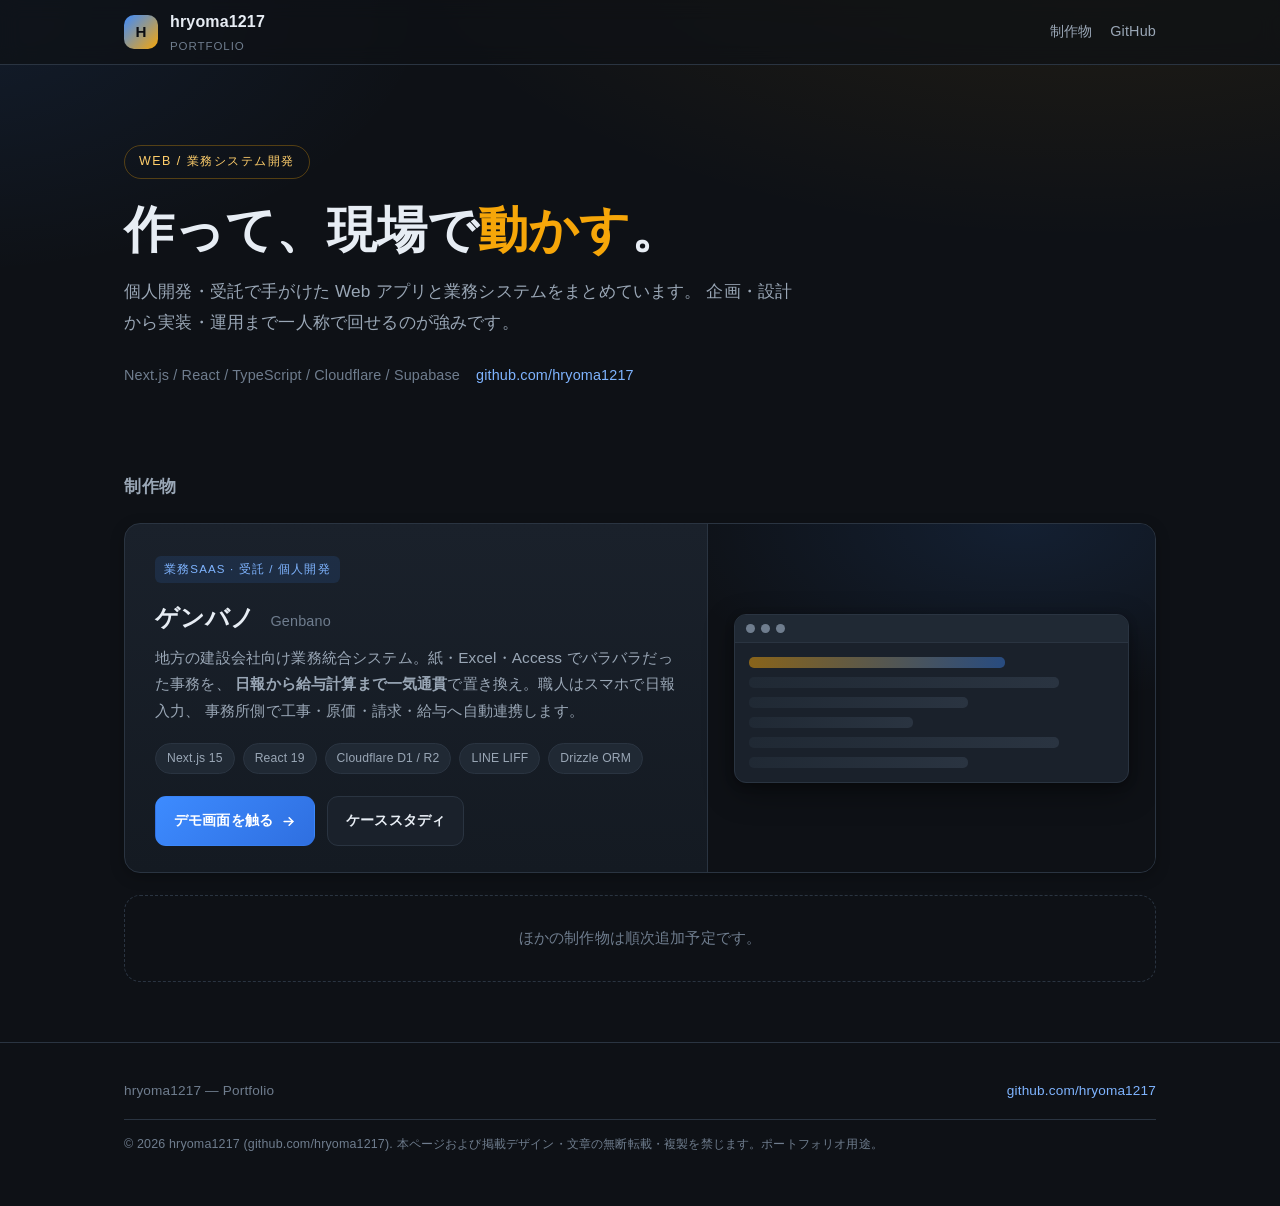
==== index.html @ 8b9daf82 "Add portfolio hub with genbano case study and interactive demo" ====
<!DOCTYPE html>
<html lang="ja">
<head>
<meta charset="UTF-8" />
<meta name="viewport" content="width=device-width, initial-scale=1.0" />
<meta name="robots" content="noindex, nofollow" />
<title>hryoma1217 — Portfolio</title>
<meta name="description" content="hryoma1217 の制作物ポートフォリオ。個人開発・受託で作った Web アプリ／業務システムをまとめています。" />
<style>
  :root {
    --bg: #0e1116;
    --bg-soft: #141a22;
    --card: #1a212b;
    --card-2: #202934;
    --border: #2a3441;
    --text: #e7edf4;
    --muted: #9aa7b6;
    --muted-2: #6f7d8e;
    --amber: #f6a609;
    --amber-soft: #ffce6b;
    --blue: #3d8bff;
    --blue-soft: #7fb4ff;
    --green: #34d399;
    --radius: 16px;
    --shadow: 0 10px 30px rgba(0,0,0,.35), 0 2px 8px rgba(0,0,0,.25);
    --shadow-sm: 0 4px 14px rgba(0,0,0,.25);
    --maxw: 1080px;
  }
  * { box-sizing: border-box; }
  html { scroll-behavior: smooth; }
  body {
    margin: 0;
    background:
      radial-gradient(1200px 600px at 85% -10%, rgba(246,166,9,.10), transparent 60%),
      radial-gradient(900px 500px at -5% 0%, rgba(61,139,255,.10), transparent 55%),
      var(--bg);
    color: var(--text);
    font-family: -apple-system, BlinkMacSystemFont, "Segoe UI", "Hiragino Kaku Gothic ProN",
      "Hiragino Sans", "Noto Sans JP", "Yu Gothic", Meiryo, sans-serif;
    line-height: 1.75;
    -webkit-font-smoothing: antialiased;
    letter-spacing: .01em;
  }
  a { color: inherit; text-decoration: none; }
  .wrap { max-width: var(--maxw); margin: 0 auto; padding: 0 24px; }

  /* Header */
  header.site {
    position: sticky; top: 0; z-index: 50;
    backdrop-filter: blur(10px);
    background: rgba(14,17,22,.72);
    border-bottom: 1px solid var(--border);
  }
  header.site .wrap {
    display: flex; align-items: center; justify-content: space-between;
    height: 64px;
  }
  .brand { display: flex; align-items: center; gap: 12px; font-weight: 700; }
  .brand .dot {
    width: 34px; height: 34px; border-radius: 10px;
    background: linear-gradient(135deg, var(--blue), var(--amber));
    display: grid; place-items: center; color: #0b0e13; font-weight: 800; font-size: .95rem;
  }
  .brand small { display: block; color: var(--muted-2); font-weight: 500; font-size: .72rem; letter-spacing: .08em; }
  header .links { display: flex; gap: 18px; font-size: .9rem; color: var(--muted); }
  header .links a:hover { color: var(--text); }

  /* Hero */
  .hero { padding: 80px 0 40px; }
  .eyebrow {
    display: inline-block; font-size: .78rem; letter-spacing: .12em; text-transform: uppercase;
    color: var(--amber-soft); border: 1px solid rgba(246,166,9,.3); border-radius: 999px;
    padding: 5px 14px; margin-bottom: 22px;
  }
  .hero h1 { font-size: clamp(2rem, 4.5vw, 3.1rem); line-height: 1.2; margin: 0 0 16px; font-weight: 800; }
  .hero h1 .accent { color: var(--amber); }
  .hero p.lead { color: var(--muted); font-size: 1.08rem; max-width: 680px; margin: 0; }
  .hero .me { display: flex; gap: 16px; flex-wrap: wrap; margin-top: 26px; font-size: .9rem; color: var(--muted-2); }
  .hero .me a { color: var(--blue-soft); }
  .hero .me a:hover { text-decoration: underline; }

  /* Projects */
  .section { padding: 44px 0 20px; }
  .section h2 { font-size: 1.05rem; letter-spacing: .04em; color: var(--muted); margin: 0 0 22px; font-weight: 600; }
  .grid { display: grid; grid-template-columns: 1fr; gap: 22px; }

  .proj {
    position: relative;
    background: linear-gradient(180deg, var(--card), var(--bg-soft));
    border: 1px solid var(--border); border-radius: var(--radius);
    overflow: hidden; box-shadow: var(--shadow-sm);
    display: grid; grid-template-columns: 1.3fr 1fr;
  }
  @media (max-width: 760px){ .proj { grid-template-columns: 1fr; } }
  .proj .body { padding: 30px 30px 26px; }
  .proj .tag {
    display: inline-block; font-size: .72rem; letter-spacing: .1em; text-transform: uppercase;
    color: var(--blue-soft); background: rgba(61,139,255,.12); border-radius: 6px; padding: 3px 9px; margin-bottom: 14px;
  }
  .proj h3 { margin: 0 0 6px; font-size: 1.5rem; font-weight: 800; }
  .proj h3 small { color: var(--muted-2); font-weight: 500; font-size: .9rem; margin-left: 8px; }
  .proj p { color: var(--muted); margin: 0 0 18px; font-size: .96rem; }
  .chips { display: flex; flex-wrap: wrap; gap: 8px; margin-bottom: 22px; }
  .chip { font-size: .76rem; color: var(--muted); background: var(--card-2); border: 1px solid var(--border); border-radius: 999px; padding: 4px 11px; }
  .actions { display: flex; gap: 12px; flex-wrap: wrap; }
  .btn {
    display: inline-flex; align-items: center; gap: 8px;
    padding: 11px 18px; border-radius: 11px; font-weight: 700; font-size: .9rem;
    border: 1px solid var(--border); transition: transform .15s, border-color .15s, background .15s;
  }
  .btn:hover { transform: translateY(-2px); }
  .btn.primary { background: linear-gradient(135deg, var(--blue), #2f6fe0); border-color: transparent; color: #fff; }
  .btn.ghost { background: var(--card); color: var(--text); }
  .btn.ghost:hover { border-color: var(--blue); }

  .proj .visual {
    border-left: 1px solid var(--border);
    background:
      radial-gradient(600px 300px at 70% 0%, rgba(61,139,255,.12), transparent 60%),
      var(--bg);
    display: grid; place-items: center; padding: 26px; min-height: 200px;
  }
  @media (max-width: 760px){ .proj .visual { border-left: none; border-top: 1px solid var(--border); } }
  .mock {
    width: 100%; border-radius: 12px; border: 1px solid var(--border);
    background: var(--card); box-shadow: var(--shadow); overflow: hidden;
  }
  .mock .bar { height: 28px; background: var(--card-2); border-bottom: 1px solid var(--border); display: flex; align-items: center; gap: 6px; padding: 0 11px; }
  .mock .bar i { width: 9px; height: 9px; border-radius: 50%; background: var(--muted-2); display: inline-block; }
  .mock .rows { padding: 14px; display: grid; gap: 9px; }
  .mock .row { height: 11px; border-radius: 5px; background: linear-gradient(90deg, var(--card-2), var(--border)); }
  .mock .row.w1 { width: 60%; } .mock .row.w2 { width: 85%; } .mock .row.w3 { width: 45%; }
  .mock .row.accent { background: linear-gradient(90deg, rgba(246,166,9,.5), rgba(61,139,255,.4)); width: 70%; }

  .placeholder {
    border: 1px dashed var(--border); border-radius: var(--radius);
    padding: 30px; text-align: center; color: var(--muted-2); font-size: .92rem;
  }

  /* Footer */
  footer.site { border-top: 1px solid var(--border); padding: 36px 0 50px; margin-top: 40px; }
  footer .ft { display: flex; justify-content: space-between; flex-wrap: wrap; gap: 12px; color: var(--muted-2); font-size: .85rem; }
  footer .ft a { color: var(--blue-soft); }
  footer .copyright { margin-top: 16px; padding-top: 14px; border-top: 1px solid var(--border); color: var(--muted-2); font-size: .78rem; }
</style>
</head>
<body>

<header class="site">
  <div class="wrap">
    <div class="brand">
      <span class="dot">H</span>
      <span>hryoma1217<small>PORTFOLIO</small></span>
    </div>
    <nav class="links">
      <a href="#works">制作物</a>
      <a href="https://github.com/hryoma1217" target="_blank" rel="noopener">GitHub</a>
    </nav>
  </div>
</header>

<main>
  <section class="hero">
    <div class="wrap">
      <span class="eyebrow">Web / 業務システム開発</span>
      <h1>作って、現場で<span class="accent">動かす</span>。</h1>
      <p class="lead">
        個人開発・受託で手がけた Web アプリと業務システムをまとめています。
        企画・設計から実装・運用まで一人称で回せるのが強みです。
      </p>
      <div class="me">
        <span>Next.js / React / TypeScript / Cloudflare / Supabase</span>
        <a href="https://github.com/hryoma1217" target="_blank" rel="noopener">github.com/hryoma1217</a>
      </div>
    </div>
  </section>

  <section class="section" id="works">
    <div class="wrap">
      <h2>制作物</h2>
      <div class="grid">

        <article class="proj">
          <div class="body">
            <span class="tag">業務SaaS · 受託 / 個人開発</span>
            <h3>ゲンバノ <small>Genbano</small></h3>
            <p>
              地方の建設会社向け業務統合システム。紙・Excel・Access でバラバラだった事務を、
              <strong>日報から給与計算まで一気通貫</strong>で置き換え。職人はスマホで日報入力、
              事務所側で工事・原価・請求・給与へ自動連携します。
            </p>
            <div class="chips">
              <span class="chip">Next.js 15</span>
              <span class="chip">React 19</span>
              <span class="chip">Cloudflare D1 / R2</span>
              <span class="chip">LINE LIFF</span>
              <span class="chip">Drizzle ORM</span>
            </div>
            <div class="actions">
              <a class="btn primary" href="genbano/demo.html">
                デモ画面を触る
                <svg width="15" height="15" viewBox="0 0 24 24" fill="none" stroke="currentColor" stroke-width="2.5" stroke-linecap="round" stroke-linejoin="round"><path d="M5 12h14"/><path d="M13 6l6 6-6 6"/></svg>
              </a>
              <a class="btn ghost" href="genbano/index.html">ケーススタディ</a>
            </div>
          </div>
          <div class="visual">
            <div class="mock">
              <div class="bar"><i></i><i></i><i></i></div>
              <div class="rows">
                <div class="row accent"></div>
                <div class="row w2"></div>
                <div class="row w1"></div>
                <div class="row w3"></div>
                <div class="row w2"></div>
                <div class="row w1"></div>
              </div>
            </div>
          </div>
        </article>

        <div class="placeholder">
          ほかの制作物は順次追加予定です。
        </div>

      </div>
    </div>
  </section>
</main>

<footer class="site">
  <div class="wrap">
    <div class="ft">
      <div>hryoma1217 — Portfolio</div>
      <div><a href="https://github.com/hryoma1217" target="_blank" rel="noopener">github.com/hryoma1217</a></div>
    </div>
    <div class="copyright">© 2026 hryoma1217 (github.com/hryoma1217). 本ページおよび掲載デザイン・文章の無断転載・複製を禁じます。ポートフォリオ用途。</div>
  </div>
</footer>

</body>
</html>
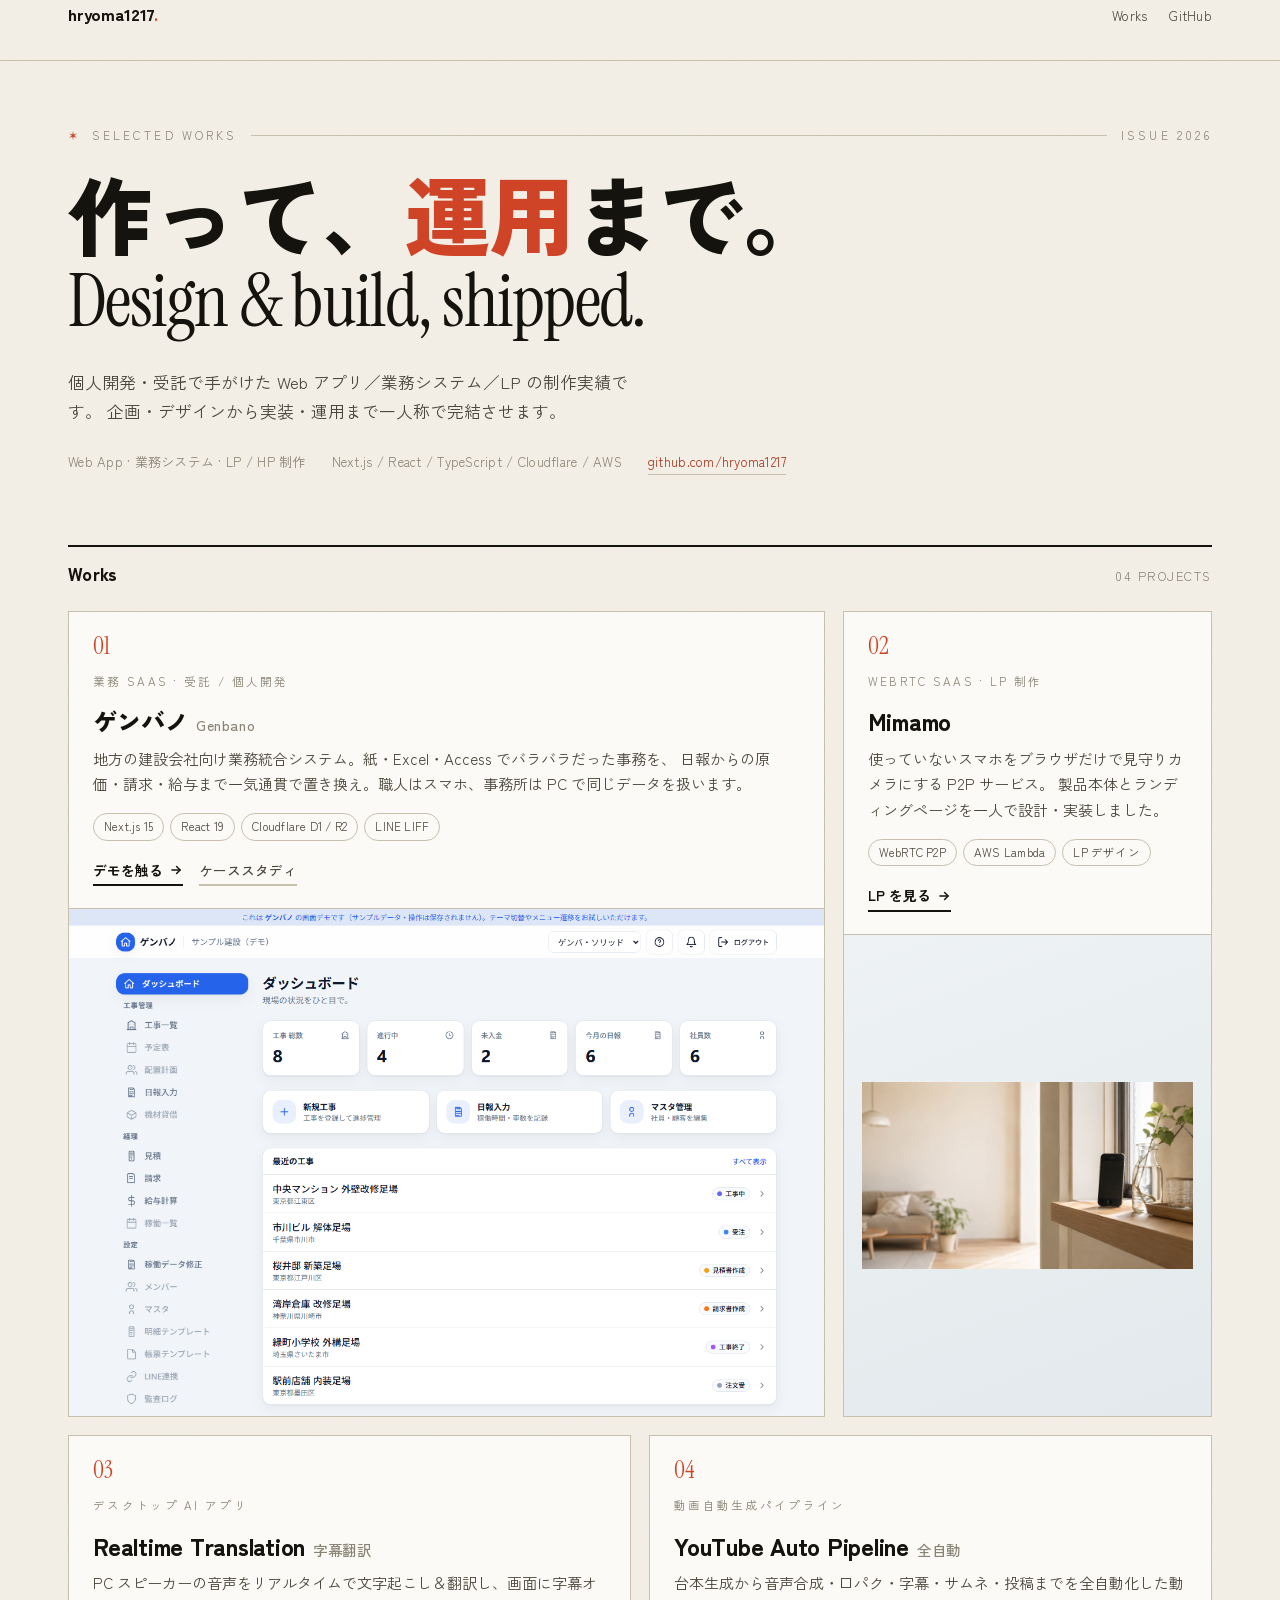
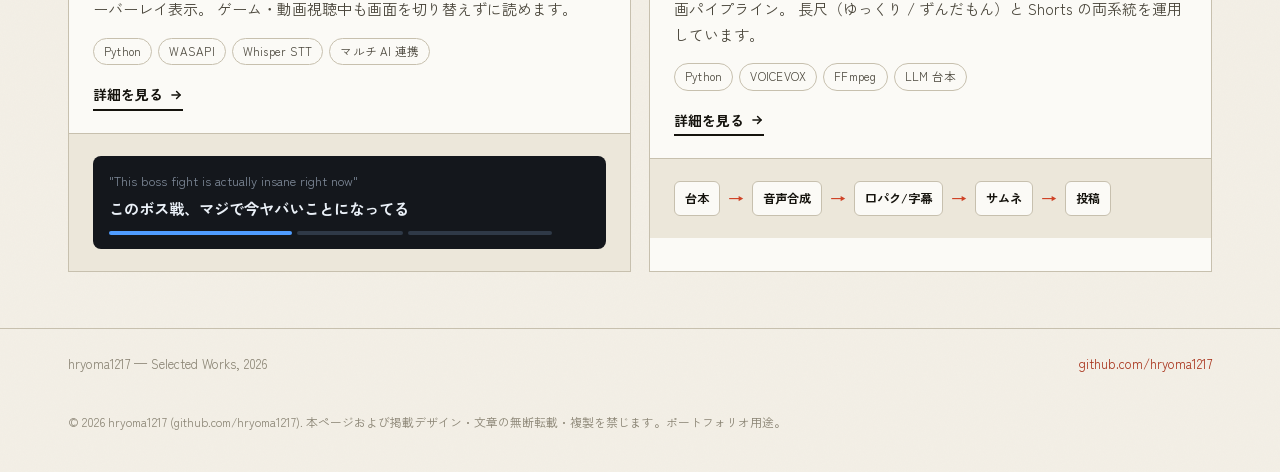
==== commit 9ee9ad9e: "Add product pages and wire hub into a multi-work portfolio Turn the single genbano case study into a" ====
--- a/index.html
+++ b/index.html
@@ -4,238 +4,340 @@
 <meta charset="UTF-8" />
 <meta name="viewport" content="width=device-width, initial-scale=1.0" />
 <meta name="robots" content="noindex, nofollow" />
-<title>hryoma1217 — Portfolio</title>
-<meta name="description" content="hryoma1217 の制作物ポートフォリオ。個人開発・受託で作った Web アプリ／業務システムをまとめています。" />
+<title>hryoma1217 — Works</title>
+<meta name="description" content="hryoma1217 の制作物。Web アプリ・業務システム・LP の制作実績をまとめたポートフォリオ。" />
+<link rel="preconnect" href="https://fonts.googleapis.com">
+<link rel="preconnect" href="https://fonts.gstatic.com" crossorigin>
+<link href="https://fonts.googleapis.com/css2?family=Instrument+Serif:ital@0;1&family=Zen+Kaku+Gothic+New:wght@400;500;700;900&display=swap" rel="stylesheet">
 <style>
   :root {
-    --bg: #0e1116;
-    --bg-soft: #141a22;
-    --card: #1a212b;
-    --card-2: #202934;
-    --border: #2a3441;
-    --text: #e7edf4;
-    --muted: #9aa7b6;
-    --muted-2: #6f7d8e;
-    --amber: #f6a609;
-    --amber-soft: #ffce6b;
-    --blue: #3d8bff;
-    --blue-soft: #7fb4ff;
-    --green: #34d399;
-    --radius: 16px;
-    --shadow: 0 10px 30px rgba(0,0,0,.35), 0 2px 8px rgba(0,0,0,.25);
-    --shadow-sm: 0 4px 14px rgba(0,0,0,.25);
-    --maxw: 1080px;
+    --paper: #f3efe6;
+    --paper-2: #ece7da;
+    --card: #fbfaf6;
+    --ink: #15130d;
+    --ink-2: #4a463b;
+    --ink-3: #8a8474;
+    --line: #d8d2c3;
+    --line-2: #c7c0ae;
+    --accent: #cf4326;
+    --accent-ink: #a8331b;
+    --maxw: 1200px;
   }
   * { box-sizing: border-box; }
-  html { scroll-behavior: smooth; }
+  html { scroll-behavior: smooth; -webkit-text-size-adjust: 100%; }
   body {
     margin: 0;
-    background:
-      radial-gradient(1200px 600px at 85% -10%, rgba(246,166,9,.10), transparent 60%),
-      radial-gradient(900px 500px at -5% 0%, rgba(61,139,255,.10), transparent 55%),
-      var(--bg);
-    color: var(--text);
-    font-family: -apple-system, BlinkMacSystemFont, "Segoe UI", "Hiragino Kaku Gothic ProN",
-      "Hiragino Sans", "Noto Sans JP", "Yu Gothic", Meiryo, sans-serif;
-    line-height: 1.75;
+    background-color: var(--paper);
+    /* faint paper grain to avoid flat templated look */
+    background-image: url("data:image/svg+xml,%3Csvg xmlns='http://www.w3.org/2000/svg' width='120' height='120'%3E%3Cfilter id='n'%3E%3CfeTurbulence type='fractalNoise' baseFrequency='0.9' numOctaves='2' stitchTiles='stitch'/%3E%3C/filter%3E%3Crect width='100%25' height='100%25' filter='url(%23n)' opacity='0.025'/%3E%3C/svg%3E");
+    color: var(--ink);
+    font-family: "Zen Kaku Gothic New", -apple-system, "Hiragino Kaku Gothic ProN", Meiryo, sans-serif;
+    line-height: 1.7;
     -webkit-font-smoothing: antialiased;
-    letter-spacing: .01em;
   }
   a { color: inherit; text-decoration: none; }
-  .wrap { max-width: var(--maxw); margin: 0 auto; padding: 0 24px; }
-
-  /* Header */
-  header.site {
-    position: sticky; top: 0; z-index: 50;
-    backdrop-filter: blur(10px);
-    background: rgba(14,17,22,.72);
-    border-bottom: 1px solid var(--border);
-  }
-  header.site .wrap {
-    display: flex; align-items: center; justify-content: space-between;
-    height: 64px;
-  }
-  .brand { display: flex; align-items: center; gap: 12px; font-weight: 700; }
-  .brand .dot {
-    width: 34px; height: 34px; border-radius: 10px;
-    background: linear-gradient(135deg, var(--blue), var(--amber));
-    display: grid; place-items: center; color: #0b0e13; font-weight: 800; font-size: .95rem;
-  }
-  .brand small { display: block; color: var(--muted-2); font-weight: 500; font-size: .72rem; letter-spacing: .08em; }
-  header .links { display: flex; gap: 18px; font-size: .9rem; color: var(--muted); }
-  header .links a:hover { color: var(--text); }
-
-  /* Hero */
-  .hero { padding: 80px 0 40px; }
-  .eyebrow {
-    display: inline-block; font-size: .78rem; letter-spacing: .12em; text-transform: uppercase;
-    color: var(--amber-soft); border: 1px solid rgba(246,166,9,.3); border-radius: 999px;
-    padding: 5px 14px; margin-bottom: 22px;
-  }
-  .hero h1 { font-size: clamp(2rem, 4.5vw, 3.1rem); line-height: 1.2; margin: 0 0 16px; font-weight: 800; }
-  .hero h1 .accent { color: var(--amber); }
-  .hero p.lead { color: var(--muted); font-size: 1.08rem; max-width: 680px; margin: 0; }
-  .hero .me { display: flex; gap: 16px; flex-wrap: wrap; margin-top: 26px; font-size: .9rem; color: var(--muted-2); }
-  .hero .me a { color: var(--blue-soft); }
-  .hero .me a:hover { text-decoration: underline; }
-
-  /* Projects */
-  .section { padding: 44px 0 20px; }
-  .section h2 { font-size: 1.05rem; letter-spacing: .04em; color: var(--muted); margin: 0 0 22px; font-weight: 600; }
-  .grid { display: grid; grid-template-columns: 1fr; gap: 22px; }
-
-  .proj {
-    position: relative;
-    background: linear-gradient(180deg, var(--card), var(--bg-soft));
-    border: 1px solid var(--border); border-radius: var(--radius);
-    overflow: hidden; box-shadow: var(--shadow-sm);
-    display: grid; grid-template-columns: 1.3fr 1fr;
-  }
-  @media (max-width: 760px){ .proj { grid-template-columns: 1fr; } }
-  .proj .body { padding: 30px 30px 26px; }
-  .proj .tag {
-    display: inline-block; font-size: .72rem; letter-spacing: .1em; text-transform: uppercase;
-    color: var(--blue-soft); background: rgba(61,139,255,.12); border-radius: 6px; padding: 3px 9px; margin-bottom: 14px;
-  }
-  .proj h3 { margin: 0 0 6px; font-size: 1.5rem; font-weight: 800; }
-  .proj h3 small { color: var(--muted-2); font-weight: 500; font-size: .9rem; margin-left: 8px; }
-  .proj p { color: var(--muted); margin: 0 0 18px; font-size: .96rem; }
-  .chips { display: flex; flex-wrap: wrap; gap: 8px; margin-bottom: 22px; }
-  .chip { font-size: .76rem; color: var(--muted); background: var(--card-2); border: 1px solid var(--border); border-radius: 999px; padding: 4px 11px; }
-  .actions { display: flex; gap: 12px; flex-wrap: wrap; }
-  .btn {
-    display: inline-flex; align-items: center; gap: 8px;
-    padding: 11px 18px; border-radius: 11px; font-weight: 700; font-size: .9rem;
-    border: 1px solid var(--border); transition: transform .15s, border-color .15s, background .15s;
-  }
-  .btn:hover { transform: translateY(-2px); }
-  .btn.primary { background: linear-gradient(135deg, var(--blue), #2f6fe0); border-color: transparent; color: #fff; }
-  .btn.ghost { background: var(--card); color: var(--text); }
-  .btn.ghost:hover { border-color: var(--blue); }
-
-  .proj .visual {
-    border-left: 1px solid var(--border);
-    background:
-      radial-gradient(600px 300px at 70% 0%, rgba(61,139,255,.12), transparent 60%),
-      var(--bg);
-    display: grid; place-items: center; padding: 26px; min-height: 200px;
-  }
-  @media (max-width: 760px){ .proj .visual { border-left: none; border-top: 1px solid var(--border); } }
-  .mock {
-    width: 100%; border-radius: 12px; border: 1px solid var(--border);
-    background: var(--card); box-shadow: var(--shadow); overflow: hidden;
-  }
-  .mock .bar { height: 28px; background: var(--card-2); border-bottom: 1px solid var(--border); display: flex; align-items: center; gap: 6px; padding: 0 11px; }
-  .mock .bar i { width: 9px; height: 9px; border-radius: 50%; background: var(--muted-2); display: inline-block; }
-  .mock .rows { padding: 14px; display: grid; gap: 9px; }
-  .mock .row { height: 11px; border-radius: 5px; background: linear-gradient(90deg, var(--card-2), var(--border)); }
-  .mock .row.w1 { width: 60%; } .mock .row.w2 { width: 85%; } .mock .row.w3 { width: 45%; }
-  .mock .row.accent { background: linear-gradient(90deg, rgba(246,166,9,.5), rgba(61,139,255,.4)); width: 70%; }
-
-  .placeholder {
-    border: 1px dashed var(--border); border-radius: var(--radius);
-    padding: 30px; text-align: center; color: var(--muted-2); font-size: .92rem;
-  }
+  .wrap { max-width: var(--maxw); margin: 0 auto; padding: 0 28px; }
+  .serif { font-family: "Instrument Serif", "Zen Kaku Gothic New", serif; font-weight: 400; }
+
+  /* Top bar */
+  .topbar { border-bottom: 1px solid var(--line-2); }
+  .topbar .wrap { display: flex; align-items: baseline; justify-content: space-between; height: 60px; }
+  .topbar .mark { font-weight: 900; letter-spacing: -.01em; font-size: 1.05rem; }
+  .topbar .mark .dot { color: var(--accent); }
+  .topbar nav { display: flex; gap: 22px; font-size: .82rem; color: var(--ink-2); letter-spacing: .02em; }
+  .topbar nav a { padding-bottom: 2px; border-bottom: 1px solid transparent; }
+  .topbar nav a:hover { border-bottom-color: var(--ink); }
+
+  /* Masthead */
+  .masthead { padding: 64px 0 40px; }
+  .issue {
+    display: flex; align-items: center; gap: 14px;
+    font-size: .74rem; letter-spacing: .26em; text-transform: uppercase; color: var(--ink-3);
+    margin-bottom: 26px;
+  }
+  .issue .rule { flex: 1; height: 1px; background: var(--line-2); }
+  .issue .star { color: var(--accent); letter-spacing: 0; }
+  .masthead h1 {
+    margin: 0; font-weight: 900; letter-spacing: -.02em;
+    font-size: clamp(2.6rem, 7vw, 5.4rem); line-height: .98;
+  }
+  .masthead h1 em { font-style: normal; color: var(--accent); }
+  .masthead .serifline {
+    font-size: clamp(2.3rem, 6vw, 4.6rem); line-height: 1; display: block; margin-top: .12em;
+  }
+  .masthead .lead {
+    margin: 30px 0 0; max-width: 560px; color: var(--ink-2); font-size: 1.05rem;
+  }
+  .masthead .meta {
+    margin-top: 26px; display: flex; flex-wrap: wrap; gap: 10px 26px;
+    font-size: .82rem; color: var(--ink-3); letter-spacing: .02em;
+  }
+  .masthead .meta a { color: var(--accent-ink); border-bottom: 1px solid var(--line-2); }
+  .masthead .meta a:hover { border-bottom-color: var(--accent-ink); }
+
+  /* Section label */
+  .sectionhead {
+    display: flex; align-items: baseline; justify-content: space-between;
+    border-top: 2px solid var(--ink); padding-top: 12px; margin: 30px 0 22px;
+  }
+  .sectionhead .label { font-weight: 900; letter-spacing: .02em; font-size: 1.1rem; }
+  .sectionhead .count { font-size: .8rem; color: var(--ink-3); letter-spacing: .12em; }
+
+  /* Bento grid */
+  .bento { display: grid; grid-template-columns: repeat(6, 1fr); gap: 18px; }
+  .tile {
+    position: relative; display: flex; flex-direction: column;
+    background: var(--card); border: 1px solid var(--line-2);
+    overflow: hidden; transition: transform .18s ease, border-color .18s ease;
+  }
+  .tile:hover { transform: translateY(-3px); border-color: var(--ink); }
+  .tile .pad { padding: 22px 24px; }
+  .tile .num {
+    font-size: 1.5rem; line-height: 1; color: var(--accent); margin-bottom: 14px;
+  }
+  .tile h3 { margin: 0 0 4px; font-size: 1.5rem; font-weight: 900; letter-spacing: -.01em; }
+  .tile h3 .en { font-size: .9rem; color: var(--ink-3); font-weight: 500; margin-left: 8px; letter-spacing: .04em; }
+  .tile .kicker { font-size: .72rem; letter-spacing: .2em; text-transform: uppercase; color: var(--ink-3); margin-bottom: 10px; }
+  .tile p { margin: 0 0 16px; color: var(--ink-2); font-size: .94rem; }
+  .chips { display: flex; flex-wrap: wrap; gap: 6px; margin-bottom: 18px; }
+  .chip { font-size: .72rem; color: var(--ink-2); border: 1px solid var(--line-2); border-radius: 999px; padding: 3px 10px; letter-spacing: .02em; }
+  .links { display: flex; gap: 16px; margin-top: auto; }
+  .lnk {
+    display: inline-flex; align-items: center; gap: 6px; font-size: .86rem; font-weight: 700;
+    border-bottom: 2px solid var(--ink); padding-bottom: 2px;
+  }
+  .lnk.ghost { border-bottom-color: var(--line-2); color: var(--ink-2); font-weight: 500; }
+  .lnk:hover { border-bottom-color: var(--accent); color: var(--accent-ink); }
+  .lnk svg { transition: transform .18s ease; }
+  .tile:hover .lnk svg { transform: translateX(3px); }
+
+  .shot { width: 100%; display: block; border-top: 1px solid var(--line-2); background: #fff; }
+  .shot img { width: 100%; height: 100%; object-fit: cover; object-position: top left; display: block; }
+
+  /* Feature tile (genbano) */
+  .t-feature { grid-column: span 4; grid-row: span 2; }
+  .t-feature .shot { flex: 1; min-height: 230px; }
+  .t-feature .shot img { aspect-ratio: auto; height: 100%; min-height: 230px; }
+  /* Tall tile (mimamo) */
+  .t-tall { grid-column: span 2; grid-row: span 2; }
+  .t-tall .visual {
+    flex: 1; min-height: 200px; border-top: 1px solid var(--line-2);
+    background: linear-gradient(160deg, #eef2f4, #e3e9ec);
+    display: grid; place-items: center; padding: 18px; overflow: hidden;
+  }
+  .t-tall .visual img { max-width: 100%; max-height: 320px; object-fit: contain; }
+  /* Wide half tiles */
+  .t-wide { grid-column: span 3; }
+  .t-wide .diagram {
+    border-top: 1px solid var(--line-2); padding: 22px 24px; background: var(--paper-2);
+  }
+
+  /* Subtitle overlay mock (realtime-translation) */
+  .ov-mock { background: #14171c; border-radius: 8px; padding: 14px 16px; }
+  .ov-mock .src { color: #7f8a99; font-size: .8rem; }
+  .ov-mock .dst { color: #eaf0f7; font-size: .96rem; font-weight: 700; margin-top: 4px; }
+  .ov-mock .bar { display: flex; gap: 5px; margin-top: 10px; }
+  .ov-mock .bar i { height: 4px; border-radius: 2px; background: #2f3947; display: block; }
+  .ov-mock .bar i.a { width: 38%; background: #4f9cff; } .ov-mock .bar i.b { width: 22%; } .ov-mock .bar i.c { width: 30%; }
+
+  /* Pipeline diagram (youtube) */
+  .pipe { display: flex; align-items: center; gap: 8px; flex-wrap: wrap; }
+  .pipe .step { font-size: .76rem; font-weight: 700; background: var(--card); border: 1px solid var(--line-2); border-radius: 6px; padding: 6px 10px; }
+  .pipe .arr { color: var(--accent); font-weight: 900; }
 
   /* Footer */
-  footer.site { border-top: 1px solid var(--border); padding: 36px 0 50px; margin-top: 40px; }
-  footer .ft { display: flex; justify-content: space-between; flex-wrap: wrap; gap: 12px; color: var(--muted-2); font-size: .85rem; }
-  footer .ft a { color: var(--blue-soft); }
-  footer .copyright { margin-top: 16px; padding-top: 14px; border-top: 1px solid var(--border); color: var(--muted-2); font-size: .78rem; }
+  footer { margin-top: 56px; border-top: 1px solid var(--line-2); }
+  footer .wrap { display: flex; flex-wrap: wrap; gap: 12px 24px; justify-content: space-between; padding-top: 24px; padding-bottom: 12px; color: var(--ink-3); font-size: .82rem; }
+  footer a { color: var(--accent-ink); }
+  footer .copyright { color: var(--ink-3); font-size: .74rem; padding-bottom: 40px; }
+
+  @media (max-width: 860px) {
+    .bento { grid-template-columns: repeat(2, 1fr); }
+    .t-feature, .t-tall, .t-wide { grid-column: span 2; grid-row: auto; }
+    .t-feature .shot, .t-feature .shot img { min-height: 200px; }
+    .t-tall .visual { min-height: 220px; }
+  }
+  @media (max-width: 520px) {
+    .topbar nav { gap: 14px; }
+    .masthead { padding: 44px 0 28px; }
+  }
 </style>
 </head>
 <body>
 
-<header class="site">
+<div class="topbar">
   <div class="wrap">
-    <div class="brand">
-      <span class="dot">H</span>
-      <span>hryoma1217<small>PORTFOLIO</small></span>
-    </div>
-    <nav class="links">
-      <a href="#works">制作物</a>
+    <div class="mark">hryoma1217<span class="dot">.</span></div>
+    <nav>
+      <a href="#works">Works</a>
       <a href="https://github.com/hryoma1217" target="_blank" rel="noopener">GitHub</a>
     </nav>
   </div>
+</div>
+
+<header class="masthead">
+  <div class="wrap">
+    <div class="issue">
+      <span class="star">✶</span>
+      <span>Selected Works</span>
+      <span class="rule"></span>
+      <span>Issue 2026</span>
+    </div>
+    <h1>
+      作って、<em>運用</em>まで。
+      <span class="serif serifline">Design &amp; build, shipped.</span>
+    </h1>
+    <p class="lead">
+      個人開発・受託で手がけた Web アプリ／業務システム／LP の制作実績です。
+      企画・デザインから実装・運用まで一人称で完結させます。
+    </p>
+    <div class="meta">
+      <span>Web App · 業務システム · LP / HP 制作</span>
+      <span>Next.js / React / TypeScript / Cloudflare / AWS</span>
+      <a href="https://github.com/hryoma1217" target="_blank" rel="noopener">github.com/hryoma1217</a>
+    </div>
+  </div>
 </header>
 
-<main>
-  <section class="hero">
-    <div class="wrap">
-      <span class="eyebrow">Web / 業務システム開発</span>
-      <h1>作って、現場で<span class="accent">動かす</span>。</h1>
-      <p class="lead">
-        個人開発・受託で手がけた Web アプリと業務システムをまとめています。
-        企画・設計から実装・運用まで一人称で回せるのが強みです。
-      </p>
-      <div class="me">
-        <span>Next.js / React / TypeScript / Cloudflare / Supabase</span>
-        <a href="https://github.com/hryoma1217" target="_blank" rel="noopener">github.com/hryoma1217</a>
-      </div>
-    </div>
-  </section>
-
-  <section class="section" id="works">
-    <div class="wrap">
-      <h2>制作物</h2>
-      <div class="grid">
-
-        <article class="proj">
-          <div class="body">
-            <span class="tag">業務SaaS · 受託 / 個人開発</span>
-            <h3>ゲンバノ <small>Genbano</small></h3>
-            <p>
-              地方の建設会社向け業務統合システム。紙・Excel・Access でバラバラだった事務を、
-              <strong>日報から給与計算まで一気通貫</strong>で置き換え。職人はスマホで日報入力、
-              事務所側で工事・原価・請求・給与へ自動連携します。
-            </p>
-            <div class="chips">
-              <span class="chip">Next.js 15</span>
-              <span class="chip">React 19</span>
-              <span class="chip">Cloudflare D1 / R2</span>
-              <span class="chip">LINE LIFF</span>
-              <span class="chip">Drizzle ORM</span>
-            </div>
-            <div class="actions">
-              <a class="btn primary" href="genbano/demo.html">
-                デモ画面を触る
-                <svg width="15" height="15" viewBox="0 0 24 24" fill="none" stroke="currentColor" stroke-width="2.5" stroke-linecap="round" stroke-linejoin="round"><path d="M5 12h14"/><path d="M13 6l6 6-6 6"/></svg>
-              </a>
-              <a class="btn ghost" href="genbano/index.html">ケーススタディ</a>
-            </div>
-          </div>
-          <div class="visual">
-            <div class="mock">
-              <div class="bar"><i></i><i></i><i></i></div>
-              <div class="rows">
-                <div class="row accent"></div>
-                <div class="row w2"></div>
-                <div class="row w1"></div>
-                <div class="row w3"></div>
-                <div class="row w2"></div>
-                <div class="row w1"></div>
-              </div>
-            </div>
-          </div>
-        </article>
-
-        <div class="placeholder">
-          ほかの制作物は順次追加予定です。
-        </div>
-
-      </div>
-    </div>
-  </section>
+<main class="wrap" id="works">
+  <div class="sectionhead">
+    <span class="label">Works</span>
+    <span class="count">04 PROJECTS</span>
+  </div>
+
+  <div class="bento">
+
+    <!-- Genbano: feature -->
+    <article class="tile t-feature">
+      <div class="pad">
+        <div class="num serif">01</div>
+        <div class="kicker">業務 SaaS · 受託 / 個人開発</div>
+        <h3>ゲンバノ<span class="en">Genbano</span></h3>
+        <p>
+          地方の建設会社向け業務統合システム。紙・Excel・Access でバラバラだった事務を、
+          日報からの原価・請求・給与まで一気通貫で置き換え。職人はスマホ、事務所は PC で同じデータを扱います。
+        </p>
+        <div class="chips">
+          <span class="chip">Next.js 15</span>
+          <span class="chip">React 19</span>
+          <span class="chip">Cloudflare D1 / R2</span>
+          <span class="chip">LINE LIFF</span>
+        </div>
+        <div class="links">
+          <a class="lnk" href="genbano/demo.html">
+            デモを触る
+            <svg width="14" height="14" viewBox="0 0 24 24" fill="none" stroke="currentColor" stroke-width="2.6" stroke-linecap="round" stroke-linejoin="round"><path d="M5 12h14"/><path d="M13 6l6 6-6 6"/></svg>
+          </a>
+          <a class="lnk ghost" href="genbano/index.html">ケーススタディ</a>
+        </div>
+      </div>
+      <a class="shot" href="genbano/demo.html" aria-label="ゲンバノのデモ画面">
+        <img src="assets/genbano-dashboard.png" alt="ゲンバノのダッシュボード画面" loading="lazy">
+      </a>
+    </article>
+
+    <!-- Mimamo: tall -->
+    <article class="tile t-tall">
+      <div class="pad">
+        <div class="num serif">02</div>
+        <div class="kicker">WebRTC SaaS · LP 制作</div>
+        <h3>Mimamo</h3>
+        <p>
+          使っていないスマホをブラウザだけで見守りカメラにする P2P サービス。
+          製品本体とランディングページを一人で設計・実装しました。
+        </p>
+        <div class="chips">
+          <span class="chip">WebRTC P2P</span>
+          <span class="chip">AWS Lambda</span>
+          <span class="chip">LP デザイン</span>
+        </div>
+        <div class="links">
+          <a class="lnk" href="mimamo/index.html">
+            LP を見る
+            <svg width="14" height="14" viewBox="0 0 24 24" fill="none" stroke="currentColor" stroke-width="2.6" stroke-linecap="round" stroke-linejoin="round"><path d="M5 12h14"/><path d="M13 6l6 6-6 6"/></svg>
+          </a>
+        </div>
+      </div>
+      <a class="visual" href="mimamo/index.html" aria-label="Mimamo の LP">
+        <img src="mimamo/assets/mimamo_hero.png" alt="Mimamo のヒーロービジュアル" loading="lazy">
+      </a>
+    </article>
+
+    <!-- realtime-translation: wide half -->
+    <article class="tile t-wide">
+      <div class="pad">
+        <div class="num serif">03</div>
+        <div class="kicker">デスクトップ AI アプリ</div>
+        <h3>Realtime Translation<span class="en">字幕翻訳</span></h3>
+        <p>
+          PC スピーカーの音声をリアルタイムで文字起こし＆翻訳し、画面に字幕オーバーレイ表示。
+          ゲーム・動画視聴中も画面を切り替えずに読めます。
+        </p>
+        <div class="chips">
+          <span class="chip">Python</span>
+          <span class="chip">WASAPI</span>
+          <span class="chip">Whisper STT</span>
+          <span class="chip">マルチ AI 連携</span>
+        </div>
+        <div class="links">
+          <a class="lnk" href="realtime-translation/index.html">
+            詳細を見る
+            <svg width="14" height="14" viewBox="0 0 24 24" fill="none" stroke="currentColor" stroke-width="2.6" stroke-linecap="round" stroke-linejoin="round"><path d="M5 12h14"/><path d="M13 6l6 6-6 6"/></svg>
+          </a>
+        </div>
+      </div>
+      <div class="diagram">
+        <div class="ov-mock">
+          <div class="src">"This boss fight is actually insane right now"</div>
+          <div class="dst">このボス戦、マジで今ヤバいことになってる</div>
+          <div class="bar"><i class="a"></i><i class="b"></i><i class="c"></i></div>
+        </div>
+      </div>
+    </article>
+
+    <!-- YouTube pipeline: wide half -->
+    <article class="tile t-wide">
+      <div class="pad">
+        <div class="num serif">04</div>
+        <div class="kicker">動画自動生成パイプライン</div>
+        <h3>YouTube Auto Pipeline<span class="en">全自動</span></h3>
+        <p>
+          台本生成から音声合成・口パク・字幕・サムネ・投稿までを全自動化した動画パイプライン。
+          長尺（ゆっくり / ずんだもん）と Shorts の両系統を運用しています。
+        </p>
+        <div class="chips">
+          <span class="chip">Python</span>
+          <span class="chip">VOICEVOX</span>
+          <span class="chip">FFmpeg</span>
+          <span class="chip">LLM 台本</span>
+        </div>
+        <div class="links">
+          <a class="lnk" href="youtube/index.html">
+            詳細を見る
+            <svg width="14" height="14" viewBox="0 0 24 24" fill="none" stroke="currentColor" stroke-width="2.6" stroke-linecap="round" stroke-linejoin="round"><path d="M5 12h14"/><path d="M13 6l6 6-6 6"/></svg>
+          </a>
+        </div>
+      </div>
+      <div class="diagram">
+        <div class="pipe">
+          <span class="step">台本</span><span class="arr">→</span>
+          <span class="step">音声合成</span><span class="arr">→</span>
+          <span class="step">口パク/字幕</span><span class="arr">→</span>
+          <span class="step">サムネ</span><span class="arr">→</span>
+          <span class="step">投稿</span>
+        </div>
+      </div>
+    </article>
+
+  </div>
 </main>
 
-<footer class="site">
+<footer>
   <div class="wrap">
-    <div class="ft">
-      <div>hryoma1217 — Portfolio</div>
-      <div><a href="https://github.com/hryoma1217" target="_blank" rel="noopener">github.com/hryoma1217</a></div>
-    </div>
-    <div class="copyright">© 2026 hryoma1217 (github.com/hryoma1217). 本ページおよび掲載デザイン・文章の無断転載・複製を禁じます。ポートフォリオ用途。</div>
-  </div>
+    <div>hryoma1217 — Selected Works, 2026</div>
+    <div><a href="https://github.com/hryoma1217" target="_blank" rel="noopener">github.com/hryoma1217</a></div>
+  </div>
+  <div class="wrap copyright">© 2026 hryoma1217 (github.com/hryoma1217). 本ページおよび掲載デザイン・文章の無断転載・複製を禁じます。ポートフォリオ用途。</div>
 </footer>
 
 </body>
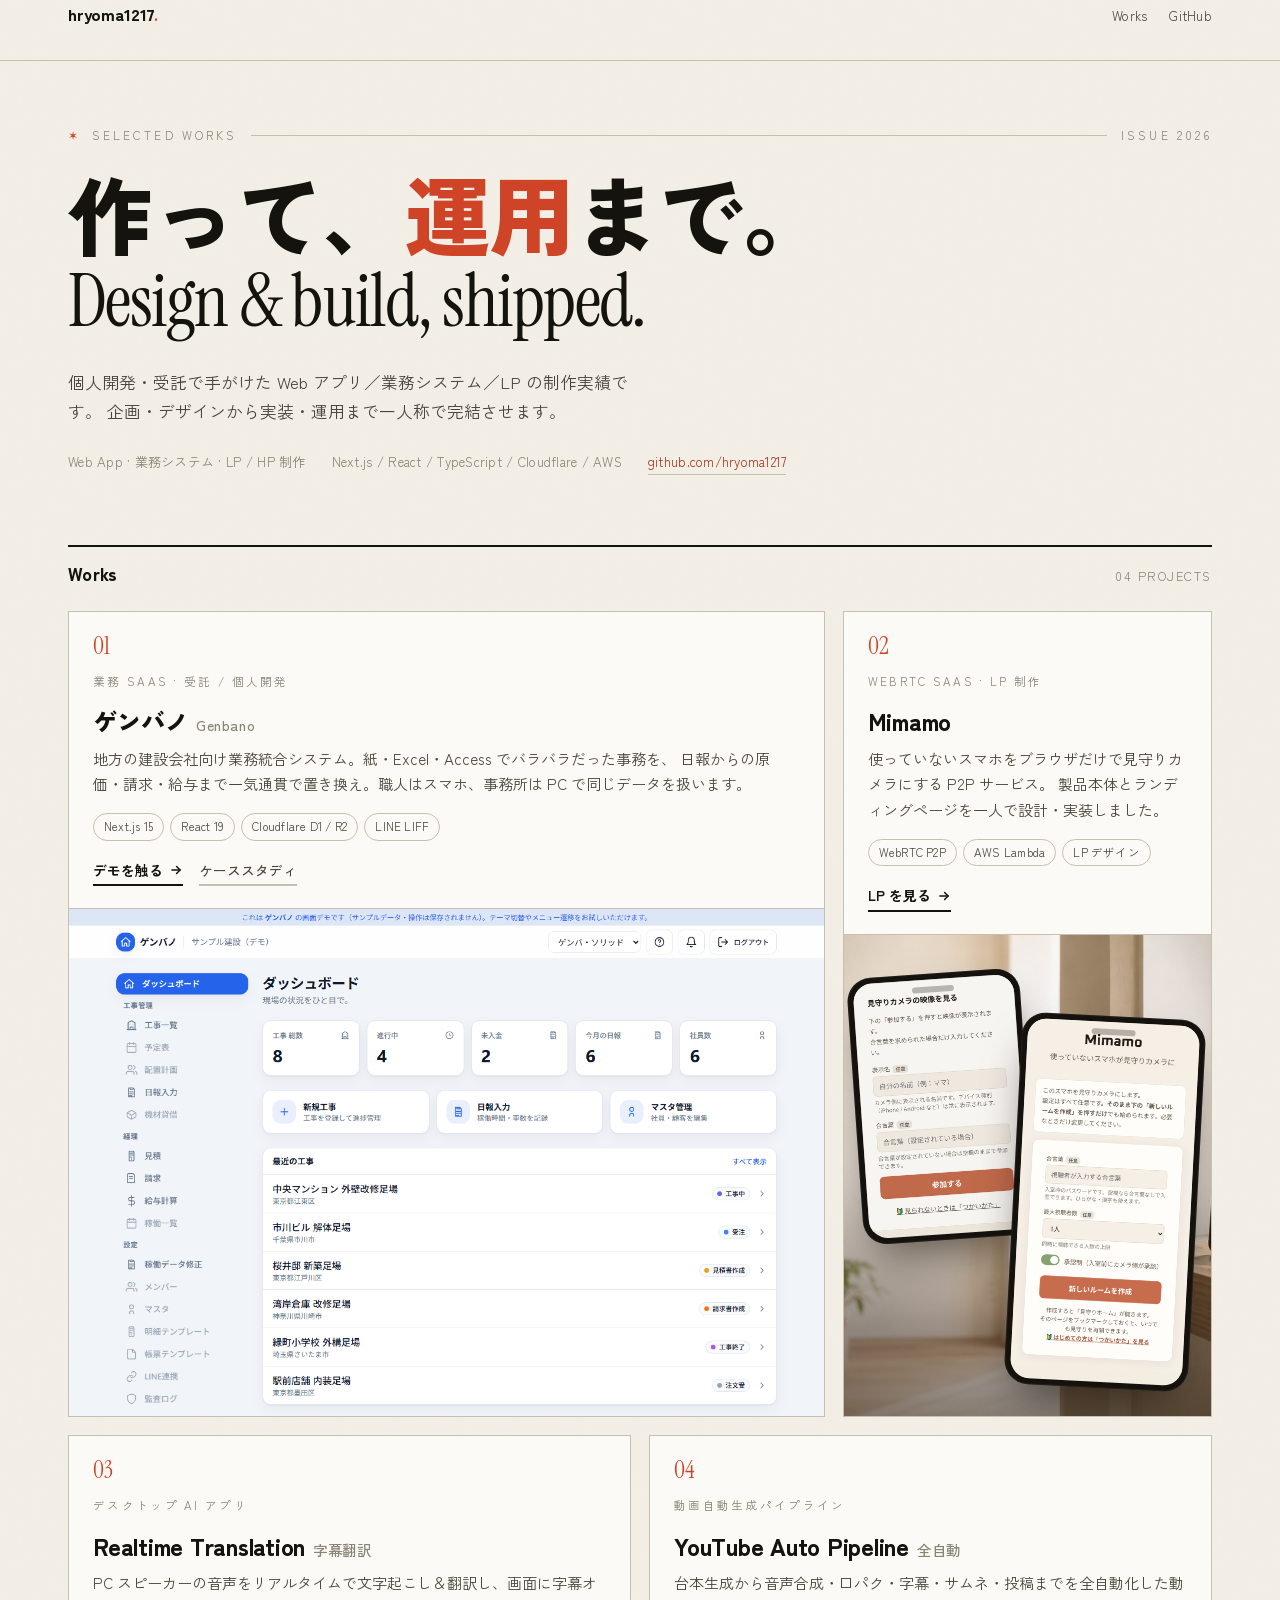
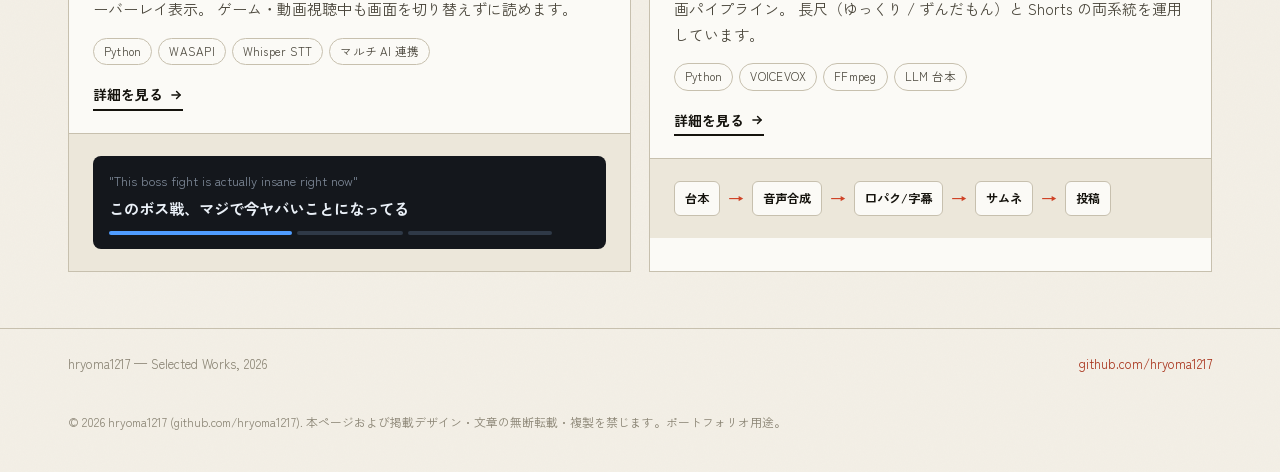
==== commit 849895df: "Enrich Mimamo hub tile with crisp app-screen phone mockups Replace the sparse hero photo with two de" ====
--- a/index.html
+++ b/index.html
@@ -121,11 +121,43 @@
   /* Tall tile (mimamo) */
   .t-tall { grid-column: span 2; grid-row: span 2; }
   .t-tall .visual {
-    flex: 1; min-height: 200px; border-top: 1px solid var(--line-2);
-    background: linear-gradient(160deg, #eef2f4, #e3e9ec);
-    display: grid; place-items: center; padding: 18px; overflow: hidden;
-  }
-  .t-tall .visual img { max-width: 100%; max-height: 320px; object-fit: contain; }
+    flex: 1; min-height: 370px; border-top: 1px solid var(--line-2);
+    position: relative; overflow: hidden; padding: 0;
+    background-color: #e9e2d4;
+    background-image:
+      radial-gradient(125% 88% at 50% 26%, rgba(20,14,8,0) 38%, rgba(35,24,15,.44) 100%),
+      linear-gradient(180deg, rgba(243,239,230,0) 52%, rgba(45,32,20,.32) 100%),
+      url("mimamo/assets/mimamo_hero.png");
+    background-size: cover; background-position: center; background-repeat: no-repeat;
+  }
+  .t-tall .visual .phone {
+    position: absolute; background: #15120e; border-radius: 24px; padding: 6px;
+    box-shadow: 0 24px 46px -14px rgba(25,16,8,.66), inset 0 0 0 1px rgba(255,255,255,.06);
+    transition: transform .18s ease;
+  }
+  .t-tall .visual .phone .screen {
+    position: relative; width: 100%; height: 100%; overflow: hidden;
+    border-radius: 19px; background: #f4ede2;
+  }
+  .t-tall .visual .phone .screen img {
+    width: 100%; height: auto; display: block; image-rendering: auto;
+  }
+  /* notch / speaker pill */
+  .t-tall .visual .phone .screen::before {
+    content: ""; position: absolute; top: 7px; left: 50%; transform: translateX(-50%);
+    width: 26%; height: 6px; border-radius: 99px; background: rgba(20,14,8,.28); z-index: 2;
+  }
+  /* full setup screen (tall) */
+  .t-tall .visual .phone-front {
+    width: 50%; aspect-ratio: 1 / 2.023; right: 4%; bottom: 6%; z-index: 2; transform: rotate(3deg);
+  }
+  /* full viewer screen (shorter page) */
+  .t-tall .visual .phone-back {
+    width: 47%; aspect-ratio: 1 / 1.544; left: 3%; top: 8%; z-index: 1;
+    transform: rotate(-4deg); filter: brightness(.97);
+  }
+  .tile:hover .phone-front { transform: rotate(3deg) translateY(-5px); }
+  .tile:hover .phone-back { transform: rotate(-4deg) translateY(-5px); }
   /* Wide half tiles */
   .t-wide { grid-column: span 3; }
   .t-wide .diagram {
@@ -155,7 +187,9 @@
     .bento { grid-template-columns: repeat(2, 1fr); }
     .t-feature, .t-tall, .t-wide { grid-column: span 2; grid-row: auto; }
     .t-feature .shot, .t-feature .shot img { min-height: 200px; }
-    .t-tall .visual { min-height: 220px; }
+    .t-tall .visual { min-height: 380px; }
+    .t-tall .visual .phone-front { width: 46%; }
+    .t-tall .visual .phone-back { width: 43%; }
   }
   @media (max-width: 520px) {
     .topbar nav { gap: 14px; }
@@ -258,8 +292,13 @@
           </a>
         </div>
       </div>
-      <a class="visual" href="mimamo/index.html" aria-label="Mimamo の LP">
-        <img src="mimamo/assets/mimamo_hero.png" alt="Mimamo のヒーロービジュアル" loading="lazy">
+      <a class="visual" href="mimamo/index.html" aria-label="Mimamo の LP と実機画面">
+        <div class="phone phone-back">
+          <div class="screen"><img src="mimamo/shots/view-full.png" alt="Mimamo 視聴画面" loading="lazy"></div>
+        </div>
+        <div class="phone phone-front">
+          <div class="screen"><img src="mimamo/shots/setup-full.png" alt="Mimamo カメラ設定画面" loading="lazy"></div>
+        </div>
       </a>
     </article>
 
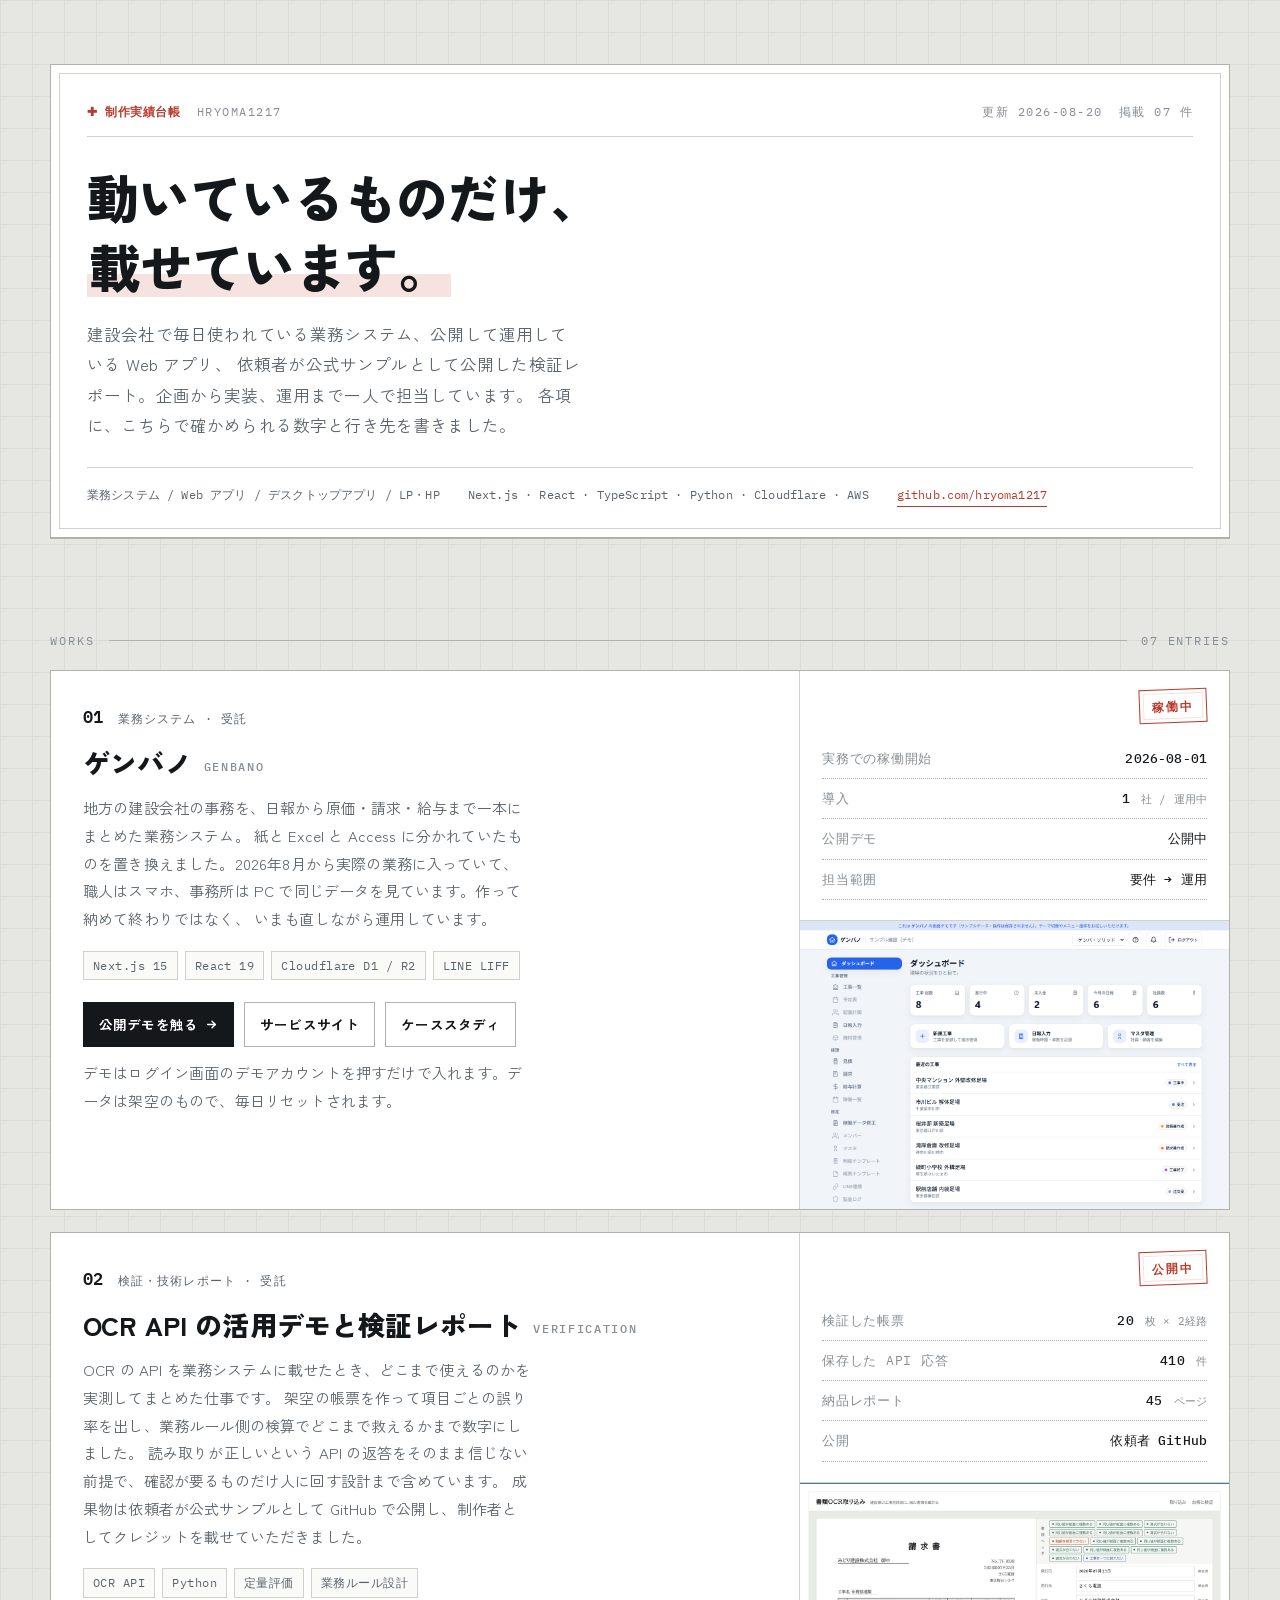
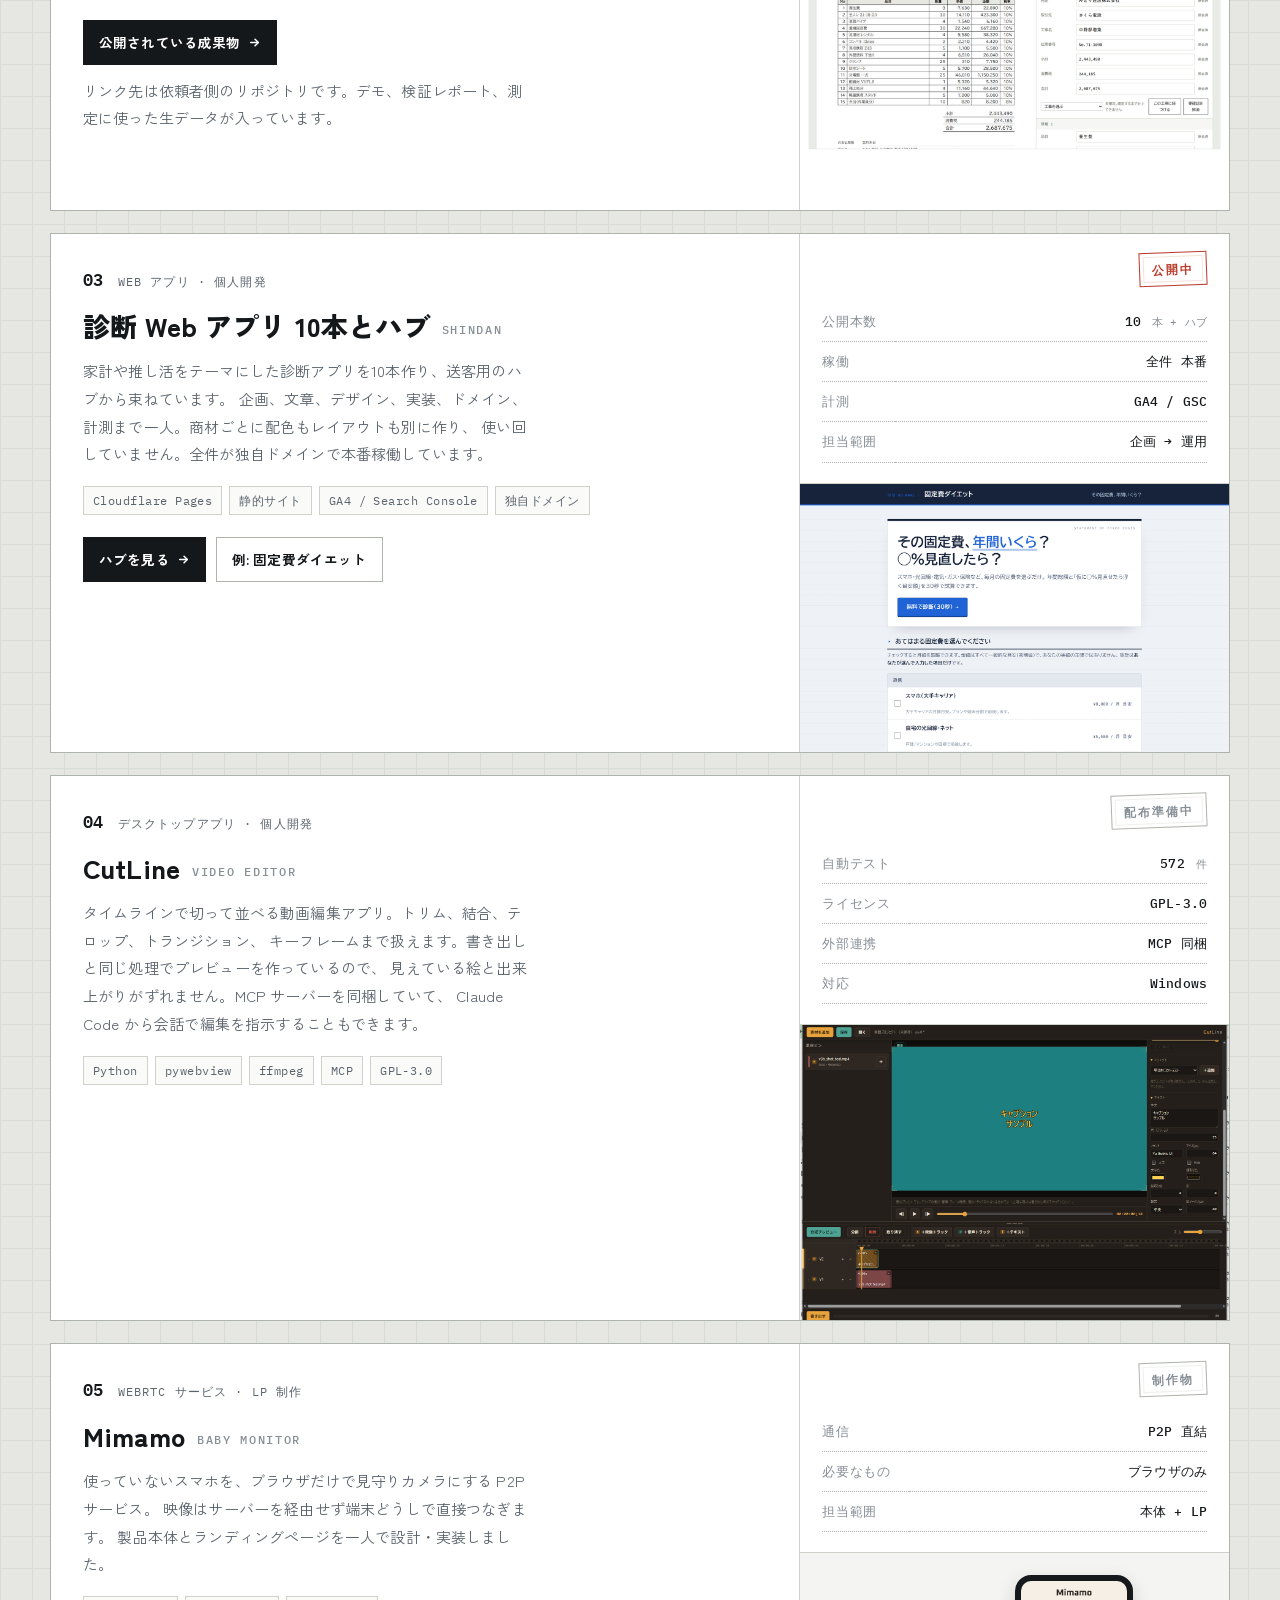
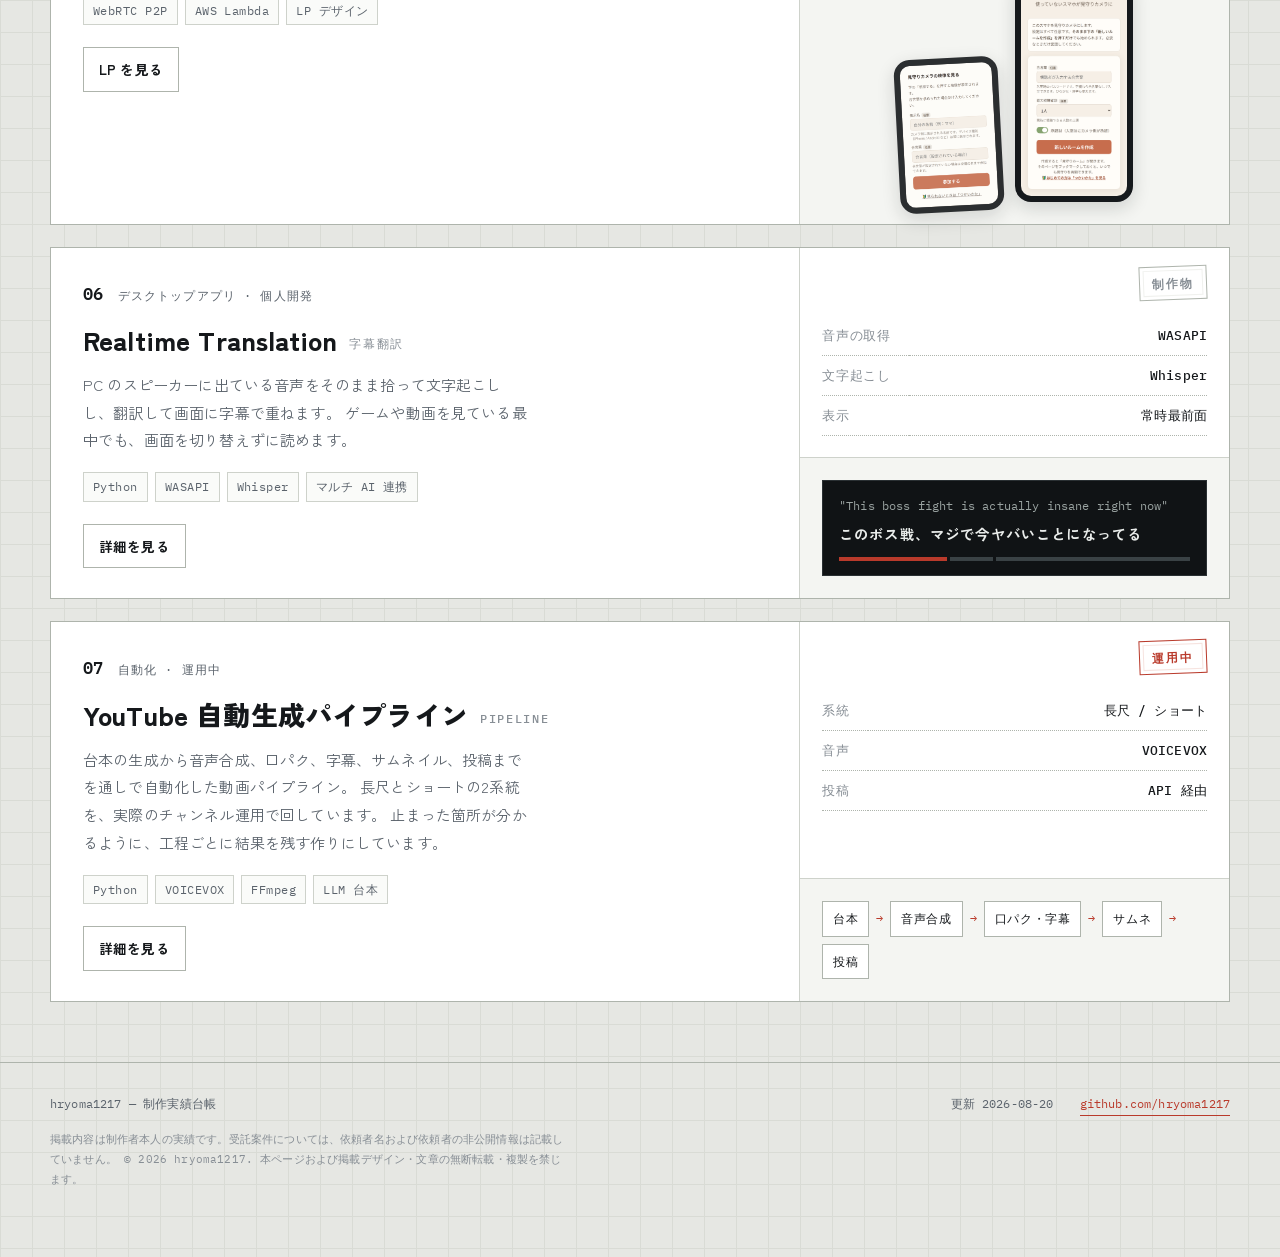
==== commit 13fdc044: "redesign: 作品集から実績台帳へ。実測値と状態を各項に持たせる 前の版は雑誌風の作品集で、体裁が実績の中身より前に出ていた。掲載も4件のまま 2か月止まっていた。  題材は「現場で毎日使われて" ====
--- a/index.html
+++ b/index.html
@@ -1,369 +1,555 @@
-<!DOCTYPE html>
+<!doctype html>
 <html lang="ja">
 <head>
-<meta charset="UTF-8" />
-<meta name="viewport" content="width=device-width, initial-scale=1.0" />
-<meta name="robots" content="noindex, nofollow" />
-<title>hryoma1217 — Works</title>
-<meta name="description" content="hryoma1217 の制作物。Web アプリ・業務システム・LP の制作実績をまとめたポートフォリオ。" />
+<meta charset="utf-8">
+<meta name="viewport" content="width=device-width, initial-scale=1">
+<title>制作実績台帳 — hryoma1217</title>
+<meta name="description" content="実際に動いているものだけを載せた制作実績。業務システム、検証レポート、Webアプリ、デスクトップアプリ。各項に確かめられる数字と行き先を記載しています。">
+<meta name="theme-color" content="#e6e7e3">
+<meta property="og:title" content="制作実績台帳 — hryoma1217">
+<meta property="og:description" content="実際に動いているものだけを載せた制作実績。">
+<meta property="og:type" content="website">
 <link rel="preconnect" href="https://fonts.googleapis.com">
 <link rel="preconnect" href="https://fonts.gstatic.com" crossorigin>
-<link href="https://fonts.googleapis.com/css2?family=Instrument+Serif:ital@0;1&family=Zen+Kaku+Gothic+New:wght@400;500;700;900&display=swap" rel="stylesheet">
+<link href="https://fonts.googleapis.com/css2?family=Zen+Kaku+Gothic+New:wght@400;500;700;900&family=IBM+Plex+Mono:wght@400;500;600&display=swap" rel="stylesheet">
 <style>
-  :root {
-    --paper: #f3efe6;
-    --paper-2: #ece7da;
-    --card: #fbfaf6;
-    --ink: #15130d;
-    --ink-2: #4a463b;
-    --ink-3: #8a8474;
-    --line: #d8d2c3;
-    --line-2: #c7c0ae;
-    --accent: #cf4326;
-    --accent-ink: #a8331b;
-    --maxw: 1200px;
-  }
-  * { box-sizing: border-box; }
-  html { scroll-behavior: smooth; -webkit-text-size-adjust: 100%; }
-  body {
-    margin: 0;
-    background-color: var(--paper);
-    /* faint paper grain to avoid flat templated look */
-    background-image: url("data:image/svg+xml,%3Csvg xmlns='http://www.w3.org/2000/svg' width='120' height='120'%3E%3Cfilter id='n'%3E%3CfeTurbulence type='fractalNoise' baseFrequency='0.9' numOctaves='2' stitchTiles='stitch'/%3E%3C/filter%3E%3Crect width='100%25' height='100%25' filter='url(%23n)' opacity='0.025'/%3E%3C/svg%3E");
-    color: var(--ink);
-    font-family: "Zen Kaku Gothic New", -apple-system, "Hiragino Kaku Gothic ProN", Meiryo, sans-serif;
-    line-height: 1.7;
-    -webkit-font-smoothing: antialiased;
-  }
-  a { color: inherit; text-decoration: none; }
-  .wrap { max-width: var(--maxw); margin: 0 auto; padding: 0 28px; }
-  .serif { font-family: "Instrument Serif", "Zen Kaku Gothic New", serif; font-weight: 400; }
-
-  /* Top bar */
-  .topbar { border-bottom: 1px solid var(--line-2); }
-  .topbar .wrap { display: flex; align-items: baseline; justify-content: space-between; height: 60px; }
-  .topbar .mark { font-weight: 900; letter-spacing: -.01em; font-size: 1.05rem; }
-  .topbar .mark .dot { color: var(--accent); }
-  .topbar nav { display: flex; gap: 22px; font-size: .82rem; color: var(--ink-2); letter-spacing: .02em; }
-  .topbar nav a { padding-bottom: 2px; border-bottom: 1px solid transparent; }
-  .topbar nav a:hover { border-bottom-color: var(--ink); }
-
-  /* Masthead */
-  .masthead { padding: 64px 0 40px; }
-  .issue {
-    display: flex; align-items: center; gap: 14px;
-    font-size: .74rem; letter-spacing: .26em; text-transform: uppercase; color: var(--ink-3);
-    margin-bottom: 26px;
-  }
-  .issue .rule { flex: 1; height: 1px; background: var(--line-2); }
-  .issue .star { color: var(--accent); letter-spacing: 0; }
-  .masthead h1 {
-    margin: 0; font-weight: 900; letter-spacing: -.02em;
-    font-size: clamp(2.6rem, 7vw, 5.4rem); line-height: .98;
-  }
-  .masthead h1 em { font-style: normal; color: var(--accent); }
-  .masthead .serifline {
-    font-size: clamp(2.3rem, 6vw, 4.6rem); line-height: 1; display: block; margin-top: .12em;
-  }
-  .masthead .lead {
-    margin: 30px 0 0; max-width: 560px; color: var(--ink-2); font-size: 1.05rem;
-  }
-  .masthead .meta {
-    margin-top: 26px; display: flex; flex-wrap: wrap; gap: 10px 26px;
-    font-size: .82rem; color: var(--ink-3); letter-spacing: .02em;
-  }
-  .masthead .meta a { color: var(--accent-ink); border-bottom: 1px solid var(--line-2); }
-  .masthead .meta a:hover { border-bottom-color: var(--accent-ink); }
-
-  /* Section label */
-  .sectionhead {
-    display: flex; align-items: baseline; justify-content: space-between;
-    border-top: 2px solid var(--ink); padding-top: 12px; margin: 30px 0 22px;
-  }
-  .sectionhead .label { font-weight: 900; letter-spacing: .02em; font-size: 1.1rem; }
-  .sectionhead .count { font-size: .8rem; color: var(--ink-3); letter-spacing: .12em; }
-
-  /* Bento grid */
-  .bento { display: grid; grid-template-columns: repeat(6, 1fr); gap: 18px; }
-  .tile {
-    position: relative; display: flex; flex-direction: column;
-    background: var(--card); border: 1px solid var(--line-2);
-    overflow: hidden; transition: transform .18s ease, border-color .18s ease;
-  }
-  .tile:hover { transform: translateY(-3px); border-color: var(--ink); }
-  .tile .pad { padding: 22px 24px; }
-  .tile .num {
-    font-size: 1.5rem; line-height: 1; color: var(--accent); margin-bottom: 14px;
-  }
-  .tile h3 { margin: 0 0 4px; font-size: 1.5rem; font-weight: 900; letter-spacing: -.01em; }
-  .tile h3 .en { font-size: .9rem; color: var(--ink-3); font-weight: 500; margin-left: 8px; letter-spacing: .04em; }
-  .tile .kicker { font-size: .72rem; letter-spacing: .2em; text-transform: uppercase; color: var(--ink-3); margin-bottom: 10px; }
-  .tile p { margin: 0 0 16px; color: var(--ink-2); font-size: .94rem; }
-  .chips { display: flex; flex-wrap: wrap; gap: 6px; margin-bottom: 18px; }
-  .chip { font-size: .72rem; color: var(--ink-2); border: 1px solid var(--line-2); border-radius: 999px; padding: 3px 10px; letter-spacing: .02em; }
-  .links { display: flex; gap: 16px; margin-top: auto; }
-  .lnk {
-    display: inline-flex; align-items: center; gap: 6px; font-size: .86rem; font-weight: 700;
-    border-bottom: 2px solid var(--ink); padding-bottom: 2px;
-  }
-  .lnk.ghost { border-bottom-color: var(--line-2); color: var(--ink-2); font-weight: 500; }
-  .lnk:hover { border-bottom-color: var(--accent); color: var(--accent-ink); }
-  .lnk svg { transition: transform .18s ease; }
-  .tile:hover .lnk svg { transform: translateX(3px); }
-
-  .shot { width: 100%; display: block; border-top: 1px solid var(--line-2); background: #fff; }
-  .shot img { width: 100%; height: 100%; object-fit: cover; object-position: top left; display: block; }
-
-  /* Feature tile (genbano) */
-  .t-feature { grid-column: span 4; grid-row: span 2; }
-  .t-feature .shot { flex: 1; min-height: 230px; }
-  .t-feature .shot img { aspect-ratio: auto; height: 100%; min-height: 230px; }
-  /* Tall tile (mimamo) */
-  .t-tall { grid-column: span 2; grid-row: span 2; }
-  .t-tall .visual {
-    flex: 1; min-height: 370px; border-top: 1px solid var(--line-2);
-    position: relative; overflow: hidden; padding: 0;
-    background-color: #e9e2d4;
-    background-image:
-      radial-gradient(125% 88% at 50% 26%, rgba(20,14,8,0) 38%, rgba(35,24,15,.44) 100%),
-      linear-gradient(180deg, rgba(243,239,230,0) 52%, rgba(45,32,20,.32) 100%),
-      url("mimamo/assets/mimamo_hero.png");
-    background-size: cover; background-position: center; background-repeat: no-repeat;
-  }
-  .t-tall .visual .phone {
-    position: absolute; background: #15120e; border-radius: 24px; padding: 6px;
-    box-shadow: 0 24px 46px -14px rgba(25,16,8,.66), inset 0 0 0 1px rgba(255,255,255,.06);
-    transition: transform .18s ease;
-  }
-  .t-tall .visual .phone .screen {
-    position: relative; width: 100%; height: 100%; overflow: hidden;
-    border-radius: 19px; background: #f4ede2;
-  }
-  .t-tall .visual .phone .screen img {
-    width: 100%; height: auto; display: block; image-rendering: auto;
-  }
-  /* notch / speaker pill */
-  .t-tall .visual .phone .screen::before {
-    content: ""; position: absolute; top: 7px; left: 50%; transform: translateX(-50%);
-    width: 26%; height: 6px; border-radius: 99px; background: rgba(20,14,8,.28); z-index: 2;
-  }
-  /* full setup screen (tall) */
-  .t-tall .visual .phone-front {
-    width: 50%; aspect-ratio: 1 / 2.023; right: 4%; bottom: 6%; z-index: 2; transform: rotate(3deg);
-  }
-  /* full viewer screen (shorter page) */
-  .t-tall .visual .phone-back {
-    width: 47%; aspect-ratio: 1 / 1.544; left: 3%; top: 8%; z-index: 1;
-    transform: rotate(-4deg); filter: brightness(.97);
-  }
-  .tile:hover .phone-front { transform: rotate(3deg) translateY(-5px); }
-  .tile:hover .phone-back { transform: rotate(-4deg) translateY(-5px); }
-  /* Wide half tiles */
-  .t-wide { grid-column: span 3; }
-  .t-wide .diagram {
-    border-top: 1px solid var(--line-2); padding: 22px 24px; background: var(--paper-2);
-  }
-
-  /* Subtitle overlay mock (realtime-translation) */
-  .ov-mock { background: #14171c; border-radius: 8px; padding: 14px 16px; }
-  .ov-mock .src { color: #7f8a99; font-size: .8rem; }
-  .ov-mock .dst { color: #eaf0f7; font-size: .96rem; font-weight: 700; margin-top: 4px; }
-  .ov-mock .bar { display: flex; gap: 5px; margin-top: 10px; }
-  .ov-mock .bar i { height: 4px; border-radius: 2px; background: #2f3947; display: block; }
-  .ov-mock .bar i.a { width: 38%; background: #4f9cff; } .ov-mock .bar i.b { width: 22%; } .ov-mock .bar i.c { width: 30%; }
-
-  /* Pipeline diagram (youtube) */
-  .pipe { display: flex; align-items: center; gap: 8px; flex-wrap: wrap; }
-  .pipe .step { font-size: .76rem; font-weight: 700; background: var(--card); border: 1px solid var(--line-2); border-radius: 6px; padding: 6px 10px; }
-  .pipe .arr { color: var(--accent); font-weight: 900; }
-
-  /* Footer */
-  footer { margin-top: 56px; border-top: 1px solid var(--line-2); }
-  footer .wrap { display: flex; flex-wrap: wrap; gap: 12px 24px; justify-content: space-between; padding-top: 24px; padding-bottom: 12px; color: var(--ink-3); font-size: .82rem; }
-  footer a { color: var(--accent-ink); }
-  footer .copyright { color: var(--ink-3); font-size: .74rem; padding-bottom: 40px; }
-
-  @media (max-width: 860px) {
-    .bento { grid-template-columns: repeat(2, 1fr); }
-    .t-feature, .t-tall, .t-wide { grid-column: span 2; grid-row: auto; }
-    .t-feature .shot, .t-feature .shot img { min-height: 200px; }
-    .t-tall .visual { min-height: 380px; }
-    .t-tall .visual .phone-front { width: 46%; }
-    .t-tall .visual .phone-back { width: 43%; }
-  }
-  @media (max-width: 520px) {
-    .topbar nav { gap: 14px; }
-    .masthead { padding: 44px 0 28px; }
-  }
+/*
+  設計メモ
+
+  題材は「現場で毎日使われている業務システムを作って運用している人」。
+  そこから、見せ方を作品集ではなく **台帳** に寄せた。工事台帳・検査記録の
+  作法をそのまま借りている。各項に必ず実測値の欄があり、状態は朱の印で示す。
+
+  雑誌風の見出しやセリフ体は使わない。前の版がその形で、実績の中身より
+  体裁が前に出ていた。数字が主役になるように、見出しは角ゴシック、
+  実測値だけ等幅にして、色は朱の一色に絞る。
+*/
+
+:root{
+  --paper:#e6e7e3;        /* 打ちっぱなしのコンクリート寄り */
+  --card:#ffffff;
+  --ink:#15181b;
+  --ink-2:#5b636c;
+  --ink-3:#878e95;
+  --rule:#ced2cb;
+  --rule-2:#aeb4ac;
+  --shu:#b93a2b;          /* 検査印の朱 */
+  --shu-bg:#f6e3df;
+  --grid:#d9dbd5;
+
+  --sans:"Zen Kaku Gothic New",system-ui,-apple-system,"Hiragino Kaku Gothic ProN","Yu Gothic",Meiryo,sans-serif;
+  --mono:"IBM Plex Mono",ui-monospace,SFMono-Regular,Menlo,Consolas,monospace;
+
+  --wrap:1180px;
+}
+
+*,*::before,*::after{box-sizing:border-box}
+html{-webkit-text-size-adjust:100%}
+body{
+  margin:0;
+  background-color:var(--paper);
+  /* 図面の下敷き。8mm方眼を薄く敷く */
+  background-image:
+    linear-gradient(var(--grid) 1px,transparent 1px),
+    linear-gradient(90deg,var(--grid) 1px,transparent 1px);
+  background-size:32px 32px;
+  color:var(--ink);
+  font-family:var(--sans);
+  font-weight:400;
+  line-height:1.85;
+  letter-spacing:.01em;
+}
+img{max-width:100%;height:auto;display:block}
+a{color:inherit}
+
+.wrap{width:min(100% - 40px,var(--wrap));margin-inline:auto}
+
+a:focus-visible,button:focus-visible{
+  outline:2px solid var(--shu);
+  outline-offset:3px;
+}
+
+/* ── 台帳の表紙 ───────────────────────────── */
+
+.cover{padding:64px 0 40px}
+.plate{
+  background:var(--card);
+  border:1px solid var(--rule-2);
+  box-shadow:0 1px 0 var(--rule-2);
+  padding:36px 36px 30px;
+  position:relative;
+}
+.plate::after{
+  /* 票の内枠。図面の枠線の作法 */
+  content:"";position:absolute;inset:8px;border:1px solid var(--rule);pointer-events:none;
+}
+.plate>*{position:relative;z-index:1}
+
+.slug{
+  display:flex;flex-wrap:wrap;align-items:baseline;gap:10px 16px;
+  font-family:var(--mono);font-size:11.5px;letter-spacing:.13em;
+  text-transform:uppercase;color:var(--ink-3);
+  padding-bottom:14px;border-bottom:1px solid var(--rule);
+}
+.slug .mark{color:var(--shu);font-weight:600;letter-spacing:.05em}
+.slug .sp{flex:1 1 60px}
+
+h1{
+  font-size:clamp(30px,5.2vw,52px);
+  line-height:1.32;
+  font-weight:900;
+  letter-spacing:-.01em;
+  margin:26px 0 0;
+}
+h1 .u{
+  /* 朱の下線。強調はここ一箇所だけに寄せる */
+  background:linear-gradient(transparent 62%,var(--shu-bg) 62%,var(--shu-bg) 92%,transparent 92%);
+  padding-inline:2px;
+}
+.lead{
+  margin:18px 0 0;max-width:62ch;
+  font-size:clamp(14.5px,1.5vw,16.5px);
+  color:var(--ink-2);
+}
+.coverfoot{
+  margin-top:26px;padding-top:16px;border-top:1px solid var(--rule);
+  display:flex;flex-wrap:wrap;gap:8px 28px;
+  font-family:var(--mono);font-size:12px;color:var(--ink-2);
+}
+.coverfoot a{color:var(--shu);text-decoration:none;border-bottom:1px solid currentColor}
+.coverfoot a:hover{background:var(--shu-bg)}
+
+/* ── 見出し ───────────────────────────── */
+
+.sechead{
+  display:flex;align-items:center;gap:14px;margin:52px 0 18px;
+  font-family:var(--mono);font-size:12px;letter-spacing:.16em;
+  text-transform:uppercase;color:var(--ink-3);
+}
+.sechead .line{flex:1;height:1px;background:var(--rule-2)}
+
+/* ── 実績票 ───────────────────────────── */
+
+.entries{display:flex;flex-direction:column;gap:22px;padding-bottom:40px}
+
+/*
+  スクロールで順に現れる演出を一度入れたが、外した。
+  既定を opacity:0 にして script で見せる作りだったため、監視が動かない環境で
+  01 以外が真っ白になった（実際にレンダリングして気づいた）。
+  演出のために中身が消える可能性を残す価値はない。常に見える状態を既定にする。
+*/
+.entry{
+  background:var(--card);
+  border:1px solid var(--rule-2);
+  display:grid;
+  grid-template-columns:1fr minmax(320px,430px);
+}
+
+.entry .pad{padding:30px 32px 30px}
+
+.rowhead{
+  display:flex;align-items:baseline;gap:14px;
+  font-family:var(--mono);font-size:11.5px;letter-spacing:.14em;
+  text-transform:uppercase;color:var(--ink-3);
+}
+.rowhead .no{
+  font-size:17px;font-weight:600;letter-spacing:.02em;color:var(--ink);
+}
+.rowhead .kind{color:var(--ink-2);letter-spacing:.1em}
+
+.entry h3{
+  margin:12px 0 0;font-size:clamp(21px,2.5vw,27px);font-weight:900;line-height:1.4;
+}
+.entry h3 .en{
+  display:inline-block;margin-left:12px;font-family:var(--mono);
+  font-size:12px;font-weight:500;letter-spacing:.14em;color:var(--ink-3);
+  text-transform:uppercase;vertical-align:middle;
+}
+.entry p{margin:12px 0 0;max-width:56ch;font-size:15px;color:var(--ink-2)}
+
+.chips{display:flex;flex-wrap:wrap;gap:7px;margin:18px 0 0;padding:0;list-style:none}
+.chips li{
+  font-family:var(--mono);font-size:11.5px;letter-spacing:.04em;
+  padding:3px 9px;border:1px solid var(--rule);color:var(--ink-2);background:#fafbf9;
+}
+
+.links{display:flex;flex-wrap:wrap;gap:10px;margin:22px 0 0}
+.lnk{
+  display:inline-flex;align-items:center;gap:7px;
+  font-size:13.5px;font-weight:700;text-decoration:none;
+  padding:9px 15px;border:1.5px solid var(--ink);background:var(--ink);color:#fff;
+}
+.lnk svg{flex:none}
+.lnk:hover{background:var(--shu);border-color:var(--shu)}
+.lnk.ghost{background:transparent;color:var(--ink);border-color:var(--rule-2)}
+.lnk.ghost:hover{background:var(--shu-bg);border-color:var(--shu);color:var(--shu)}
+.note{
+  margin:12px 0 0;font-size:12.5px;color:var(--ink-3);
+}
+
+/* 右カラム: 実測値と図版 */
+.side{
+  border-left:1px solid var(--rule);
+  display:flex;flex-direction:column;
+}
+.stampbar{
+  display:flex;justify-content:flex-end;padding:18px 22px 0;
+}
+.stamp{
+  font-family:var(--mono);font-size:12px;font-weight:600;letter-spacing:.16em;
+  color:var(--shu);border:1.5px solid var(--shu);
+  padding:5px 12px;transform:rotate(-2.2deg);
+  box-shadow:inset 0 0 0 3px #fff,inset 0 0 0 4px var(--shu-bg);
+}
+.stamp.quiet{color:var(--ink-3);border-color:var(--rule-2);box-shadow:inset 0 0 0 3px #fff,inset 0 0 0 4px #f0f1ee}
+
+.facts{margin:16px 0 0;padding:0 22px 20px}
+.facts dl{margin:0;display:grid;grid-template-columns:auto 1fr;gap:0}
+.facts dt,.facts dd{
+  margin:0;padding:8px 0;border-bottom:1px dotted var(--rule-2);
+  font-size:12.5px;
+}
+.facts dt{font-family:var(--mono);letter-spacing:.06em;color:var(--ink-3);padding-right:18px;white-space:nowrap}
+.facts dd{font-family:var(--mono);font-weight:500;text-align:right;color:var(--ink)}
+.facts dd .unit{font-size:11px;color:var(--ink-3);margin-left:3px;font-weight:400}
+
+.shot{display:block;margin-top:auto;border-top:1px solid var(--rule);background:#f4f5f2}
+.shot img{width:100%}
+
+/* 図版を持たない項目の作図 */
+.figure{margin-top:auto;border-top:1px solid var(--rule);background:#f4f5f2;padding:22px}
+
+.subs{background:#101315;color:#e9ecea;padding:14px 16px;border:1px solid #2a3033}
+.subs .src{font-size:12px;color:#9aa3a1;font-family:var(--mono)}
+.subs .dst{font-size:14.5px;font-weight:700;margin-top:6px;line-height:1.55}
+.subs .bar{display:flex;gap:3px;margin-top:12px;height:4px}
+.subs .bar i{display:block;height:100%;background:#3a4245}
+.subs .bar i:nth-child(1){flex:5;background:var(--shu)}
+.subs .bar i:nth-child(2){flex:2}
+.subs .bar i:nth-child(3){flex:9}
+
+.pipe{display:flex;flex-wrap:wrap;align-items:center;gap:7px}
+.pipe .step{
+  font-family:var(--mono);font-size:11.5px;letter-spacing:.05em;
+  background:#fff;border:1px solid var(--rule-2);padding:6px 10px;
+}
+.pipe .arr{color:var(--shu);font-family:var(--mono);font-size:12px}
+
+.phones{display:flex;gap:14px;justify-content:center;align-items:flex-end}
+.phone{
+  width:118px;border:6px solid #16191c;border-radius:16px;overflow:hidden;
+  background:#16191c;box-shadow:0 6px 18px rgba(20,24,26,.16);
+}
+.phone.back{transform:translateY(10px) rotate(-3deg);width:104px;opacity:.9}
+.phone img{display:block;width:100%}
+
+/* ── 巻末 ───────────────────────────── */
+
+footer{
+  border-top:1px solid var(--rule-2);margin-top:20px;padding:30px 0 56px;
+  font-family:var(--mono);font-size:12px;color:var(--ink-2);
+}
+footer .row{display:flex;flex-wrap:wrap;gap:10px 26px;align-items:baseline}
+footer .sp{flex:1 1 40px}
+footer a{color:var(--shu);text-decoration:none;border-bottom:1px solid currentColor}
+footer .fine{margin-top:14px;font-size:11px;color:var(--ink-3);line-height:1.8;max-width:74ch}
+
+@media (max-width:900px){
+  .entry{grid-template-columns:1fr}
+  .side{border-left:0;border-top:1px solid var(--rule)}
+  .stampbar{padding:16px 22px 0}
+  .facts dd{text-align:right}
+  .cover{padding:40px 0 28px}
+  .plate{padding:26px 22px 22px}
+  .entry .pad{padding:24px 22px}
+}
 </style>
 </head>
 <body>
 
-<div class="topbar">
+<header class="cover">
   <div class="wrap">
-    <div class="mark">hryoma1217<span class="dot">.</span></div>
-    <nav>
-      <a href="#works">Works</a>
-      <a href="https://github.com/hryoma1217" target="_blank" rel="noopener">GitHub</a>
-    </nav>
-  </div>
-</div>
-
-<header class="masthead">
-  <div class="wrap">
-    <div class="issue">
-      <span class="star">✶</span>
-      <span>Selected Works</span>
-      <span class="rule"></span>
-      <span>Issue 2026</span>
-    </div>
-    <h1>
-      作って、<em>運用</em>まで。
-      <span class="serif serifline">Design &amp; build, shipped.</span>
-    </h1>
-    <p class="lead">
-      個人開発・受託で手がけた Web アプリ／業務システム／LP の制作実績です。
-      企画・デザインから実装・運用まで一人称で完結させます。
-    </p>
-    <div class="meta">
-      <span>Web App · 業務システム · LP / HP 制作</span>
-      <span>Next.js / React / TypeScript / Cloudflare / AWS</span>
-      <a href="https://github.com/hryoma1217" target="_blank" rel="noopener">github.com/hryoma1217</a>
+    <div class="plate">
+      <div class="slug">
+        <span class="mark">✚ 制作実績台帳</span>
+        <span>hryoma1217</span>
+        <span class="sp"></span>
+        <span>更新 2026-08-20</span>
+        <span>掲載 07 件</span>
+      </div>
+
+      <h1>動いているものだけ、<br><span class="u">載せています。</span></h1>
+
+      <p class="lead">
+        建設会社で毎日使われている業務システム、公開して運用している Web アプリ、
+        依頼者が公式サンプルとして公開した検証レポート。企画から実装、運用まで一人で担当しています。
+        各項に、こちらで確かめられる数字と行き先を書きました。
+      </p>
+
+      <div class="coverfoot">
+        <span>業務システム / Web アプリ / デスクトップアプリ / LP・HP</span>
+        <span>Next.js · React · TypeScript · Python · Cloudflare · AWS</span>
+        <a href="https://github.com/hryoma1217" target="_blank" rel="noopener">github.com/hryoma1217</a>
+      </div>
     </div>
   </div>
 </header>
 
-<main class="wrap" id="works">
-  <div class="sectionhead">
-    <span class="label">Works</span>
-    <span class="count">04 PROJECTS</span>
-  </div>
-
-  <div class="bento">
-
-    <!-- Genbano: feature -->
-    <article class="tile t-feature">
-      <div class="pad">
-        <div class="num serif">01</div>
-        <div class="kicker">業務 SaaS · 受託 / 個人開発</div>
+<main class="wrap">
+  <div class="sechead"><span>Works</span><span class="line"></span><span>07 entries</span></div>
+
+  <div class="entries">
+
+    <!-- 01 ゲンバノ -->
+    <article class="entry">
+      <div class="pad">
+        <div class="rowhead"><span class="no">01</span><span class="kind">業務システム · 受託</span></div>
         <h3>ゲンバノ<span class="en">Genbano</span></h3>
         <p>
-          地方の建設会社向け業務統合システム。紙・Excel・Access でバラバラだった事務を、
-          日報からの原価・請求・給与まで一気通貫で置き換え。職人はスマホ、事務所は PC で同じデータを扱います。
-        </p>
-        <div class="chips">
-          <span class="chip">Next.js 15</span>
-          <span class="chip">React 19</span>
-          <span class="chip">Cloudflare D1 / R2</span>
-          <span class="chip">LINE LIFF</span>
-        </div>
+          地方の建設会社の事務を、日報から原価・請求・給与まで一本にまとめた業務システム。
+          紙と Excel と Access に分かれていたものを置き換えました。2026年8月から実際の業務に入っていて、
+          職人はスマホ、事務所は PC で同じデータを見ています。作って納めて終わりではなく、
+          いまも直しながら運用しています。
+        </p>
+        <ul class="chips">
+          <li>Next.js 15</li><li>React 19</li><li>Cloudflare D1 / R2</li><li>LINE LIFF</li>
+        </ul>
         <div class="links">
-          <a class="lnk" href="genbano/demo.html">
-            デモを触る
-            <svg width="14" height="14" viewBox="0 0 24 24" fill="none" stroke="currentColor" stroke-width="2.6" stroke-linecap="round" stroke-linejoin="round"><path d="M5 12h14"/><path d="M13 6l6 6-6 6"/></svg>
+          <a class="lnk" href="https://demo.genbano.cloud-nodes.com" target="_blank" rel="noopener">
+            公開デモを触る
+            <svg width="13" height="13" viewBox="0 0 24 24" fill="none" stroke="currentColor" stroke-width="2.8" stroke-linecap="round" stroke-linejoin="round"><path d="M5 12h14"/><path d="M13 6l6 6-6 6"/></svg>
           </a>
+          <a class="lnk ghost" href="https://genbano.cloud-nodes.com" target="_blank" rel="noopener">サービスサイト</a>
           <a class="lnk ghost" href="genbano/index.html">ケーススタディ</a>
         </div>
-      </div>
-      <a class="shot" href="genbano/demo.html" aria-label="ゲンバノのデモ画面">
-        <img src="assets/genbano-dashboard.png" alt="ゲンバノのダッシュボード画面" loading="lazy">
-      </a>
-    </article>
-
-    <!-- Mimamo: tall -->
-    <article class="tile t-tall">
-      <div class="pad">
-        <div class="num serif">02</div>
-        <div class="kicker">WebRTC SaaS · LP 制作</div>
-        <h3>Mimamo</h3>
-        <p>
-          使っていないスマホをブラウザだけで見守りカメラにする P2P サービス。
+        <p class="note">デモはログイン画面のデモアカウントを押すだけで入れます。データは架空のもので、毎日リセットされます。</p>
+      </div>
+      <div class="side">
+        <div class="stampbar"><span class="stamp">稼働中</span></div>
+        <div class="facts">
+          <dl>
+            <dt>実務での稼働開始</dt><dd>2026-08-01</dd>
+            <dt>導入</dt><dd>1 <span class="unit">社 / 運用中</span></dd>
+            <dt>公開デモ</dt><dd>公開中</dd>
+            <dt>担当範囲</dt><dd>要件 → 運用</dd>
+          </dl>
+        </div>
+        <a class="shot" href="genbano/index.html" aria-label="ゲンバノのダッシュボード画面">
+          <img src="assets/genbano-dashboard.png" alt="ゲンバノのダッシュボード画面" loading="lazy" width="1280" height="860">
+        </a>
+      </div>
+    </article>
+
+    <!-- 02 space ocr -->
+    <article class="entry">
+      <div class="pad">
+        <div class="rowhead"><span class="no">02</span><span class="kind">検証・技術レポート · 受託</span></div>
+        <h3>OCR API の活用デモと検証レポート<span class="en">verification</span></h3>
+        <p>
+          OCR の API を業務システムに載せたとき、どこまで使えるのかを実測してまとめた仕事です。
+          架空の帳票を作って項目ごとの誤り率を出し、業務ルール側の検算でどこまで救えるかまで数字にしました。
+          読み取りが正しいという API の返答をそのまま信じない前提で、確認が要るものだけ人に回す設計まで含めています。
+          成果物は依頼者が公式サンプルとして GitHub で公開し、制作者としてクレジットを載せていただきました。
+        </p>
+        <ul class="chips">
+          <li>OCR API</li><li>Python</li><li>定量評価</li><li>業務ルール設計</li>
+        </ul>
+        <div class="links">
+          <a class="lnk" href="https://github.com/oisidonut/space-ocr-construction-cost-ledger" target="_blank" rel="noopener">
+            公開されている成果物
+            <svg width="13" height="13" viewBox="0 0 24 24" fill="none" stroke="currentColor" stroke-width="2.8" stroke-linecap="round" stroke-linejoin="round"><path d="M5 12h14"/><path d="M13 6l6 6-6 6"/></svg>
+          </a>
+        </div>
+        <p class="note">リンク先は依頼者側のリポジトリです。デモ、検証レポート、測定に使った生データが入っています。</p>
+      </div>
+      <div class="side">
+        <div class="stampbar"><span class="stamp">公開中</span></div>
+        <div class="facts">
+          <dl>
+            <dt>検証した帳票</dt><dd>20 <span class="unit">枚 × 2経路</span></dd>
+            <dt>保存した API 応答</dt><dd>410 <span class="unit">件</span></dd>
+            <dt>納品レポート</dt><dd>45 <span class="unit">ページ</span></dd>
+            <dt>公開</dt><dd>依頼者 GitHub</dd>
+          </dl>
+        </div>
+        <div class="shot">
+          <img src="assets/spaceocr-confirm.png" alt="読み取り結果の確認画面。原本画像の該当箇所に枠が重ねて表示されている" loading="lazy" width="1400" height="1068">
+        </div>
+      </div>
+    </article>
+
+    <!-- 03 診断アプリ -->
+    <article class="entry">
+      <div class="pad">
+        <div class="rowhead"><span class="no">03</span><span class="kind">Web アプリ · 個人開発</span></div>
+        <h3>診断 Web アプリ 10本とハブ<span class="en">shindan</span></h3>
+        <p>
+          家計や推し活をテーマにした診断アプリを10本作り、送客用のハブから束ねています。
+          企画、文章、デザイン、実装、ドメイン、計測まで一人。商材ごとに配色もレイアウトも別に作り、
+          使い回していません。全件が独自ドメインで本番稼働しています。
+        </p>
+        <ul class="chips">
+          <li>Cloudflare Pages</li><li>静的サイト</li><li>GA4 / Search Console</li><li>独自ドメイン</li>
+        </ul>
+        <div class="links">
+          <a class="lnk" href="https://shindan.cloud-nodes.com" target="_blank" rel="noopener">
+            ハブを見る
+            <svg width="13" height="13" viewBox="0 0 24 24" fill="none" stroke="currentColor" stroke-width="2.8" stroke-linecap="round" stroke-linejoin="round"><path d="M5 12h14"/><path d="M13 6l6 6-6 6"/></svg>
+          </a>
+          <a class="lnk ghost" href="https://koteihi-diet.cloud-nodes.com" target="_blank" rel="noopener">例: 固定費ダイエット</a>
+        </div>
+      </div>
+      <div class="side">
+        <div class="stampbar"><span class="stamp">公開中</span></div>
+        <div class="facts">
+          <dl>
+            <dt>公開本数</dt><dd>10 <span class="unit">本 + ハブ</span></dd>
+            <dt>稼働</dt><dd>全件 本番</dd>
+            <dt>計測</dt><dd>GA4 / GSC</dd>
+            <dt>担当範囲</dt><dd>企画 → 運用</dd>
+          </dl>
+        </div>
+        <a class="shot" href="https://koteihi-diet.cloud-nodes.com" target="_blank" rel="noopener" aria-label="固定費ダイエットの画面">
+          <img src="assets/koteihi-diet.png" alt="10本のうちの1本、固定費ダイエットの画面" loading="lazy" width="1400" height="875">
+        </a>
+      </div>
+    </article>
+
+    <!-- 04 CutLine -->
+    <article class="entry">
+      <div class="pad">
+        <div class="rowhead"><span class="no">04</span><span class="kind">デスクトップアプリ · 個人開発</span></div>
+        <h3>CutLine<span class="en">video editor</span></h3>
+        <p>
+          タイムラインで切って並べる動画編集アプリ。トリム、結合、テロップ、トランジション、
+          キーフレームまで扱えます。書き出しと同じ処理でプレビューを作っているので、
+          見えている絵と出来上がりがずれません。MCP サーバーを同梱していて、
+          Claude Code から会話で編集を指示することもできます。
+        </p>
+        <ul class="chips">
+          <li>Python</li><li>pywebview</li><li>ffmpeg</li><li>MCP</li><li>GPL-3.0</li>
+        </ul>
+      </div>
+      <div class="side">
+        <div class="stampbar"><span class="stamp quiet">配布準備中</span></div>
+        <div class="facts">
+          <dl>
+            <dt>自動テスト</dt><dd>572 <span class="unit">件</span></dd>
+            <dt>ライセンス</dt><dd>GPL-3.0</dd>
+            <dt>外部連携</dt><dd>MCP 同梱</dd>
+            <dt>対応</dt><dd>Windows</dd>
+          </dl>
+        </div>
+        <div class="shot">
+          <img src="assets/cutline-timeline.png" alt="CutLine の編集画面。テロップを載せたプレビューと2本のトラックが並んだタイムライン" loading="lazy" width="1400" height="961">
+        </div>
+      </div>
+    </article>
+
+    <!-- 05 Mimamo -->
+    <article class="entry">
+      <div class="pad">
+        <div class="rowhead"><span class="no">05</span><span class="kind">WebRTC サービス · LP 制作</span></div>
+        <h3>Mimamo<span class="en">baby monitor</span></h3>
+        <p>
+          使っていないスマホを、ブラウザだけで見守りカメラにする P2P サービス。
+          映像はサーバーを経由せず端末どうしで直接つなぎます。
           製品本体とランディングページを一人で設計・実装しました。
         </p>
-        <div class="chips">
-          <span class="chip">WebRTC P2P</span>
-          <span class="chip">AWS Lambda</span>
-          <span class="chip">LP デザイン</span>
-        </div>
+        <ul class="chips">
+          <li>WebRTC P2P</li><li>AWS Lambda</li><li>LP デザイン</li>
+        </ul>
         <div class="links">
-          <a class="lnk" href="mimamo/index.html">
-            LP を見る
-            <svg width="14" height="14" viewBox="0 0 24 24" fill="none" stroke="currentColor" stroke-width="2.6" stroke-linecap="round" stroke-linejoin="round"><path d="M5 12h14"/><path d="M13 6l6 6-6 6"/></svg>
-          </a>
-        </div>
-      </div>
-      <a class="visual" href="mimamo/index.html" aria-label="Mimamo の LP と実機画面">
-        <div class="phone phone-back">
-          <div class="screen"><img src="mimamo/shots/view-full.png" alt="Mimamo 視聴画面" loading="lazy"></div>
-        </div>
-        <div class="phone phone-front">
-          <div class="screen"><img src="mimamo/shots/setup-full.png" alt="Mimamo カメラ設定画面" loading="lazy"></div>
-        </div>
-      </a>
-    </article>
-
-    <!-- realtime-translation: wide half -->
-    <article class="tile t-wide">
-      <div class="pad">
-        <div class="num serif">03</div>
-        <div class="kicker">デスクトップ AI アプリ</div>
+          <a class="lnk ghost" href="mimamo/index.html">LP を見る</a>
+        </div>
+      </div>
+      <div class="side">
+        <div class="stampbar"><span class="stamp quiet">制作物</span></div>
+        <div class="facts">
+          <dl>
+            <dt>通信</dt><dd>P2P 直結</dd>
+            <dt>必要なもの</dt><dd>ブラウザのみ</dd>
+            <dt>担当範囲</dt><dd>本体 + LP</dd>
+          </dl>
+        </div>
+        <div class="figure">
+          <div class="phones">
+            <div class="phone back"><img src="mimamo/shots/view-full.png" alt="Mimamo の視聴画面" loading="lazy"></div>
+            <div class="phone"><img src="mimamo/shots/setup-full.png" alt="Mimamo のカメラ設定画面" loading="lazy"></div>
+          </div>
+        </div>
+      </div>
+    </article>
+
+    <!-- 06 Realtime Translation -->
+    <article class="entry">
+      <div class="pad">
+        <div class="rowhead"><span class="no">06</span><span class="kind">デスクトップアプリ · 個人開発</span></div>
         <h3>Realtime Translation<span class="en">字幕翻訳</span></h3>
         <p>
-          PC スピーカーの音声をリアルタイムで文字起こし＆翻訳し、画面に字幕オーバーレイ表示。
-          ゲーム・動画視聴中も画面を切り替えずに読めます。
-        </p>
-        <div class="chips">
-          <span class="chip">Python</span>
-          <span class="chip">WASAPI</span>
-          <span class="chip">Whisper STT</span>
-          <span class="chip">マルチ AI 連携</span>
-        </div>
+          PC のスピーカーに出ている音声をそのまま拾って文字起こしし、翻訳して画面に字幕で重ねます。
+          ゲームや動画を見ている最中でも、画面を切り替えずに読めます。
+        </p>
+        <ul class="chips">
+          <li>Python</li><li>WASAPI</li><li>Whisper</li><li>マルチ AI 連携</li>
+        </ul>
         <div class="links">
-          <a class="lnk" href="realtime-translation/index.html">
-            詳細を見る
-            <svg width="14" height="14" viewBox="0 0 24 24" fill="none" stroke="currentColor" stroke-width="2.6" stroke-linecap="round" stroke-linejoin="round"><path d="M5 12h14"/><path d="M13 6l6 6-6 6"/></svg>
-          </a>
-        </div>
-      </div>
-      <div class="diagram">
-        <div class="ov-mock">
-          <div class="src">"This boss fight is actually insane right now"</div>
-          <div class="dst">このボス戦、マジで今ヤバいことになってる</div>
-          <div class="bar"><i class="a"></i><i class="b"></i><i class="c"></i></div>
-        </div>
-      </div>
-    </article>
-
-    <!-- YouTube pipeline: wide half -->
-    <article class="tile t-wide">
-      <div class="pad">
-        <div class="num serif">04</div>
-        <div class="kicker">動画自動生成パイプライン</div>
-        <h3>YouTube Auto Pipeline<span class="en">全自動</span></h3>
-        <p>
-          台本生成から音声合成・口パク・字幕・サムネ・投稿までを全自動化した動画パイプライン。
-          長尺（ゆっくり / ずんだもん）と Shorts の両系統を運用しています。
-        </p>
-        <div class="chips">
-          <span class="chip">Python</span>
-          <span class="chip">VOICEVOX</span>
-          <span class="chip">FFmpeg</span>
-          <span class="chip">LLM 台本</span>
-        </div>
+          <a class="lnk ghost" href="realtime-translation/index.html">詳細を見る</a>
+        </div>
+      </div>
+      <div class="side">
+        <div class="stampbar"><span class="stamp quiet">制作物</span></div>
+        <div class="facts">
+          <dl>
+            <dt>音声の取得</dt><dd>WASAPI</dd>
+            <dt>文字起こし</dt><dd>Whisper</dd>
+            <dt>表示</dt><dd>常時最前面</dd>
+          </dl>
+        </div>
+        <div class="figure">
+          <div class="subs">
+            <div class="src">"This boss fight is actually insane right now"</div>
+            <div class="dst">このボス戦、マジで今ヤバいことになってる</div>
+            <div class="bar"><i></i><i></i><i></i></div>
+          </div>
+        </div>
+      </div>
+    </article>
+
+    <!-- 07 YouTube パイプライン -->
+    <article class="entry">
+      <div class="pad">
+        <div class="rowhead"><span class="no">07</span><span class="kind">自動化 · 運用中</span></div>
+        <h3>YouTube 自動生成パイプライン<span class="en">pipeline</span></h3>
+        <p>
+          台本の生成から音声合成、口パク、字幕、サムネイル、投稿までを通しで自動化した動画パイプライン。
+          長尺とショートの2系統を、実際のチャンネル運用で回しています。
+          止まった箇所が分かるように、工程ごとに結果を残す作りにしています。
+        </p>
+        <ul class="chips">
+          <li>Python</li><li>VOICEVOX</li><li>FFmpeg</li><li>LLM 台本</li>
+        </ul>
         <div class="links">
-          <a class="lnk" href="youtube/index.html">
-            詳細を見る
-            <svg width="14" height="14" viewBox="0 0 24 24" fill="none" stroke="currentColor" stroke-width="2.6" stroke-linecap="round" stroke-linejoin="round"><path d="M5 12h14"/><path d="M13 6l6 6-6 6"/></svg>
-          </a>
-        </div>
-      </div>
-      <div class="diagram">
-        <div class="pipe">
-          <span class="step">台本</span><span class="arr">→</span>
-          <span class="step">音声合成</span><span class="arr">→</span>
-          <span class="step">口パク/字幕</span><span class="arr">→</span>
-          <span class="step">サムネ</span><span class="arr">→</span>
-          <span class="step">投稿</span>
+          <a class="lnk ghost" href="youtube/index.html">詳細を見る</a>
+        </div>
+      </div>
+      <div class="side">
+        <div class="stampbar"><span class="stamp">運用中</span></div>
+        <div class="facts">
+          <dl>
+            <dt>系統</dt><dd>長尺 / ショート</dd>
+            <dt>音声</dt><dd>VOICEVOX</dd>
+            <dt>投稿</dt><dd>API 経由</dd>
+          </dl>
+        </div>
+        <div class="figure">
+          <div class="pipe">
+            <span class="step">台本</span><span class="arr">→</span>
+            <span class="step">音声合成</span><span class="arr">→</span>
+            <span class="step">口パク・字幕</span><span class="arr">→</span>
+            <span class="step">サムネ</span><span class="arr">→</span>
+            <span class="step">投稿</span>
+          </div>
         </div>
       </div>
     </article>
@@ -373,10 +559,17 @@
 
 <footer>
   <div class="wrap">
-    <div>hryoma1217 — Selected Works, 2026</div>
-    <div><a href="https://github.com/hryoma1217" target="_blank" rel="noopener">github.com/hryoma1217</a></div>
+    <div class="row">
+      <span>hryoma1217 — 制作実績台帳</span>
+      <span class="sp"></span>
+      <span>更新 2026-08-20</span>
+      <a href="https://github.com/hryoma1217" target="_blank" rel="noopener">github.com/hryoma1217</a>
+    </div>
+    <p class="fine">
+      掲載内容は制作者本人の実績です。受託案件については、依頼者名および依頼者の非公開情報は記載していません。
+      © 2026 hryoma1217. 本ページおよび掲載デザイン・文章の無断転載・複製を禁じます。
+    </p>
   </div>
-  <div class="wrap copyright">© 2026 hryoma1217 (github.com/hryoma1217). 本ページおよび掲載デザイン・文章の無断転載・複製を禁じます。ポートフォリオ用途。</div>
 </footer>
 
 </body>
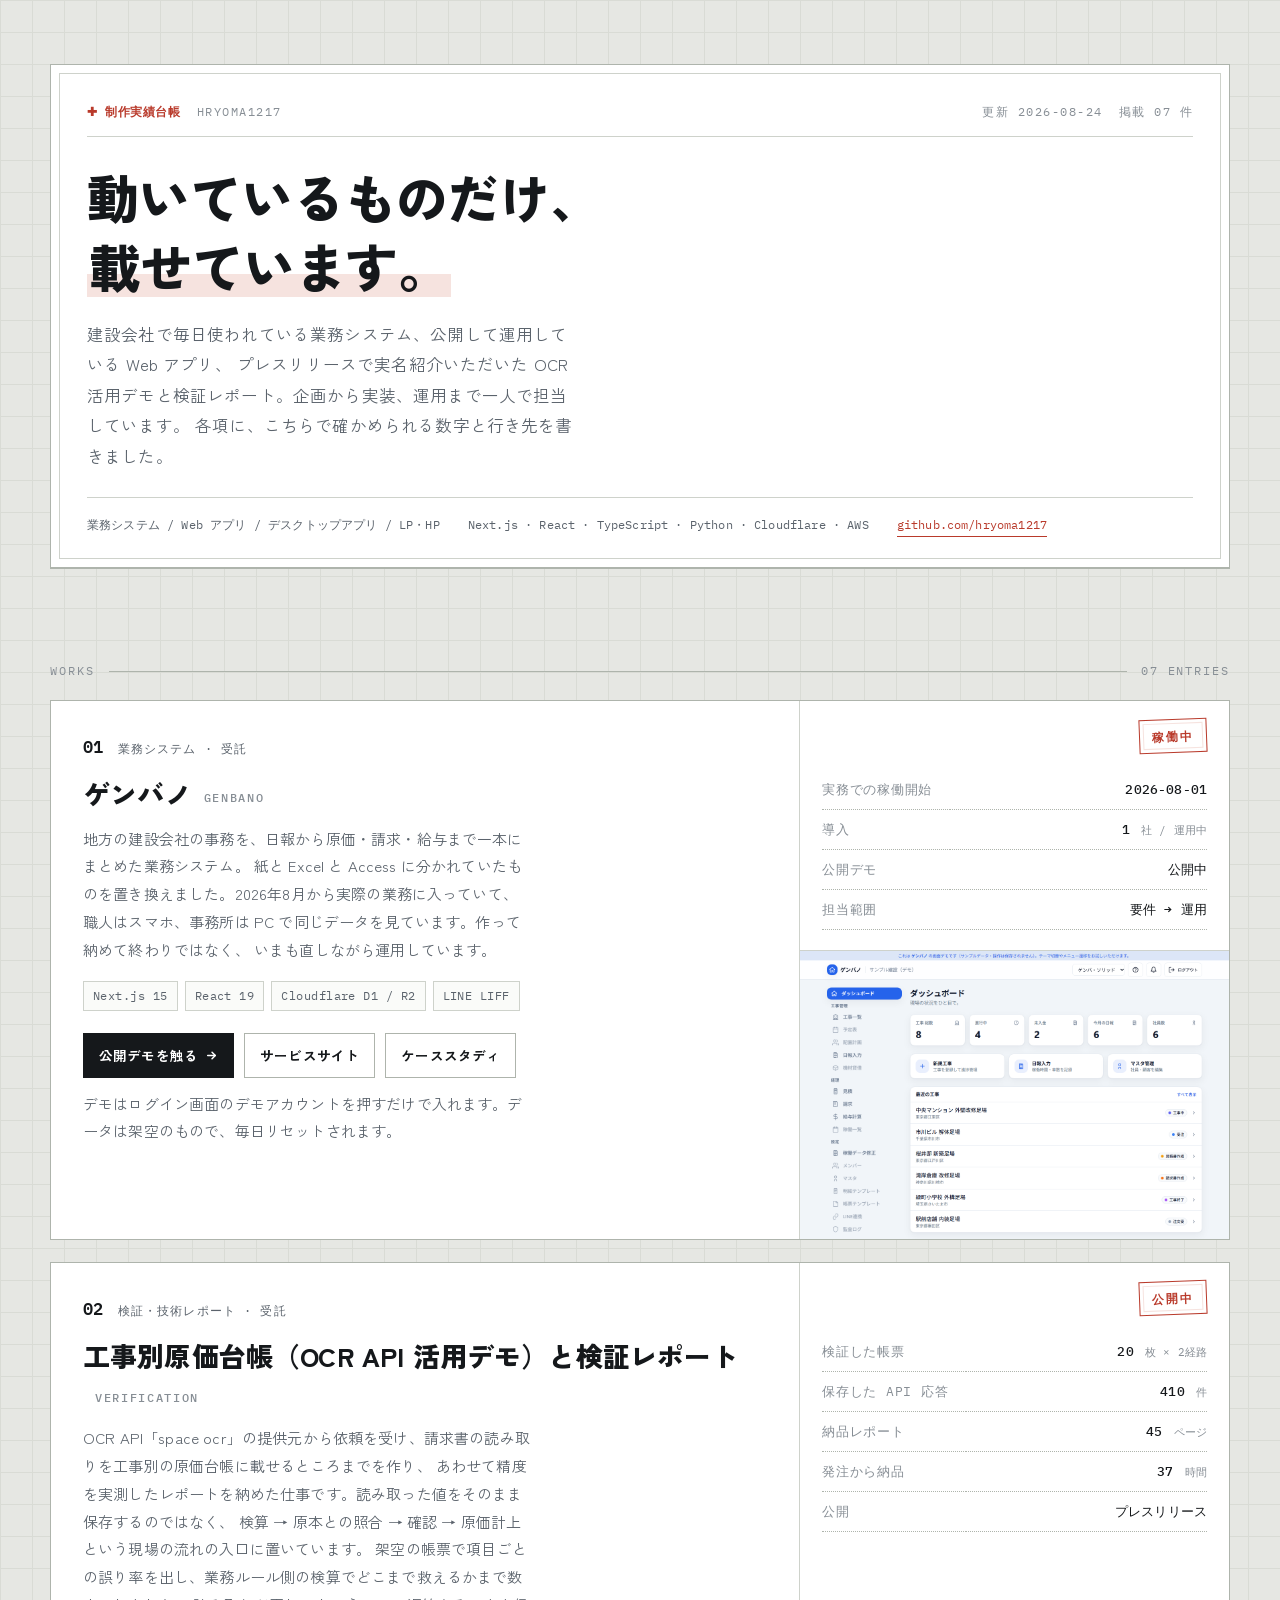
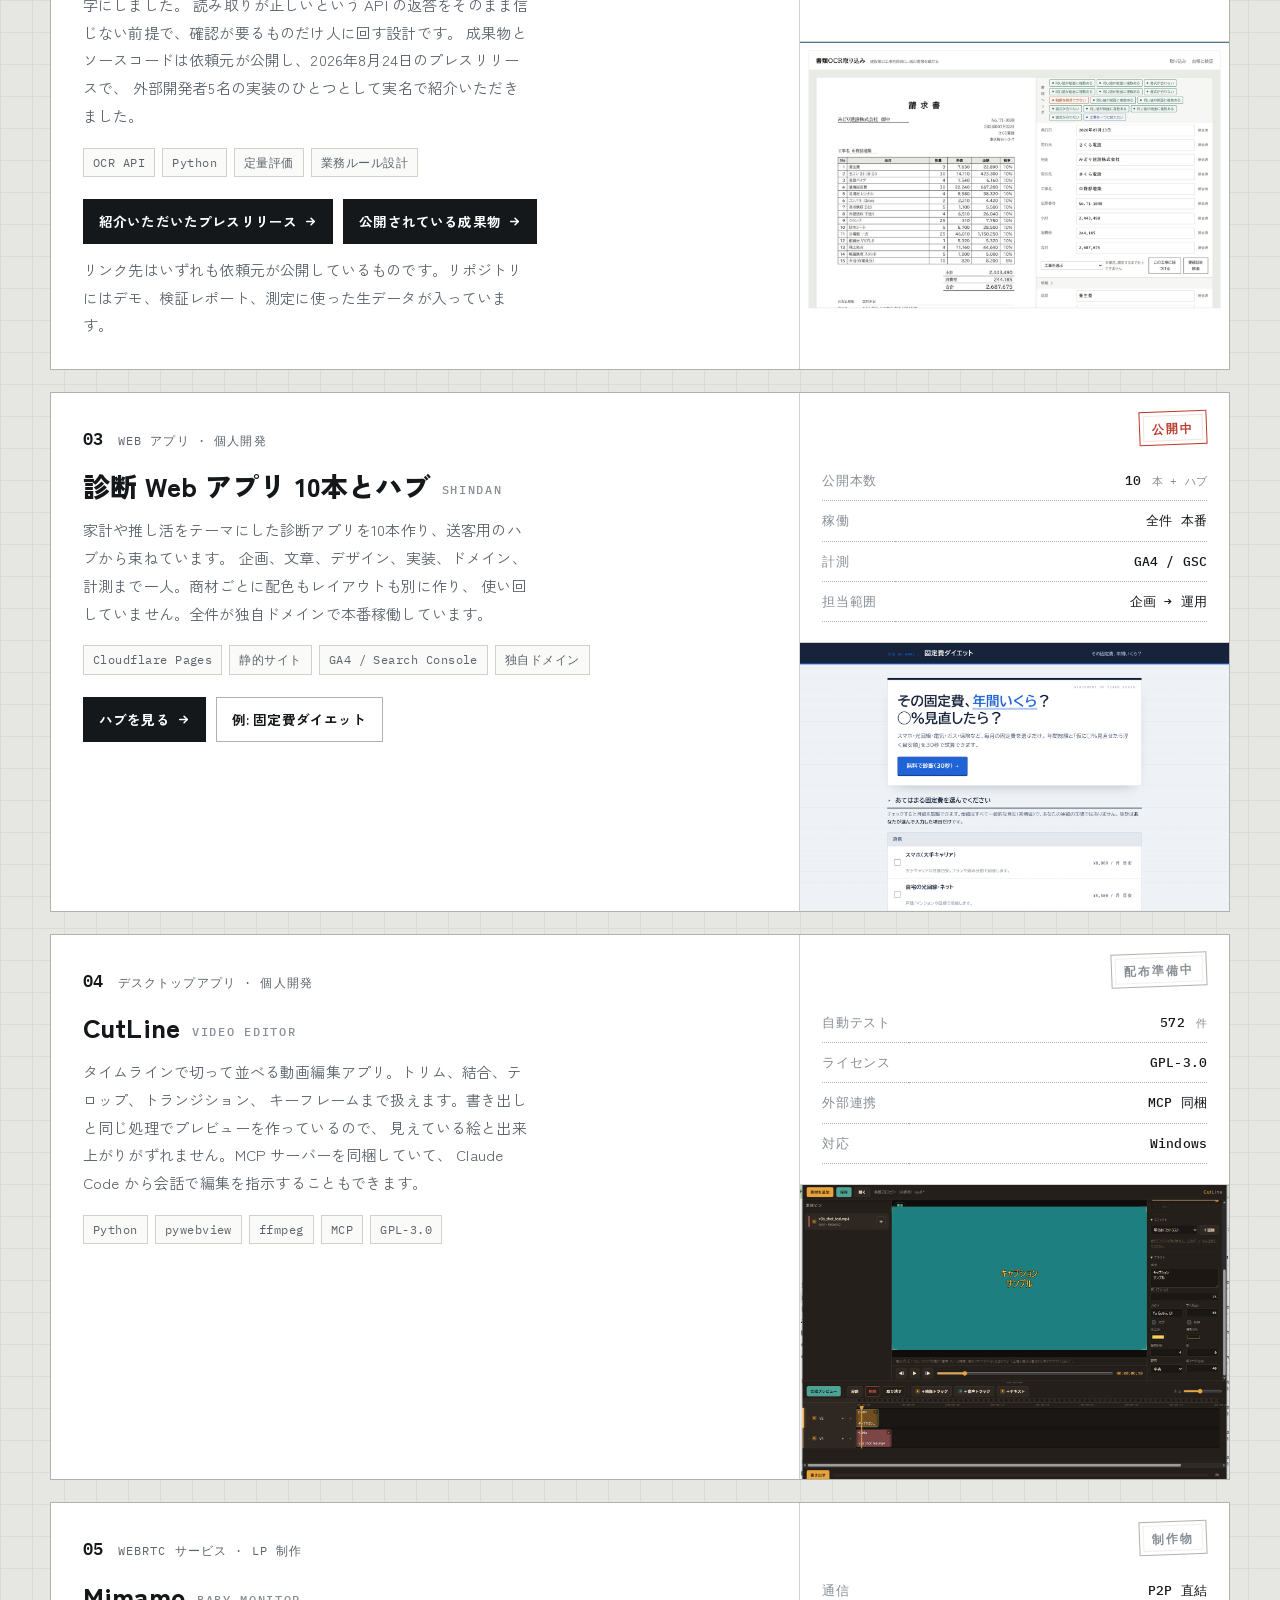
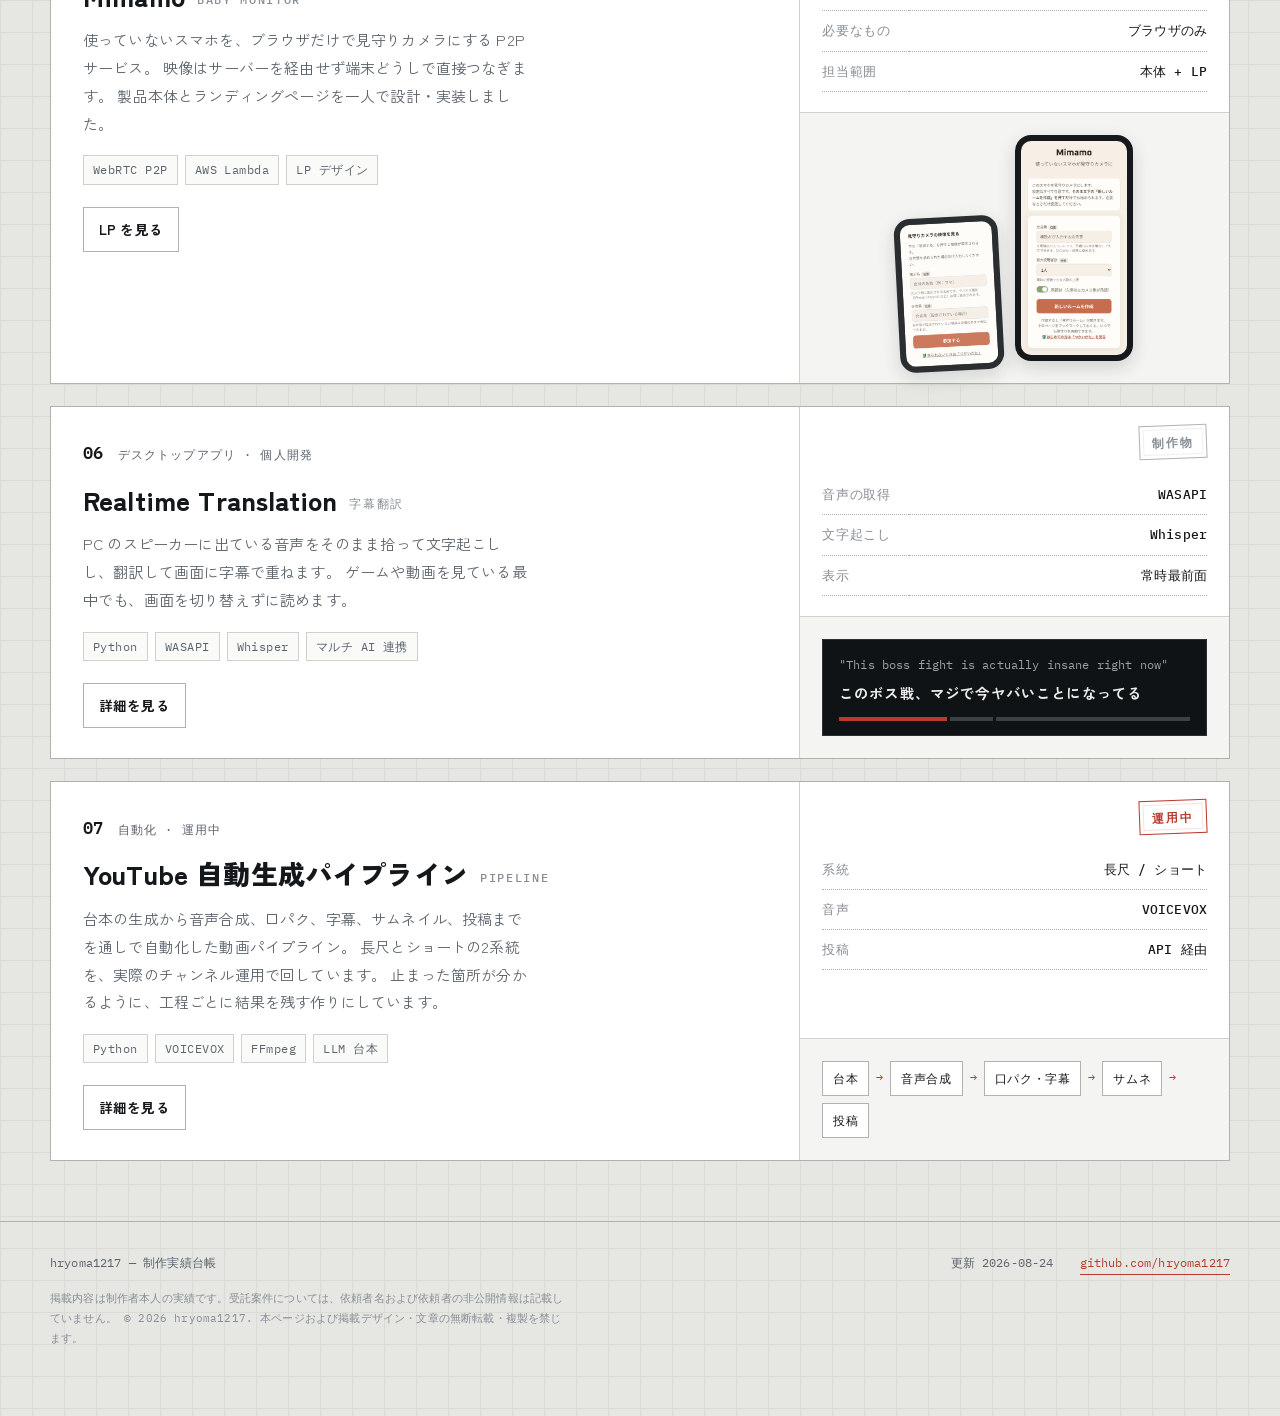
==== commit 159acd8a: "実績台帳: space ocr の項をプレスリリース掲載に合わせて更新 BYULBIT合同会社が 2026-08-24 に公開したプレスリリースで、外部開発者5名の実装の ひとつとして実名で紹介された" ====
--- a/index.html
+++ b/index.html
@@ -1,576 +1,584 @@
-<!doctype html>
-<html lang="ja">
-<head>
-<meta charset="utf-8">
-<meta name="viewport" content="width=device-width, initial-scale=1">
-<title>制作実績台帳 — hryoma1217</title>
-<meta name="description" content="実際に動いているものだけを載せた制作実績。業務システム、検証レポート、Webアプリ、デスクトップアプリ。各項に確かめられる数字と行き先を記載しています。">
-<meta name="theme-color" content="#e6e7e3">
-<meta property="og:title" content="制作実績台帳 — hryoma1217">
-<meta property="og:description" content="実際に動いているものだけを載せた制作実績。">
-<meta property="og:type" content="website">
-<link rel="preconnect" href="https://fonts.googleapis.com">
-<link rel="preconnect" href="https://fonts.gstatic.com" crossorigin>
-<link href="https://fonts.googleapis.com/css2?family=Zen+Kaku+Gothic+New:wght@400;500;700;900&family=IBM+Plex+Mono:wght@400;500;600&display=swap" rel="stylesheet">
-<style>
-/*
-  設計メモ
-
-  題材は「現場で毎日使われている業務システムを作って運用している人」。
-  そこから、見せ方を作品集ではなく **台帳** に寄せた。工事台帳・検査記録の
-  作法をそのまま借りている。各項に必ず実測値の欄があり、状態は朱の印で示す。
-
-  雑誌風の見出しやセリフ体は使わない。前の版がその形で、実績の中身より
-  体裁が前に出ていた。数字が主役になるように、見出しは角ゴシック、
-  実測値だけ等幅にして、色は朱の一色に絞る。
-*/
-
-:root{
-  --paper:#e6e7e3;        /* 打ちっぱなしのコンクリート寄り */
-  --card:#ffffff;
-  --ink:#15181b;
-  --ink-2:#5b636c;
-  --ink-3:#878e95;
-  --rule:#ced2cb;
-  --rule-2:#aeb4ac;
-  --shu:#b93a2b;          /* 検査印の朱 */
-  --shu-bg:#f6e3df;
-  --grid:#d9dbd5;
-
-  --sans:"Zen Kaku Gothic New",system-ui,-apple-system,"Hiragino Kaku Gothic ProN","Yu Gothic",Meiryo,sans-serif;
-  --mono:"IBM Plex Mono",ui-monospace,SFMono-Regular,Menlo,Consolas,monospace;
-
-  --wrap:1180px;
-}
-
-*,*::before,*::after{box-sizing:border-box}
-html{-webkit-text-size-adjust:100%}
-body{
-  margin:0;
-  background-color:var(--paper);
-  /* 図面の下敷き。8mm方眼を薄く敷く */
-  background-image:
-    linear-gradient(var(--grid) 1px,transparent 1px),
-    linear-gradient(90deg,var(--grid) 1px,transparent 1px);
-  background-size:32px 32px;
-  color:var(--ink);
-  font-family:var(--sans);
-  font-weight:400;
-  line-height:1.85;
-  letter-spacing:.01em;
-}
-img{max-width:100%;height:auto;display:block}
-a{color:inherit}
-
-.wrap{width:min(100% - 40px,var(--wrap));margin-inline:auto}
-
-a:focus-visible,button:focus-visible{
-  outline:2px solid var(--shu);
-  outline-offset:3px;
-}
-
-/* ── 台帳の表紙 ───────────────────────────── */
-
-.cover{padding:64px 0 40px}
-.plate{
-  background:var(--card);
-  border:1px solid var(--rule-2);
-  box-shadow:0 1px 0 var(--rule-2);
-  padding:36px 36px 30px;
-  position:relative;
-}
-.plate::after{
-  /* 票の内枠。図面の枠線の作法 */
-  content:"";position:absolute;inset:8px;border:1px solid var(--rule);pointer-events:none;
-}
-.plate>*{position:relative;z-index:1}
-
-.slug{
-  display:flex;flex-wrap:wrap;align-items:baseline;gap:10px 16px;
-  font-family:var(--mono);font-size:11.5px;letter-spacing:.13em;
-  text-transform:uppercase;color:var(--ink-3);
-  padding-bottom:14px;border-bottom:1px solid var(--rule);
-}
-.slug .mark{color:var(--shu);font-weight:600;letter-spacing:.05em}
-.slug .sp{flex:1 1 60px}
-
-h1{
-  font-size:clamp(30px,5.2vw,52px);
-  line-height:1.32;
-  font-weight:900;
-  letter-spacing:-.01em;
-  margin:26px 0 0;
-}
-h1 .u{
-  /* 朱の下線。強調はここ一箇所だけに寄せる */
-  background:linear-gradient(transparent 62%,var(--shu-bg) 62%,var(--shu-bg) 92%,transparent 92%);
-  padding-inline:2px;
-}
-.lead{
-  margin:18px 0 0;max-width:62ch;
-  font-size:clamp(14.5px,1.5vw,16.5px);
-  color:var(--ink-2);
-}
-.coverfoot{
-  margin-top:26px;padding-top:16px;border-top:1px solid var(--rule);
-  display:flex;flex-wrap:wrap;gap:8px 28px;
-  font-family:var(--mono);font-size:12px;color:var(--ink-2);
-}
-.coverfoot a{color:var(--shu);text-decoration:none;border-bottom:1px solid currentColor}
-.coverfoot a:hover{background:var(--shu-bg)}
-
-/* ── 見出し ───────────────────────────── */
-
-.sechead{
-  display:flex;align-items:center;gap:14px;margin:52px 0 18px;
-  font-family:var(--mono);font-size:12px;letter-spacing:.16em;
-  text-transform:uppercase;color:var(--ink-3);
-}
-.sechead .line{flex:1;height:1px;background:var(--rule-2)}
-
-/* ── 実績票 ───────────────────────────── */
-
-.entries{display:flex;flex-direction:column;gap:22px;padding-bottom:40px}
-
-/*
-  スクロールで順に現れる演出を一度入れたが、外した。
-  既定を opacity:0 にして script で見せる作りだったため、監視が動かない環境で
-  01 以外が真っ白になった（実際にレンダリングして気づいた）。
-  演出のために中身が消える可能性を残す価値はない。常に見える状態を既定にする。
-*/
-.entry{
-  background:var(--card);
-  border:1px solid var(--rule-2);
-  display:grid;
-  grid-template-columns:1fr minmax(320px,430px);
-}
-
-.entry .pad{padding:30px 32px 30px}
-
-.rowhead{
-  display:flex;align-items:baseline;gap:14px;
-  font-family:var(--mono);font-size:11.5px;letter-spacing:.14em;
-  text-transform:uppercase;color:var(--ink-3);
-}
-.rowhead .no{
-  font-size:17px;font-weight:600;letter-spacing:.02em;color:var(--ink);
-}
-.rowhead .kind{color:var(--ink-2);letter-spacing:.1em}
-
-.entry h3{
-  margin:12px 0 0;font-size:clamp(21px,2.5vw,27px);font-weight:900;line-height:1.4;
-}
-.entry h3 .en{
-  display:inline-block;margin-left:12px;font-family:var(--mono);
-  font-size:12px;font-weight:500;letter-spacing:.14em;color:var(--ink-3);
-  text-transform:uppercase;vertical-align:middle;
-}
-.entry p{margin:12px 0 0;max-width:56ch;font-size:15px;color:var(--ink-2)}
-
-.chips{display:flex;flex-wrap:wrap;gap:7px;margin:18px 0 0;padding:0;list-style:none}
-.chips li{
-  font-family:var(--mono);font-size:11.5px;letter-spacing:.04em;
-  padding:3px 9px;border:1px solid var(--rule);color:var(--ink-2);background:#fafbf9;
-}
-
-.links{display:flex;flex-wrap:wrap;gap:10px;margin:22px 0 0}
-.lnk{
-  display:inline-flex;align-items:center;gap:7px;
-  font-size:13.5px;font-weight:700;text-decoration:none;
-  padding:9px 15px;border:1.5px solid var(--ink);background:var(--ink);color:#fff;
-}
-.lnk svg{flex:none}
-.lnk:hover{background:var(--shu);border-color:var(--shu)}
-.lnk.ghost{background:transparent;color:var(--ink);border-color:var(--rule-2)}
-.lnk.ghost:hover{background:var(--shu-bg);border-color:var(--shu);color:var(--shu)}
-.note{
-  margin:12px 0 0;font-size:12.5px;color:var(--ink-3);
-}
-
-/* 右カラム: 実測値と図版 */
-.side{
-  border-left:1px solid var(--rule);
-  display:flex;flex-direction:column;
-}
-.stampbar{
-  display:flex;justify-content:flex-end;padding:18px 22px 0;
-}
-.stamp{
-  font-family:var(--mono);font-size:12px;font-weight:600;letter-spacing:.16em;
-  color:var(--shu);border:1.5px solid var(--shu);
-  padding:5px 12px;transform:rotate(-2.2deg);
-  box-shadow:inset 0 0 0 3px #fff,inset 0 0 0 4px var(--shu-bg);
-}
-.stamp.quiet{color:var(--ink-3);border-color:var(--rule-2);box-shadow:inset 0 0 0 3px #fff,inset 0 0 0 4px #f0f1ee}
-
-.facts{margin:16px 0 0;padding:0 22px 20px}
-.facts dl{margin:0;display:grid;grid-template-columns:auto 1fr;gap:0}
-.facts dt,.facts dd{
-  margin:0;padding:8px 0;border-bottom:1px dotted var(--rule-2);
-  font-size:12.5px;
-}
-.facts dt{font-family:var(--mono);letter-spacing:.06em;color:var(--ink-3);padding-right:18px;white-space:nowrap}
-.facts dd{font-family:var(--mono);font-weight:500;text-align:right;color:var(--ink)}
-.facts dd .unit{font-size:11px;color:var(--ink-3);margin-left:3px;font-weight:400}
-
-.shot{display:block;margin-top:auto;border-top:1px solid var(--rule);background:#f4f5f2}
-.shot img{width:100%}
-
-/* 図版を持たない項目の作図 */
-.figure{margin-top:auto;border-top:1px solid var(--rule);background:#f4f5f2;padding:22px}
-
-.subs{background:#101315;color:#e9ecea;padding:14px 16px;border:1px solid #2a3033}
-.subs .src{font-size:12px;color:#9aa3a1;font-family:var(--mono)}
-.subs .dst{font-size:14.5px;font-weight:700;margin-top:6px;line-height:1.55}
-.subs .bar{display:flex;gap:3px;margin-top:12px;height:4px}
-.subs .bar i{display:block;height:100%;background:#3a4245}
-.subs .bar i:nth-child(1){flex:5;background:var(--shu)}
-.subs .bar i:nth-child(2){flex:2}
-.subs .bar i:nth-child(3){flex:9}
-
-.pipe{display:flex;flex-wrap:wrap;align-items:center;gap:7px}
-.pipe .step{
-  font-family:var(--mono);font-size:11.5px;letter-spacing:.05em;
-  background:#fff;border:1px solid var(--rule-2);padding:6px 10px;
-}
-.pipe .arr{color:var(--shu);font-family:var(--mono);font-size:12px}
-
-.phones{display:flex;gap:14px;justify-content:center;align-items:flex-end}
-.phone{
-  width:118px;border:6px solid #16191c;border-radius:16px;overflow:hidden;
-  background:#16191c;box-shadow:0 6px 18px rgba(20,24,26,.16);
-}
-.phone.back{transform:translateY(10px) rotate(-3deg);width:104px;opacity:.9}
-.phone img{display:block;width:100%}
-
-/* ── 巻末 ───────────────────────────── */
-
-footer{
-  border-top:1px solid var(--rule-2);margin-top:20px;padding:30px 0 56px;
-  font-family:var(--mono);font-size:12px;color:var(--ink-2);
-}
-footer .row{display:flex;flex-wrap:wrap;gap:10px 26px;align-items:baseline}
-footer .sp{flex:1 1 40px}
-footer a{color:var(--shu);text-decoration:none;border-bottom:1px solid currentColor}
-footer .fine{margin-top:14px;font-size:11px;color:var(--ink-3);line-height:1.8;max-width:74ch}
-
-@media (max-width:900px){
-  .entry{grid-template-columns:1fr}
-  .side{border-left:0;border-top:1px solid var(--rule)}
-  .stampbar{padding:16px 22px 0}
-  .facts dd{text-align:right}
-  .cover{padding:40px 0 28px}
-  .plate{padding:26px 22px 22px}
-  .entry .pad{padding:24px 22px}
-}
-</style>
-</head>
-<body>
-
-<header class="cover">
-  <div class="wrap">
-    <div class="plate">
-      <div class="slug">
-        <span class="mark">✚ 制作実績台帳</span>
-        <span>hryoma1217</span>
-        <span class="sp"></span>
-        <span>更新 2026-08-20</span>
-        <span>掲載 07 件</span>
-      </div>
-
-      <h1>動いているものだけ、<br><span class="u">載せています。</span></h1>
-
-      <p class="lead">
-        建設会社で毎日使われている業務システム、公開して運用している Web アプリ、
-        依頼者が公式サンプルとして公開した検証レポート。企画から実装、運用まで一人で担当しています。
-        各項に、こちらで確かめられる数字と行き先を書きました。
-      </p>
-
-      <div class="coverfoot">
-        <span>業務システム / Web アプリ / デスクトップアプリ / LP・HP</span>
-        <span>Next.js · React · TypeScript · Python · Cloudflare · AWS</span>
-        <a href="https://github.com/hryoma1217" target="_blank" rel="noopener">github.com/hryoma1217</a>
-      </div>
-    </div>
-  </div>
-</header>
-
-<main class="wrap">
-  <div class="sechead"><span>Works</span><span class="line"></span><span>07 entries</span></div>
-
-  <div class="entries">
-
-    <!-- 01 ゲンバノ -->
-    <article class="entry">
-      <div class="pad">
-        <div class="rowhead"><span class="no">01</span><span class="kind">業務システム · 受託</span></div>
-        <h3>ゲンバノ<span class="en">Genbano</span></h3>
-        <p>
-          地方の建設会社の事務を、日報から原価・請求・給与まで一本にまとめた業務システム。
-          紙と Excel と Access に分かれていたものを置き換えました。2026年8月から実際の業務に入っていて、
-          職人はスマホ、事務所は PC で同じデータを見ています。作って納めて終わりではなく、
-          いまも直しながら運用しています。
-        </p>
-        <ul class="chips">
-          <li>Next.js 15</li><li>React 19</li><li>Cloudflare D1 / R2</li><li>LINE LIFF</li>
-        </ul>
-        <div class="links">
-          <a class="lnk" href="https://demo.genbano.cloud-nodes.com" target="_blank" rel="noopener">
-            公開デモを触る
-            <svg width="13" height="13" viewBox="0 0 24 24" fill="none" stroke="currentColor" stroke-width="2.8" stroke-linecap="round" stroke-linejoin="round"><path d="M5 12h14"/><path d="M13 6l6 6-6 6"/></svg>
-          </a>
-          <a class="lnk ghost" href="https://genbano.cloud-nodes.com" target="_blank" rel="noopener">サービスサイト</a>
-          <a class="lnk ghost" href="genbano/index.html">ケーススタディ</a>
-        </div>
-        <p class="note">デモはログイン画面のデモアカウントを押すだけで入れます。データは架空のもので、毎日リセットされます。</p>
-      </div>
-      <div class="side">
-        <div class="stampbar"><span class="stamp">稼働中</span></div>
-        <div class="facts">
-          <dl>
-            <dt>実務での稼働開始</dt><dd>2026-08-01</dd>
-            <dt>導入</dt><dd>1 <span class="unit">社 / 運用中</span></dd>
-            <dt>公開デモ</dt><dd>公開中</dd>
-            <dt>担当範囲</dt><dd>要件 → 運用</dd>
-          </dl>
-        </div>
-        <a class="shot" href="genbano/index.html" aria-label="ゲンバノのダッシュボード画面">
-          <img src="assets/genbano-dashboard.png" alt="ゲンバノのダッシュボード画面" loading="lazy" width="1280" height="860">
-        </a>
-      </div>
-    </article>
-
-    <!-- 02 space ocr -->
-    <article class="entry">
-      <div class="pad">
-        <div class="rowhead"><span class="no">02</span><span class="kind">検証・技術レポート · 受託</span></div>
-        <h3>OCR API の活用デモと検証レポート<span class="en">verification</span></h3>
-        <p>
-          OCR の API を業務システムに載せたとき、どこまで使えるのかを実測してまとめた仕事です。
-          架空の帳票を作って項目ごとの誤り率を出し、業務ルール側の検算でどこまで救えるかまで数字にしました。
-          読み取りが正しいという API の返答をそのまま信じない前提で、確認が要るものだけ人に回す設計まで含めています。
-          成果物は依頼者が公式サンプルとして GitHub で公開し、制作者としてクレジットを載せていただきました。
-        </p>
-        <ul class="chips">
-          <li>OCR API</li><li>Python</li><li>定量評価</li><li>業務ルール設計</li>
-        </ul>
-        <div class="links">
-          <a class="lnk" href="https://github.com/oisidonut/space-ocr-construction-cost-ledger" target="_blank" rel="noopener">
-            公開されている成果物
-            <svg width="13" height="13" viewBox="0 0 24 24" fill="none" stroke="currentColor" stroke-width="2.8" stroke-linecap="round" stroke-linejoin="round"><path d="M5 12h14"/><path d="M13 6l6 6-6 6"/></svg>
-          </a>
-        </div>
-        <p class="note">リンク先は依頼者側のリポジトリです。デモ、検証レポート、測定に使った生データが入っています。</p>
-      </div>
-      <div class="side">
-        <div class="stampbar"><span class="stamp">公開中</span></div>
-        <div class="facts">
-          <dl>
-            <dt>検証した帳票</dt><dd>20 <span class="unit">枚 × 2経路</span></dd>
-            <dt>保存した API 応答</dt><dd>410 <span class="unit">件</span></dd>
-            <dt>納品レポート</dt><dd>45 <span class="unit">ページ</span></dd>
-            <dt>公開</dt><dd>依頼者 GitHub</dd>
-          </dl>
-        </div>
-        <div class="shot">
-          <img src="assets/spaceocr-confirm.png" alt="読み取り結果の確認画面。原本画像の該当箇所に枠が重ねて表示されている" loading="lazy" width="1400" height="1068">
-        </div>
-      </div>
-    </article>
-
-    <!-- 03 診断アプリ -->
-    <article class="entry">
-      <div class="pad">
-        <div class="rowhead"><span class="no">03</span><span class="kind">Web アプリ · 個人開発</span></div>
-        <h3>診断 Web アプリ 10本とハブ<span class="en">shindan</span></h3>
-        <p>
-          家計や推し活をテーマにした診断アプリを10本作り、送客用のハブから束ねています。
-          企画、文章、デザイン、実装、ドメイン、計測まで一人。商材ごとに配色もレイアウトも別に作り、
-          使い回していません。全件が独自ドメインで本番稼働しています。
-        </p>
-        <ul class="chips">
-          <li>Cloudflare Pages</li><li>静的サイト</li><li>GA4 / Search Console</li><li>独自ドメイン</li>
-        </ul>
-        <div class="links">
-          <a class="lnk" href="https://shindan.cloud-nodes.com" target="_blank" rel="noopener">
-            ハブを見る
-            <svg width="13" height="13" viewBox="0 0 24 24" fill="none" stroke="currentColor" stroke-width="2.8" stroke-linecap="round" stroke-linejoin="round"><path d="M5 12h14"/><path d="M13 6l6 6-6 6"/></svg>
-          </a>
-          <a class="lnk ghost" href="https://koteihi-diet.cloud-nodes.com" target="_blank" rel="noopener">例: 固定費ダイエット</a>
-        </div>
-      </div>
-      <div class="side">
-        <div class="stampbar"><span class="stamp">公開中</span></div>
-        <div class="facts">
-          <dl>
-            <dt>公開本数</dt><dd>10 <span class="unit">本 + ハブ</span></dd>
-            <dt>稼働</dt><dd>全件 本番</dd>
-            <dt>計測</dt><dd>GA4 / GSC</dd>
-            <dt>担当範囲</dt><dd>企画 → 運用</dd>
-          </dl>
-        </div>
-        <a class="shot" href="https://koteihi-diet.cloud-nodes.com" target="_blank" rel="noopener" aria-label="固定費ダイエットの画面">
-          <img src="assets/koteihi-diet.png" alt="10本のうちの1本、固定費ダイエットの画面" loading="lazy" width="1400" height="875">
-        </a>
-      </div>
-    </article>
-
-    <!-- 04 CutLine -->
-    <article class="entry">
-      <div class="pad">
-        <div class="rowhead"><span class="no">04</span><span class="kind">デスクトップアプリ · 個人開発</span></div>
-        <h3>CutLine<span class="en">video editor</span></h3>
-        <p>
-          タイムラインで切って並べる動画編集アプリ。トリム、結合、テロップ、トランジション、
-          キーフレームまで扱えます。書き出しと同じ処理でプレビューを作っているので、
-          見えている絵と出来上がりがずれません。MCP サーバーを同梱していて、
-          Claude Code から会話で編集を指示することもできます。
-        </p>
-        <ul class="chips">
-          <li>Python</li><li>pywebview</li><li>ffmpeg</li><li>MCP</li><li>GPL-3.0</li>
-        </ul>
-      </div>
-      <div class="side">
-        <div class="stampbar"><span class="stamp quiet">配布準備中</span></div>
-        <div class="facts">
-          <dl>
-            <dt>自動テスト</dt><dd>572 <span class="unit">件</span></dd>
-            <dt>ライセンス</dt><dd>GPL-3.0</dd>
-            <dt>外部連携</dt><dd>MCP 同梱</dd>
-            <dt>対応</dt><dd>Windows</dd>
-          </dl>
-        </div>
-        <div class="shot">
-          <img src="assets/cutline-timeline.png" alt="CutLine の編集画面。テロップを載せたプレビューと2本のトラックが並んだタイムライン" loading="lazy" width="1400" height="961">
-        </div>
-      </div>
-    </article>
-
-    <!-- 05 Mimamo -->
-    <article class="entry">
-      <div class="pad">
-        <div class="rowhead"><span class="no">05</span><span class="kind">WebRTC サービス · LP 制作</span></div>
-        <h3>Mimamo<span class="en">baby monitor</span></h3>
-        <p>
-          使っていないスマホを、ブラウザだけで見守りカメラにする P2P サービス。
-          映像はサーバーを経由せず端末どうしで直接つなぎます。
-          製品本体とランディングページを一人で設計・実装しました。
-        </p>
-        <ul class="chips">
-          <li>WebRTC P2P</li><li>AWS Lambda</li><li>LP デザイン</li>
-        </ul>
-        <div class="links">
-          <a class="lnk ghost" href="mimamo/index.html">LP を見る</a>
-        </div>
-      </div>
-      <div class="side">
-        <div class="stampbar"><span class="stamp quiet">制作物</span></div>
-        <div class="facts">
-          <dl>
-            <dt>通信</dt><dd>P2P 直結</dd>
-            <dt>必要なもの</dt><dd>ブラウザのみ</dd>
-            <dt>担当範囲</dt><dd>本体 + LP</dd>
-          </dl>
-        </div>
-        <div class="figure">
-          <div class="phones">
-            <div class="phone back"><img src="mimamo/shots/view-full.png" alt="Mimamo の視聴画面" loading="lazy"></div>
-            <div class="phone"><img src="mimamo/shots/setup-full.png" alt="Mimamo のカメラ設定画面" loading="lazy"></div>
-          </div>
-        </div>
-      </div>
-    </article>
-
-    <!-- 06 Realtime Translation -->
-    <article class="entry">
-      <div class="pad">
-        <div class="rowhead"><span class="no">06</span><span class="kind">デスクトップアプリ · 個人開発</span></div>
-        <h3>Realtime Translation<span class="en">字幕翻訳</span></h3>
-        <p>
-          PC のスピーカーに出ている音声をそのまま拾って文字起こしし、翻訳して画面に字幕で重ねます。
-          ゲームや動画を見ている最中でも、画面を切り替えずに読めます。
-        </p>
-        <ul class="chips">
-          <li>Python</li><li>WASAPI</li><li>Whisper</li><li>マルチ AI 連携</li>
-        </ul>
-        <div class="links">
-          <a class="lnk ghost" href="realtime-translation/index.html">詳細を見る</a>
-        </div>
-      </div>
-      <div class="side">
-        <div class="stampbar"><span class="stamp quiet">制作物</span></div>
-        <div class="facts">
-          <dl>
-            <dt>音声の取得</dt><dd>WASAPI</dd>
-            <dt>文字起こし</dt><dd>Whisper</dd>
-            <dt>表示</dt><dd>常時最前面</dd>
-          </dl>
-        </div>
-        <div class="figure">
-          <div class="subs">
-            <div class="src">"This boss fight is actually insane right now"</div>
-            <div class="dst">このボス戦、マジで今ヤバいことになってる</div>
-            <div class="bar"><i></i><i></i><i></i></div>
-          </div>
-        </div>
-      </div>
-    </article>
-
-    <!-- 07 YouTube パイプライン -->
-    <article class="entry">
-      <div class="pad">
-        <div class="rowhead"><span class="no">07</span><span class="kind">自動化 · 運用中</span></div>
-        <h3>YouTube 自動生成パイプライン<span class="en">pipeline</span></h3>
-        <p>
-          台本の生成から音声合成、口パク、字幕、サムネイル、投稿までを通しで自動化した動画パイプライン。
-          長尺とショートの2系統を、実際のチャンネル運用で回しています。
-          止まった箇所が分かるように、工程ごとに結果を残す作りにしています。
-        </p>
-        <ul class="chips">
-          <li>Python</li><li>VOICEVOX</li><li>FFmpeg</li><li>LLM 台本</li>
-        </ul>
-        <div class="links">
-          <a class="lnk ghost" href="youtube/index.html">詳細を見る</a>
-        </div>
-      </div>
-      <div class="side">
-        <div class="stampbar"><span class="stamp">運用中</span></div>
-        <div class="facts">
-          <dl>
-            <dt>系統</dt><dd>長尺 / ショート</dd>
-            <dt>音声</dt><dd>VOICEVOX</dd>
-            <dt>投稿</dt><dd>API 経由</dd>
-          </dl>
-        </div>
-        <div class="figure">
-          <div class="pipe">
-            <span class="step">台本</span><span class="arr">→</span>
-            <span class="step">音声合成</span><span class="arr">→</span>
-            <span class="step">口パク・字幕</span><span class="arr">→</span>
-            <span class="step">サムネ</span><span class="arr">→</span>
-            <span class="step">投稿</span>
-          </div>
-        </div>
-      </div>
-    </article>
-
-  </div>
-</main>
-
-<footer>
-  <div class="wrap">
-    <div class="row">
-      <span>hryoma1217 — 制作実績台帳</span>
-      <span class="sp"></span>
-      <span>更新 2026-08-20</span>
-      <a href="https://github.com/hryoma1217" target="_blank" rel="noopener">github.com/hryoma1217</a>
-    </div>
-    <p class="fine">
-      掲載内容は制作者本人の実績です。受託案件については、依頼者名および依頼者の非公開情報は記載していません。
-      © 2026 hryoma1217. 本ページおよび掲載デザイン・文章の無断転載・複製を禁じます。
-    </p>
-  </div>
-</footer>
-
-</body>
-</html>
+<!doctype html>
+<html lang="ja">
+<head>
+<meta charset="utf-8">
+<meta name="viewport" content="width=device-width, initial-scale=1">
+<title>制作実績台帳 — hryoma1217</title>
+<meta name="description" content="実際に動いているものだけを載せた制作実績。業務システム、検証レポート、Webアプリ、デスクトップアプリ。各項に確かめられる数字と行き先を記載しています。">
+<meta name="theme-color" content="#e6e7e3">
+<meta property="og:title" content="制作実績台帳 — hryoma1217">
+<meta property="og:description" content="実際に動いているものだけを載せた制作実績。">
+<meta property="og:type" content="website">
+<link rel="preconnect" href="https://fonts.googleapis.com">
+<link rel="preconnect" href="https://fonts.gstatic.com" crossorigin>
+<link href="https://fonts.googleapis.com/css2?family=Zen+Kaku+Gothic+New:wght@400;500;700;900&family=IBM+Plex+Mono:wght@400;500;600&display=swap" rel="stylesheet">
+<style>
+/*
+  設計メモ
+
+  題材は「現場で毎日使われている業務システムを作って運用している人」。
+  そこから、見せ方を作品集ではなく **台帳** に寄せた。工事台帳・検査記録の
+  作法をそのまま借りている。各項に必ず実測値の欄があり、状態は朱の印で示す。
+
+  雑誌風の見出しやセリフ体は使わない。前の版がその形で、実績の中身より
+  体裁が前に出ていた。数字が主役になるように、見出しは角ゴシック、
+  実測値だけ等幅にして、色は朱の一色に絞る。
+*/
+
+:root{
+  --paper:#e6e7e3;        /* 打ちっぱなしのコンクリート寄り */
+  --card:#ffffff;
+  --ink:#15181b;
+  --ink-2:#5b636c;
+  --ink-3:#878e95;
+  --rule:#ced2cb;
+  --rule-2:#aeb4ac;
+  --shu:#b93a2b;          /* 検査印の朱 */
+  --shu-bg:#f6e3df;
+  --grid:#d9dbd5;
+
+  --sans:"Zen Kaku Gothic New",system-ui,-apple-system,"Hiragino Kaku Gothic ProN","Yu Gothic",Meiryo,sans-serif;
+  --mono:"IBM Plex Mono",ui-monospace,SFMono-Regular,Menlo,Consolas,monospace;
+
+  --wrap:1180px;
+}
+
+*,*::before,*::after{box-sizing:border-box}
+html{-webkit-text-size-adjust:100%}
+body{
+  margin:0;
+  background-color:var(--paper);
+  /* 図面の下敷き。8mm方眼を薄く敷く */
+  background-image:
+    linear-gradient(var(--grid) 1px,transparent 1px),
+    linear-gradient(90deg,var(--grid) 1px,transparent 1px);
+  background-size:32px 32px;
+  color:var(--ink);
+  font-family:var(--sans);
+  font-weight:400;
+  line-height:1.85;
+  letter-spacing:.01em;
+}
+img{max-width:100%;height:auto;display:block}
+a{color:inherit}
+
+.wrap{width:min(100% - 40px,var(--wrap));margin-inline:auto}
+
+a:focus-visible,button:focus-visible{
+  outline:2px solid var(--shu);
+  outline-offset:3px;
+}
+
+/* ── 台帳の表紙 ───────────────────────────── */
+
+.cover{padding:64px 0 40px}
+.plate{
+  background:var(--card);
+  border:1px solid var(--rule-2);
+  box-shadow:0 1px 0 var(--rule-2);
+  padding:36px 36px 30px;
+  position:relative;
+}
+.plate::after{
+  /* 票の内枠。図面の枠線の作法 */
+  content:"";position:absolute;inset:8px;border:1px solid var(--rule);pointer-events:none;
+}
+.plate>*{position:relative;z-index:1}
+
+.slug{
+  display:flex;flex-wrap:wrap;align-items:baseline;gap:10px 16px;
+  font-family:var(--mono);font-size:11.5px;letter-spacing:.13em;
+  text-transform:uppercase;color:var(--ink-3);
+  padding-bottom:14px;border-bottom:1px solid var(--rule);
+}
+.slug .mark{color:var(--shu);font-weight:600;letter-spacing:.05em}
+.slug .sp{flex:1 1 60px}
+
+h1{
+  font-size:clamp(30px,5.2vw,52px);
+  line-height:1.32;
+  font-weight:900;
+  letter-spacing:-.01em;
+  margin:26px 0 0;
+}
+h1 .u{
+  /* 朱の下線。強調はここ一箇所だけに寄せる */
+  background:linear-gradient(transparent 62%,var(--shu-bg) 62%,var(--shu-bg) 92%,transparent 92%);
+  padding-inline:2px;
+}
+.lead{
+  margin:18px 0 0;max-width:62ch;
+  font-size:clamp(14.5px,1.5vw,16.5px);
+  color:var(--ink-2);
+}
+.coverfoot{
+  margin-top:26px;padding-top:16px;border-top:1px solid var(--rule);
+  display:flex;flex-wrap:wrap;gap:8px 28px;
+  font-family:var(--mono);font-size:12px;color:var(--ink-2);
+}
+.coverfoot a{color:var(--shu);text-decoration:none;border-bottom:1px solid currentColor}
+.coverfoot a:hover{background:var(--shu-bg)}
+
+/* ── 見出し ───────────────────────────── */
+
+.sechead{
+  display:flex;align-items:center;gap:14px;margin:52px 0 18px;
+  font-family:var(--mono);font-size:12px;letter-spacing:.16em;
+  text-transform:uppercase;color:var(--ink-3);
+}
+.sechead .line{flex:1;height:1px;background:var(--rule-2)}
+
+/* ── 実績票 ───────────────────────────── */
+
+.entries{display:flex;flex-direction:column;gap:22px;padding-bottom:40px}
+
+/*
+  スクロールで順に現れる演出を一度入れたが、外した。
+  既定を opacity:0 にして script で見せる作りだったため、監視が動かない環境で
+  01 以外が真っ白になった（実際にレンダリングして気づいた）。
+  演出のために中身が消える可能性を残す価値はない。常に見える状態を既定にする。
+*/
+.entry{
+  background:var(--card);
+  border:1px solid var(--rule-2);
+  display:grid;
+  grid-template-columns:1fr minmax(320px,430px);
+}
+
+.entry .pad{padding:30px 32px 30px}
+
+.rowhead{
+  display:flex;align-items:baseline;gap:14px;
+  font-family:var(--mono);font-size:11.5px;letter-spacing:.14em;
+  text-transform:uppercase;color:var(--ink-3);
+}
+.rowhead .no{
+  font-size:17px;font-weight:600;letter-spacing:.02em;color:var(--ink);
+}
+.rowhead .kind{color:var(--ink-2);letter-spacing:.1em}
+
+.entry h3{
+  margin:12px 0 0;font-size:clamp(21px,2.5vw,27px);font-weight:900;line-height:1.4;
+}
+.entry h3 .en{
+  display:inline-block;margin-left:12px;font-family:var(--mono);
+  font-size:12px;font-weight:500;letter-spacing:.14em;color:var(--ink-3);
+  text-transform:uppercase;vertical-align:middle;
+}
+.entry p{margin:12px 0 0;max-width:56ch;font-size:15px;color:var(--ink-2)}
+
+.chips{display:flex;flex-wrap:wrap;gap:7px;margin:18px 0 0;padding:0;list-style:none}
+.chips li{
+  font-family:var(--mono);font-size:11.5px;letter-spacing:.04em;
+  padding:3px 9px;border:1px solid var(--rule);color:var(--ink-2);background:#fafbf9;
+}
+
+.links{display:flex;flex-wrap:wrap;gap:10px;margin:22px 0 0}
+.lnk{
+  display:inline-flex;align-items:center;gap:7px;
+  font-size:13.5px;font-weight:700;text-decoration:none;
+  padding:9px 15px;border:1.5px solid var(--ink);background:var(--ink);color:#fff;
+}
+.lnk svg{flex:none}
+.lnk:hover{background:var(--shu);border-color:var(--shu)}
+.lnk.ghost{background:transparent;color:var(--ink);border-color:var(--rule-2)}
+.lnk.ghost:hover{background:var(--shu-bg);border-color:var(--shu);color:var(--shu)}
+.note{
+  margin:12px 0 0;font-size:12.5px;color:var(--ink-3);
+}
+
+/* 右カラム: 実測値と図版 */
+.side{
+  border-left:1px solid var(--rule);
+  display:flex;flex-direction:column;
+}
+.stampbar{
+  display:flex;justify-content:flex-end;padding:18px 22px 0;
+}
+.stamp{
+  font-family:var(--mono);font-size:12px;font-weight:600;letter-spacing:.16em;
+  color:var(--shu);border:1.5px solid var(--shu);
+  padding:5px 12px;transform:rotate(-2.2deg);
+  box-shadow:inset 0 0 0 3px #fff,inset 0 0 0 4px var(--shu-bg);
+}
+.stamp.quiet{color:var(--ink-3);border-color:var(--rule-2);box-shadow:inset 0 0 0 3px #fff,inset 0 0 0 4px #f0f1ee}
+
+.facts{margin:16px 0 0;padding:0 22px 20px}
+.facts dl{margin:0;display:grid;grid-template-columns:auto 1fr;gap:0}
+.facts dt,.facts dd{
+  margin:0;padding:8px 0;border-bottom:1px dotted var(--rule-2);
+  font-size:12.5px;
+}
+.facts dt{font-family:var(--mono);letter-spacing:.06em;color:var(--ink-3);padding-right:18px;white-space:nowrap}
+.facts dd{font-family:var(--mono);font-weight:500;text-align:right;color:var(--ink)}
+.facts dd .unit{font-size:11px;color:var(--ink-3);margin-left:3px;font-weight:400}
+
+.shot{display:block;margin-top:auto;border-top:1px solid var(--rule);background:#f4f5f2}
+.shot img{width:100%}
+
+/* 図版を持たない項目の作図 */
+.figure{margin-top:auto;border-top:1px solid var(--rule);background:#f4f5f2;padding:22px}
+
+.subs{background:#101315;color:#e9ecea;padding:14px 16px;border:1px solid #2a3033}
+.subs .src{font-size:12px;color:#9aa3a1;font-family:var(--mono)}
+.subs .dst{font-size:14.5px;font-weight:700;margin-top:6px;line-height:1.55}
+.subs .bar{display:flex;gap:3px;margin-top:12px;height:4px}
+.subs .bar i{display:block;height:100%;background:#3a4245}
+.subs .bar i:nth-child(1){flex:5;background:var(--shu)}
+.subs .bar i:nth-child(2){flex:2}
+.subs .bar i:nth-child(3){flex:9}
+
+.pipe{display:flex;flex-wrap:wrap;align-items:center;gap:7px}
+.pipe .step{
+  font-family:var(--mono);font-size:11.5px;letter-spacing:.05em;
+  background:#fff;border:1px solid var(--rule-2);padding:6px 10px;
+}
+.pipe .arr{color:var(--shu);font-family:var(--mono);font-size:12px}
+
+.phones{display:flex;gap:14px;justify-content:center;align-items:flex-end}
+.phone{
+  width:118px;border:6px solid #16191c;border-radius:16px;overflow:hidden;
+  background:#16191c;box-shadow:0 6px 18px rgba(20,24,26,.16);
+}
+.phone.back{transform:translateY(10px) rotate(-3deg);width:104px;opacity:.9}
+.phone img{display:block;width:100%}
+
+/* ── 巻末 ───────────────────────────── */
+
+footer{
+  border-top:1px solid var(--rule-2);margin-top:20px;padding:30px 0 56px;
+  font-family:var(--mono);font-size:12px;color:var(--ink-2);
+}
+footer .row{display:flex;flex-wrap:wrap;gap:10px 26px;align-items:baseline}
+footer .sp{flex:1 1 40px}
+footer a{color:var(--shu);text-decoration:none;border-bottom:1px solid currentColor}
+footer .fine{margin-top:14px;font-size:11px;color:var(--ink-3);line-height:1.8;max-width:74ch}
+
+@media (max-width:900px){
+  .entry{grid-template-columns:1fr}
+  .side{border-left:0;border-top:1px solid var(--rule)}
+  .stampbar{padding:16px 22px 0}
+  .facts dd{text-align:right}
+  .cover{padding:40px 0 28px}
+  .plate{padding:26px 22px 22px}
+  .entry .pad{padding:24px 22px}
+}
+</style>
+</head>
+<body>
+
+<header class="cover">
+  <div class="wrap">
+    <div class="plate">
+      <div class="slug">
+        <span class="mark">✚ 制作実績台帳</span>
+        <span>hryoma1217</span>
+        <span class="sp"></span>
+        <span>更新 2026-08-24</span>
+        <span>掲載 07 件</span>
+      </div>
+
+      <h1>動いているものだけ、<br><span class="u">載せています。</span></h1>
+
+      <p class="lead">
+        建設会社で毎日使われている業務システム、公開して運用している Web アプリ、
+        プレスリリースで実名紹介いただいた OCR 活用デモと検証レポート。企画から実装、運用まで一人で担当しています。
+        各項に、こちらで確かめられる数字と行き先を書きました。
+      </p>
+
+      <div class="coverfoot">
+        <span>業務システム / Web アプリ / デスクトップアプリ / LP・HP</span>
+        <span>Next.js · React · TypeScript · Python · Cloudflare · AWS</span>
+        <a href="https://github.com/hryoma1217" target="_blank" rel="noopener">github.com/hryoma1217</a>
+      </div>
+    </div>
+  </div>
+</header>
+
+<main class="wrap">
+  <div class="sechead"><span>Works</span><span class="line"></span><span>07 entries</span></div>
+
+  <div class="entries">
+
+    <!-- 01 ゲンバノ -->
+    <article class="entry">
+      <div class="pad">
+        <div class="rowhead"><span class="no">01</span><span class="kind">業務システム · 受託</span></div>
+        <h3>ゲンバノ<span class="en">Genbano</span></h3>
+        <p>
+          地方の建設会社の事務を、日報から原価・請求・給与まで一本にまとめた業務システム。
+          紙と Excel と Access に分かれていたものを置き換えました。2026年8月から実際の業務に入っていて、
+          職人はスマホ、事務所は PC で同じデータを見ています。作って納めて終わりではなく、
+          いまも直しながら運用しています。
+        </p>
+        <ul class="chips">
+          <li>Next.js 15</li><li>React 19</li><li>Cloudflare D1 / R2</li><li>LINE LIFF</li>
+        </ul>
+        <div class="links">
+          <a class="lnk" href="https://demo.genbano.cloud-nodes.com" target="_blank" rel="noopener">
+            公開デモを触る
+            <svg width="13" height="13" viewBox="0 0 24 24" fill="none" stroke="currentColor" stroke-width="2.8" stroke-linecap="round" stroke-linejoin="round"><path d="M5 12h14"/><path d="M13 6l6 6-6 6"/></svg>
+          </a>
+          <a class="lnk ghost" href="https://genbano.cloud-nodes.com" target="_blank" rel="noopener">サービスサイト</a>
+          <a class="lnk ghost" href="genbano/index.html">ケーススタディ</a>
+        </div>
+        <p class="note">デモはログイン画面のデモアカウントを押すだけで入れます。データは架空のもので、毎日リセットされます。</p>
+      </div>
+      <div class="side">
+        <div class="stampbar"><span class="stamp">稼働中</span></div>
+        <div class="facts">
+          <dl>
+            <dt>実務での稼働開始</dt><dd>2026-08-01</dd>
+            <dt>導入</dt><dd>1 <span class="unit">社 / 運用中</span></dd>
+            <dt>公開デモ</dt><dd>公開中</dd>
+            <dt>担当範囲</dt><dd>要件 → 運用</dd>
+          </dl>
+        </div>
+        <a class="shot" href="genbano/index.html" aria-label="ゲンバノのダッシュボード画面">
+          <img src="assets/genbano-dashboard.png" alt="ゲンバノのダッシュボード画面" loading="lazy" width="1280" height="860">
+        </a>
+      </div>
+    </article>
+
+    <!-- 02 space ocr -->
+    <article class="entry">
+      <div class="pad">
+        <div class="rowhead"><span class="no">02</span><span class="kind">検証・技術レポート · 受託</span></div>
+        <h3>工事別原価台帳（OCR API 活用デモ）と検証レポート<span class="en">verification</span></h3>
+        <p>
+          OCR API「space ocr」の提供元から依頼を受け、請求書の読み取りを工事別の原価台帳に載せるところまでを作り、
+          あわせて精度を実測したレポートを納めた仕事です。読み取った値をそのまま保存するのではなく、
+          検算 → 原本との照合 → 確認 → 原価計上という現場の流れの入口に置いています。
+          架空の帳票で項目ごとの誤り率を出し、業務ルール側の検算でどこまで救えるかまで数字にしました。
+          読み取りが正しいという API の返答をそのまま信じない前提で、確認が要るものだけ人に回す設計です。
+          成果物とソースコードは依頼元が公開し、2026年8月24日のプレスリリースで、
+          外部開発者5名の実装のひとつとして実名で紹介いただきました。
+        </p>
+        <ul class="chips">
+          <li>OCR API</li><li>Python</li><li>定量評価</li><li>業務ルール設計</li>
+        </ul>
+        <div class="links">
+          <a class="lnk" href="https://prtimes.jp/main/html/rd/p/000000003.000189262.html" target="_blank" rel="noopener">
+            紹介いただいたプレスリリース
+            <svg width="13" height="13" viewBox="0 0 24 24" fill="none" stroke="currentColor" stroke-width="2.8" stroke-linecap="round" stroke-linejoin="round"><path d="M5 12h14"/><path d="M13 6l6 6-6 6"/></svg>
+          </a>
+          <a class="lnk" href="https://github.com/oisidonut/space-ocr-construction-cost-ledger" target="_blank" rel="noopener">
+            公開されている成果物
+            <svg width="13" height="13" viewBox="0 0 24 24" fill="none" stroke="currentColor" stroke-width="2.8" stroke-linecap="round" stroke-linejoin="round"><path d="M5 12h14"/><path d="M13 6l6 6-6 6"/></svg>
+          </a>
+        </div>
+        <p class="note">リンク先はいずれも依頼元が公開しているものです。リポジトリにはデモ、検証レポート、測定に使った生データが入っています。</p>
+      </div>
+      <div class="side">
+        <div class="stampbar"><span class="stamp">公開中</span></div>
+        <div class="facts">
+          <dl>
+            <dt>検証した帳票</dt><dd>20 <span class="unit">枚 × 2経路</span></dd>
+            <dt>保存した API 応答</dt><dd>410 <span class="unit">件</span></dd>
+            <dt>納品レポート</dt><dd>45 <span class="unit">ページ</span></dd>
+            <dt>発注から納品</dt><dd>37 <span class="unit">時間</span></dd>
+            <dt>公開</dt><dd>プレスリリース</dd>
+          </dl>
+        </div>
+        <div class="shot">
+          <img src="assets/spaceocr-confirm.png" alt="読み取り結果の確認画面。原本画像の該当箇所に枠が重ねて表示されている" loading="lazy" width="1400" height="1068">
+        </div>
+      </div>
+    </article>
+
+    <!-- 03 診断アプリ -->
+    <article class="entry">
+      <div class="pad">
+        <div class="rowhead"><span class="no">03</span><span class="kind">Web アプリ · 個人開発</span></div>
+        <h3>診断 Web アプリ 10本とハブ<span class="en">shindan</span></h3>
+        <p>
+          家計や推し活をテーマにした診断アプリを10本作り、送客用のハブから束ねています。
+          企画、文章、デザイン、実装、ドメイン、計測まで一人。商材ごとに配色もレイアウトも別に作り、
+          使い回していません。全件が独自ドメインで本番稼働しています。
+        </p>
+        <ul class="chips">
+          <li>Cloudflare Pages</li><li>静的サイト</li><li>GA4 / Search Console</li><li>独自ドメイン</li>
+        </ul>
+        <div class="links">
+          <a class="lnk" href="https://shindan.cloud-nodes.com" target="_blank" rel="noopener">
+            ハブを見る
+            <svg width="13" height="13" viewBox="0 0 24 24" fill="none" stroke="currentColor" stroke-width="2.8" stroke-linecap="round" stroke-linejoin="round"><path d="M5 12h14"/><path d="M13 6l6 6-6 6"/></svg>
+          </a>
+          <a class="lnk ghost" href="https://koteihi-diet.cloud-nodes.com" target="_blank" rel="noopener">例: 固定費ダイエット</a>
+        </div>
+      </div>
+      <div class="side">
+        <div class="stampbar"><span class="stamp">公開中</span></div>
+        <div class="facts">
+          <dl>
+            <dt>公開本数</dt><dd>10 <span class="unit">本 + ハブ</span></dd>
+            <dt>稼働</dt><dd>全件 本番</dd>
+            <dt>計測</dt><dd>GA4 / GSC</dd>
+            <dt>担当範囲</dt><dd>企画 → 運用</dd>
+          </dl>
+        </div>
+        <a class="shot" href="https://koteihi-diet.cloud-nodes.com" target="_blank" rel="noopener" aria-label="固定費ダイエットの画面">
+          <img src="assets/koteihi-diet.png" alt="10本のうちの1本、固定費ダイエットの画面" loading="lazy" width="1400" height="875">
+        </a>
+      </div>
+    </article>
+
+    <!-- 04 CutLine -->
+    <article class="entry">
+      <div class="pad">
+        <div class="rowhead"><span class="no">04</span><span class="kind">デスクトップアプリ · 個人開発</span></div>
+        <h3>CutLine<span class="en">video editor</span></h3>
+        <p>
+          タイムラインで切って並べる動画編集アプリ。トリム、結合、テロップ、トランジション、
+          キーフレームまで扱えます。書き出しと同じ処理でプレビューを作っているので、
+          見えている絵と出来上がりがずれません。MCP サーバーを同梱していて、
+          Claude Code から会話で編集を指示することもできます。
+        </p>
+        <ul class="chips">
+          <li>Python</li><li>pywebview</li><li>ffmpeg</li><li>MCP</li><li>GPL-3.0</li>
+        </ul>
+      </div>
+      <div class="side">
+        <div class="stampbar"><span class="stamp quiet">配布準備中</span></div>
+        <div class="facts">
+          <dl>
+            <dt>自動テスト</dt><dd>572 <span class="unit">件</span></dd>
+            <dt>ライセンス</dt><dd>GPL-3.0</dd>
+            <dt>外部連携</dt><dd>MCP 同梱</dd>
+            <dt>対応</dt><dd>Windows</dd>
+          </dl>
+        </div>
+        <div class="shot">
+          <img src="assets/cutline-timeline.png" alt="CutLine の編集画面。テロップを載せたプレビューと2本のトラックが並んだタイムライン" loading="lazy" width="1400" height="961">
+        </div>
+      </div>
+    </article>
+
+    <!-- 05 Mimamo -->
+    <article class="entry">
+      <div class="pad">
+        <div class="rowhead"><span class="no">05</span><span class="kind">WebRTC サービス · LP 制作</span></div>
+        <h3>Mimamo<span class="en">baby monitor</span></h3>
+        <p>
+          使っていないスマホを、ブラウザだけで見守りカメラにする P2P サービス。
+          映像はサーバーを経由せず端末どうしで直接つなぎます。
+          製品本体とランディングページを一人で設計・実装しました。
+        </p>
+        <ul class="chips">
+          <li>WebRTC P2P</li><li>AWS Lambda</li><li>LP デザイン</li>
+        </ul>
+        <div class="links">
+          <a class="lnk ghost" href="mimamo/index.html">LP を見る</a>
+        </div>
+      </div>
+      <div class="side">
+        <div class="stampbar"><span class="stamp quiet">制作物</span></div>
+        <div class="facts">
+          <dl>
+            <dt>通信</dt><dd>P2P 直結</dd>
+            <dt>必要なもの</dt><dd>ブラウザのみ</dd>
+            <dt>担当範囲</dt><dd>本体 + LP</dd>
+          </dl>
+        </div>
+        <div class="figure">
+          <div class="phones">
+            <div class="phone back"><img src="mimamo/shots/view-full.png" alt="Mimamo の視聴画面" loading="lazy"></div>
+            <div class="phone"><img src="mimamo/shots/setup-full.png" alt="Mimamo のカメラ設定画面" loading="lazy"></div>
+          </div>
+        </div>
+      </div>
+    </article>
+
+    <!-- 06 Realtime Translation -->
+    <article class="entry">
+      <div class="pad">
+        <div class="rowhead"><span class="no">06</span><span class="kind">デスクトップアプリ · 個人開発</span></div>
+        <h3>Realtime Translation<span class="en">字幕翻訳</span></h3>
+        <p>
+          PC のスピーカーに出ている音声をそのまま拾って文字起こしし、翻訳して画面に字幕で重ねます。
+          ゲームや動画を見ている最中でも、画面を切り替えずに読めます。
+        </p>
+        <ul class="chips">
+          <li>Python</li><li>WASAPI</li><li>Whisper</li><li>マルチ AI 連携</li>
+        </ul>
+        <div class="links">
+          <a class="lnk ghost" href="realtime-translation/index.html">詳細を見る</a>
+        </div>
+      </div>
+      <div class="side">
+        <div class="stampbar"><span class="stamp quiet">制作物</span></div>
+        <div class="facts">
+          <dl>
+            <dt>音声の取得</dt><dd>WASAPI</dd>
+            <dt>文字起こし</dt><dd>Whisper</dd>
+            <dt>表示</dt><dd>常時最前面</dd>
+          </dl>
+        </div>
+        <div class="figure">
+          <div class="subs">
+            <div class="src">"This boss fight is actually insane right now"</div>
+            <div class="dst">このボス戦、マジで今ヤバいことになってる</div>
+            <div class="bar"><i></i><i></i><i></i></div>
+          </div>
+        </div>
+      </div>
+    </article>
+
+    <!-- 07 YouTube パイプライン -->
+    <article class="entry">
+      <div class="pad">
+        <div class="rowhead"><span class="no">07</span><span class="kind">自動化 · 運用中</span></div>
+        <h3>YouTube 自動生成パイプライン<span class="en">pipeline</span></h3>
+        <p>
+          台本の生成から音声合成、口パク、字幕、サムネイル、投稿までを通しで自動化した動画パイプライン。
+          長尺とショートの2系統を、実際のチャンネル運用で回しています。
+          止まった箇所が分かるように、工程ごとに結果を残す作りにしています。
+        </p>
+        <ul class="chips">
+          <li>Python</li><li>VOICEVOX</li><li>FFmpeg</li><li>LLM 台本</li>
+        </ul>
+        <div class="links">
+          <a class="lnk ghost" href="youtube/index.html">詳細を見る</a>
+        </div>
+      </div>
+      <div class="side">
+        <div class="stampbar"><span class="stamp">運用中</span></div>
+        <div class="facts">
+          <dl>
+            <dt>系統</dt><dd>長尺 / ショート</dd>
+            <dt>音声</dt><dd>VOICEVOX</dd>
+            <dt>投稿</dt><dd>API 経由</dd>
+          </dl>
+        </div>
+        <div class="figure">
+          <div class="pipe">
+            <span class="step">台本</span><span class="arr">→</span>
+            <span class="step">音声合成</span><span class="arr">→</span>
+            <span class="step">口パク・字幕</span><span class="arr">→</span>
+            <span class="step">サムネ</span><span class="arr">→</span>
+            <span class="step">投稿</span>
+          </div>
+        </div>
+      </div>
+    </article>
+
+  </div>
+</main>
+
+<footer>
+  <div class="wrap">
+    <div class="row">
+      <span>hryoma1217 — 制作実績台帳</span>
+      <span class="sp"></span>
+      <span>更新 2026-08-24</span>
+      <a href="https://github.com/hryoma1217" target="_blank" rel="noopener">github.com/hryoma1217</a>
+    </div>
+    <p class="fine">
+      掲載内容は制作者本人の実績です。受託案件については、依頼者名および依頼者の非公開情報は記載していません。
+      © 2026 hryoma1217. 本ページおよび掲載デザイン・文章の無断転載・複製を禁じます。
+    </p>
+  </div>
+</footer>
+
+</body>
+</html>
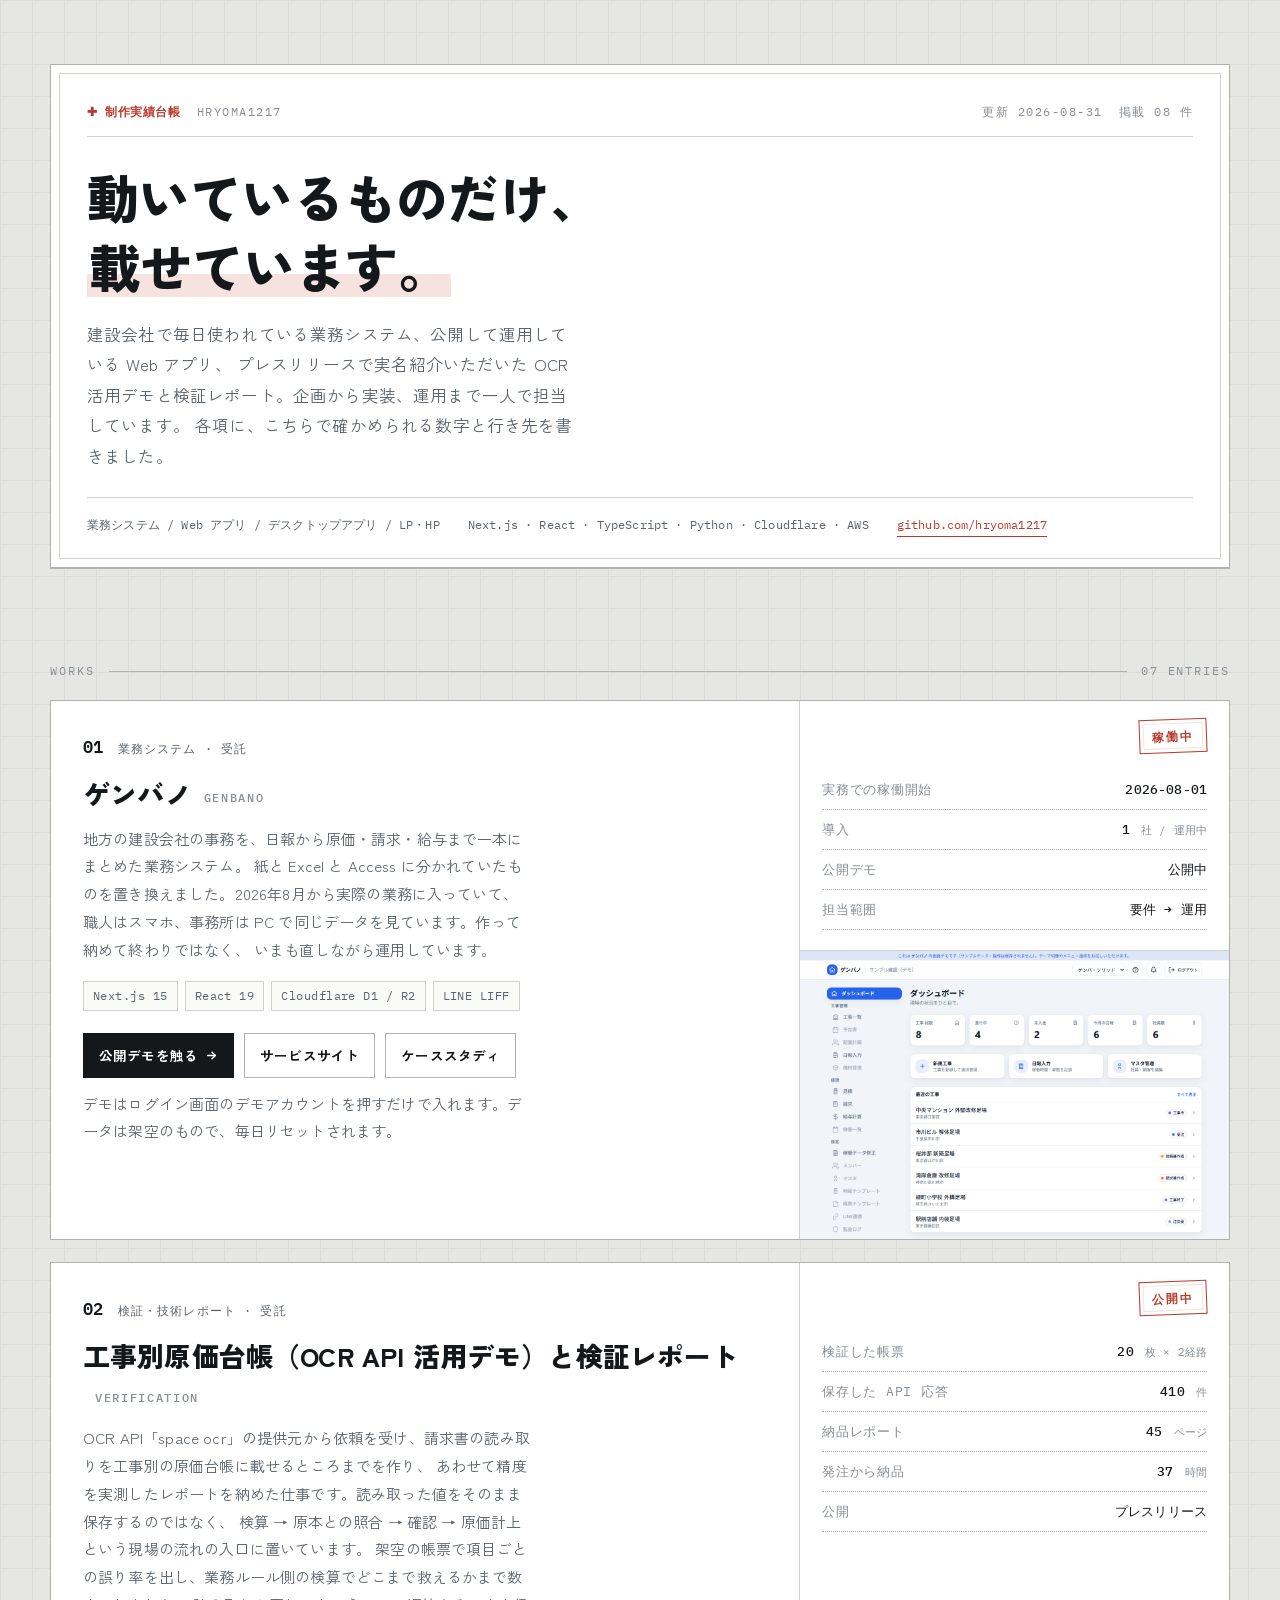
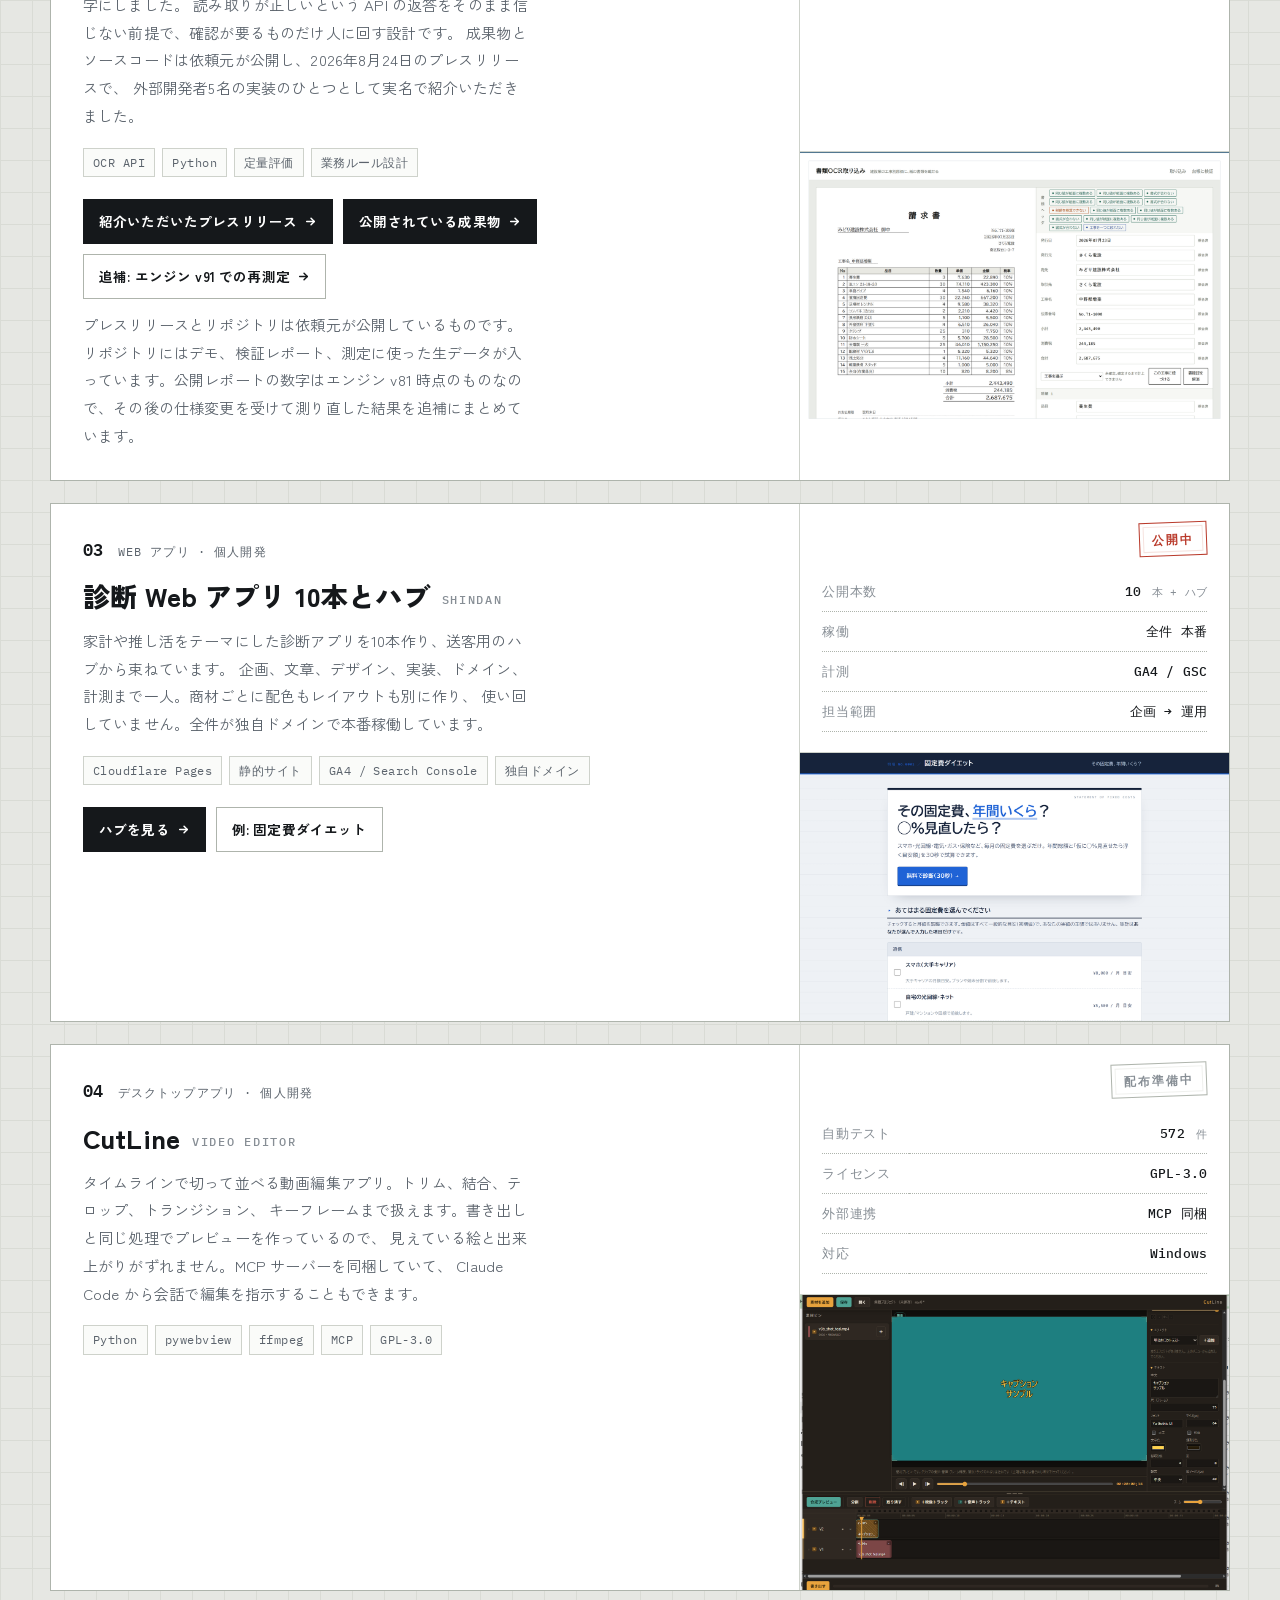
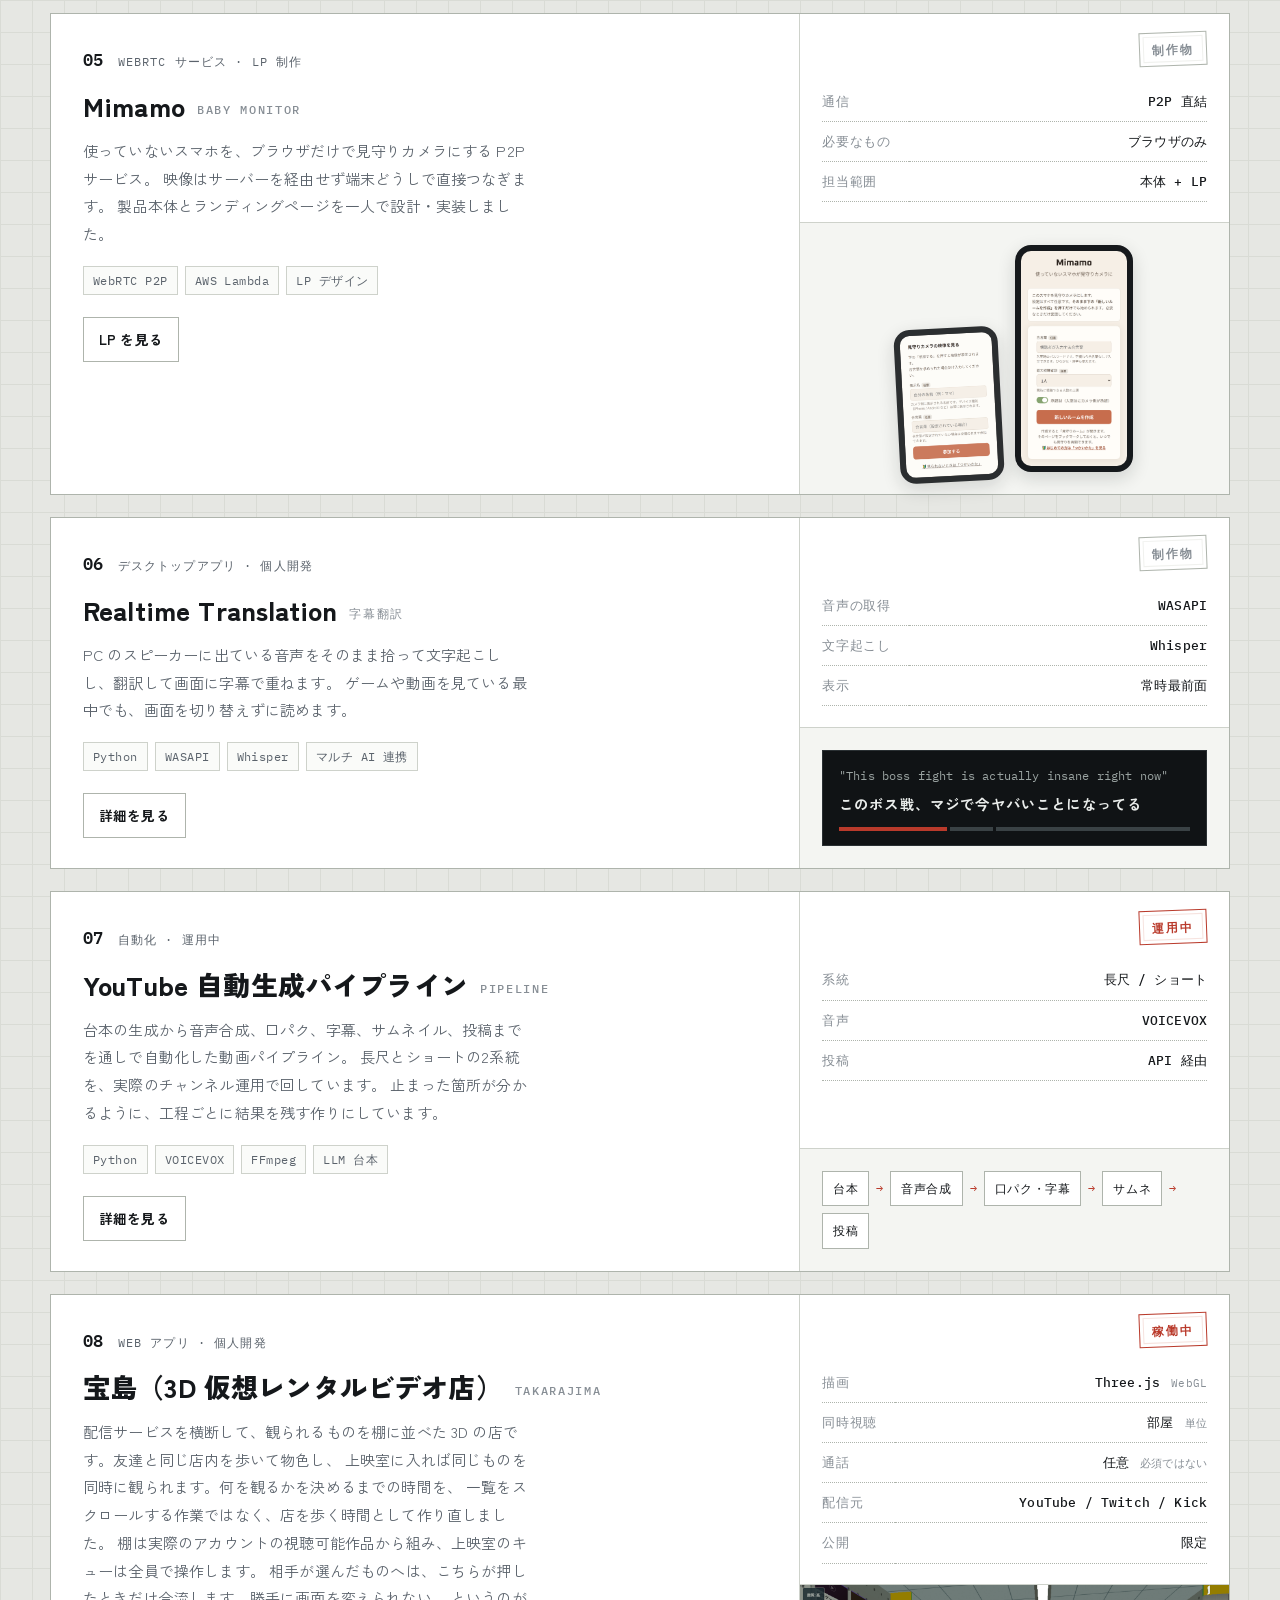
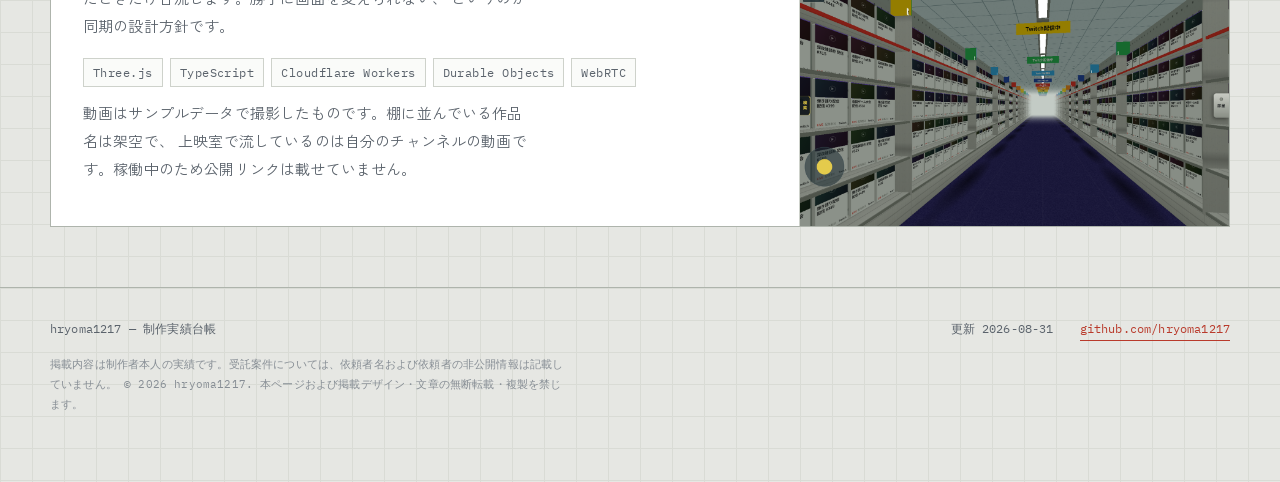
==== commit df74acd7: "実績台帳: 宝島を追加し、space ocr の追補を載せる 宝島（3D仮想レンタルビデオ店）を08件目として追加した。歩き回る体験は 静止画では伝わらないため、ローカルで録画した動画を置いている。 " ====
--- a/index.html
+++ b/index.html
@@ -215,6 +215,8 @@
 
 .shot{display:block;margin-top:auto;border-top:1px solid var(--rule);background:#f4f5f2}
 .shot img{width:100%}
+/* 動画で見せる項（宝島）。静止画だと歩き回る感じが伝わらない */
+.shot video{width:100%;height:auto;display:block}
 
 /* 図版を持たない項目の作図 */
 .figure{margin-top:auto;border-top:1px solid var(--rule);background:#f4f5f2;padding:22px}
@@ -274,8 +276,8 @@
         <span class="mark">✚ 制作実績台帳</span>
         <span>hryoma1217</span>
         <span class="sp"></span>
-        <span>更新 2026-08-24</span>
-        <span>掲載 07 件</span>
+        <span>更新 2026-08-31</span>
+        <span>掲載 08 件</span>
       </div>
 
       <h1>動いているものだけ、<br><span class="u">載せています。</span></h1>
@@ -366,8 +368,12 @@
             公開されている成果物
             <svg width="13" height="13" viewBox="0 0 24 24" fill="none" stroke="currentColor" stroke-width="2.8" stroke-linecap="round" stroke-linejoin="round"><path d="M5 12h14"/><path d="M13 6l6 6-6 6"/></svg>
           </a>
-        </div>
-        <p class="note">リンク先はいずれも依頼元が公開しているものです。リポジトリにはデモ、検証レポート、測定に使った生データが入っています。</p>
+          <a class="lnk ghost" href="space-ocr/index.html">
+            追補: エンジン v91 での再測定
+            <svg width="13" height="13" viewBox="0 0 24 24" fill="none" stroke="currentColor" stroke-width="2.8" stroke-linecap="round" stroke-linejoin="round"><path d="M5 12h14"/><path d="M13 6l6 6-6 6"/></svg>
+          </a>
+        </div>
+        <p class="note">プレスリリースとリポジトリは依頼元が公開しているものです。リポジトリにはデモ、検証レポート、測定に使った生データが入っています。公開レポートの数字はエンジン v81 時点のものなので、その後の仕様変更を受けて測り直した結果を追補にまとめています。</p>
       </div>
       <div class="side">
         <div class="stampbar"><span class="stamp">公開中</span></div>
@@ -562,6 +568,47 @@
       </div>
     </article>
 
+    <!-- 08 宝島 -->
+    <article class="entry">
+      <div class="pad">
+        <div class="rowhead"><span class="no">08</span><span class="kind">Web アプリ · 個人開発</span></div>
+        <h3>宝島（3D 仮想レンタルビデオ店）<span class="en">takarajima</span></h3>
+        <p>
+          配信サービスを横断して、観られるものを棚に並べた 3D の店です。友達と同じ店内を歩いて物色し、
+          上映室に入れば同じものを同時に観られます。何を観るかを決めるまでの時間を、
+          一覧をスクロールする作業ではなく、店を歩く時間として作り直しました。
+          棚は実際のアカウントの視聴可能作品から組み、上映室のキューは全員で操作します。
+          相手が選んだものへは、こちらが押したときだけ合流します。勝手に画面を変えられない、
+          というのが同期の設計方針です。
+        </p>
+        <ul class="chips">
+          <li>Three.js</li><li>TypeScript</li><li>Cloudflare Workers</li><li>Durable Objects</li><li>WebRTC</li>
+        </ul>
+        <p class="note">
+          動画はサンプルデータで撮影したものです。棚に並んでいる作品名は架空で、
+          上映室で流しているのは自分のチャンネルの動画です。稼働中のため公開リンクは載せていません。
+        </p>
+      </div>
+      <div class="side">
+        <div class="stampbar"><span class="stamp">稼働中</span></div>
+        <div class="facts">
+          <dl>
+            <dt>描画</dt><dd>Three.js <span class="unit">WebGL</span></dd>
+            <dt>同時視聴</dt><dd>部屋 <span class="unit">単位</span></dd>
+            <dt>通話</dt><dd>任意 <span class="unit">必須ではない</span></dd>
+            <dt>配信元</dt><dd>YouTube / Twitch / Kick</dd>
+            <dt>公開</dt><dd>限定</dd>
+          </dl>
+        </div>
+        <div class="shot">
+          <video src="assets/takarajima-demo.mp4" poster="assets/takarajima-aisle.png"
+                 autoplay muted loop playsinline width="1280" height="720"
+                 aria-label="店内の通路を歩いて棚を見たあと、上映室に入ってモニターに動画を映すまでの操作">
+          </video>
+        </div>
+      </div>
+    </article>
+
   </div>
 </main>
 
@@ -570,7 +617,7 @@
     <div class="row">
       <span>hryoma1217 — 制作実績台帳</span>
       <span class="sp"></span>
-      <span>更新 2026-08-24</span>
+      <span>更新 2026-08-31</span>
       <a href="https://github.com/hryoma1217" target="_blank" rel="noopener">github.com/hryoma1217</a>
     </div>
     <p class="fine">
